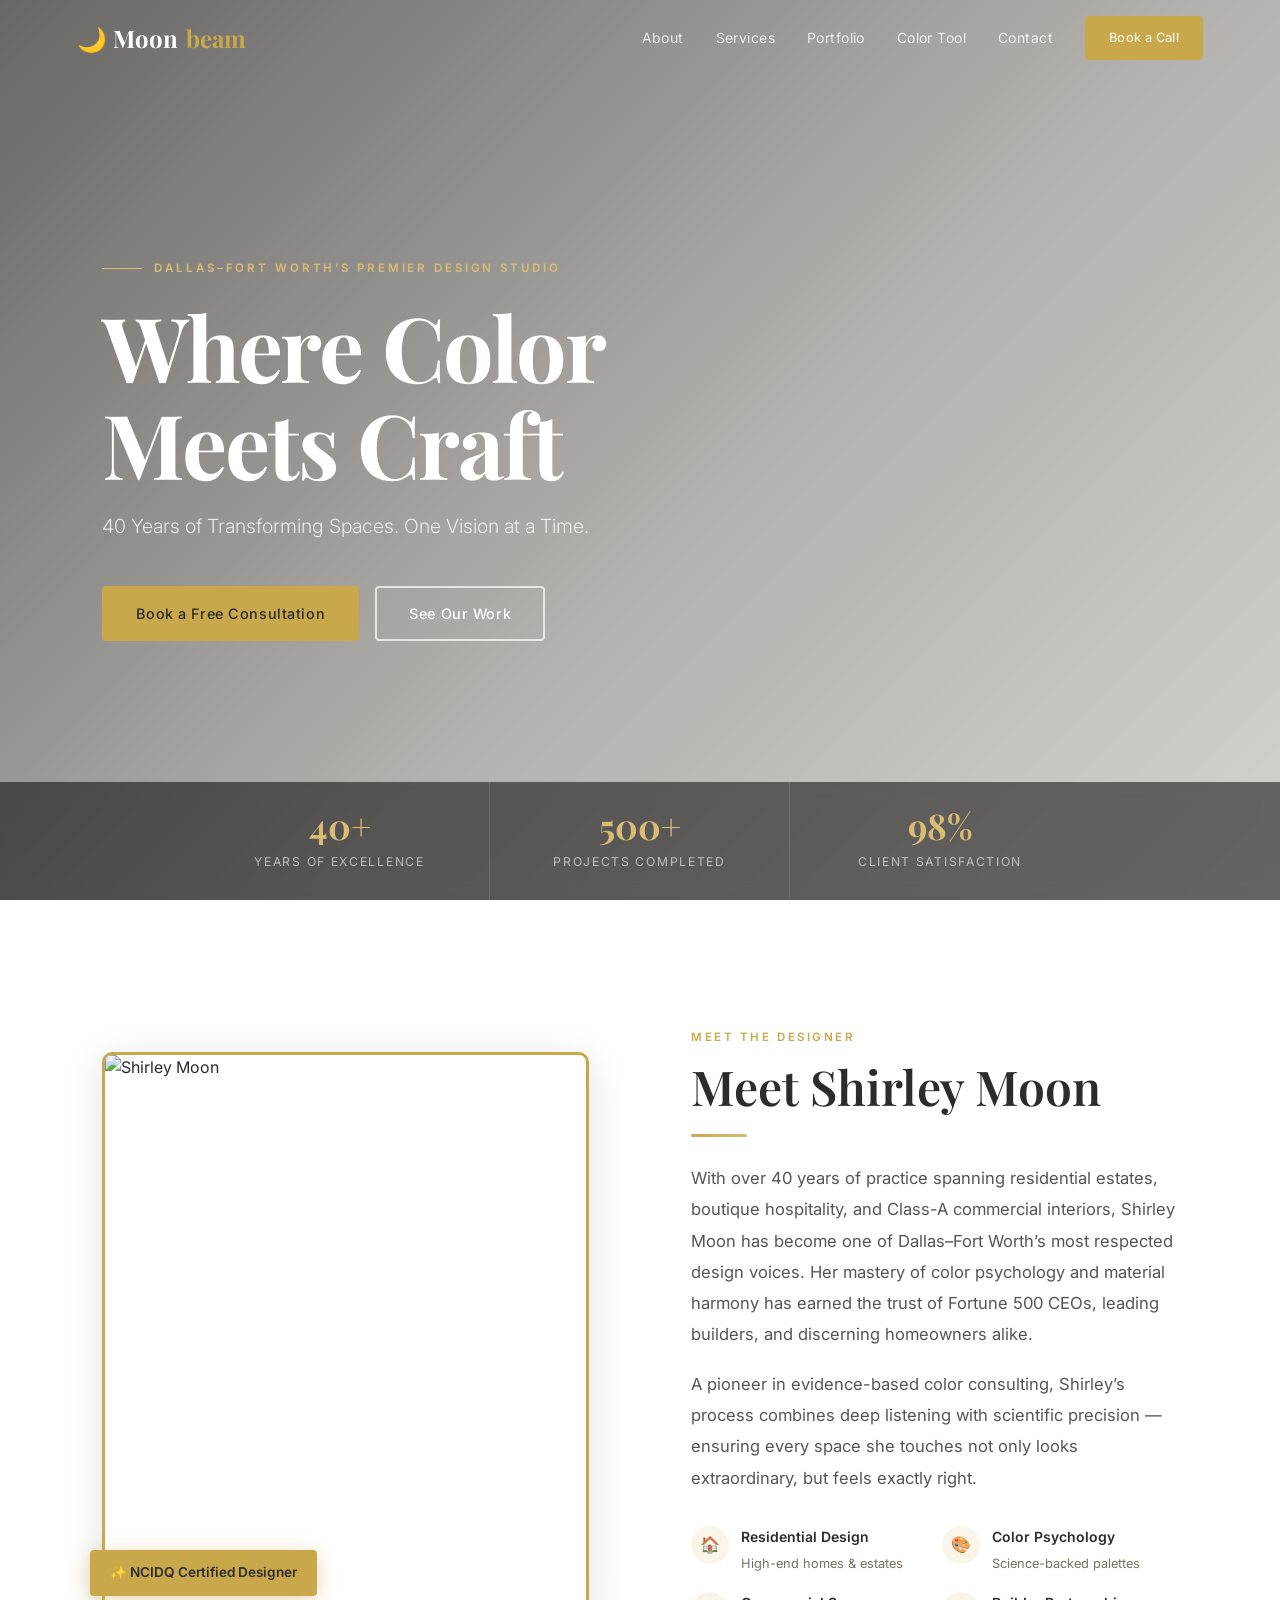
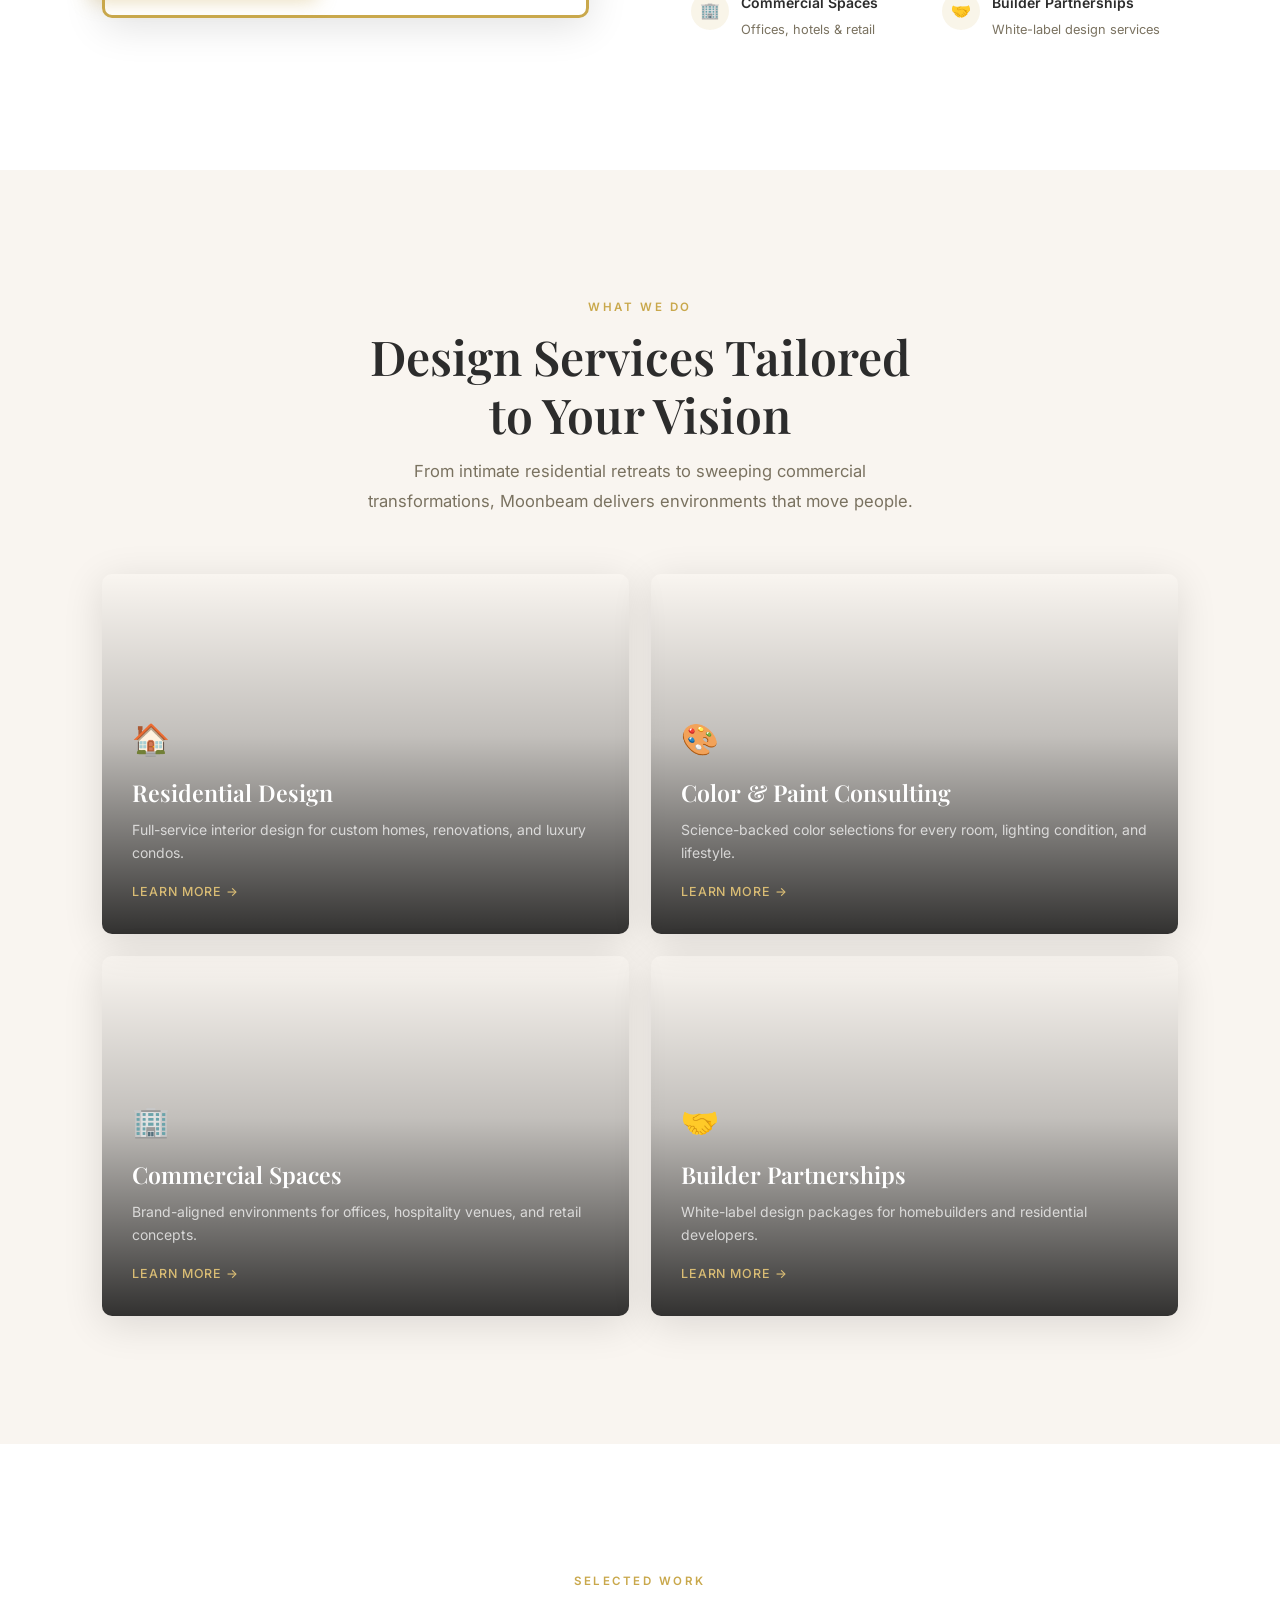
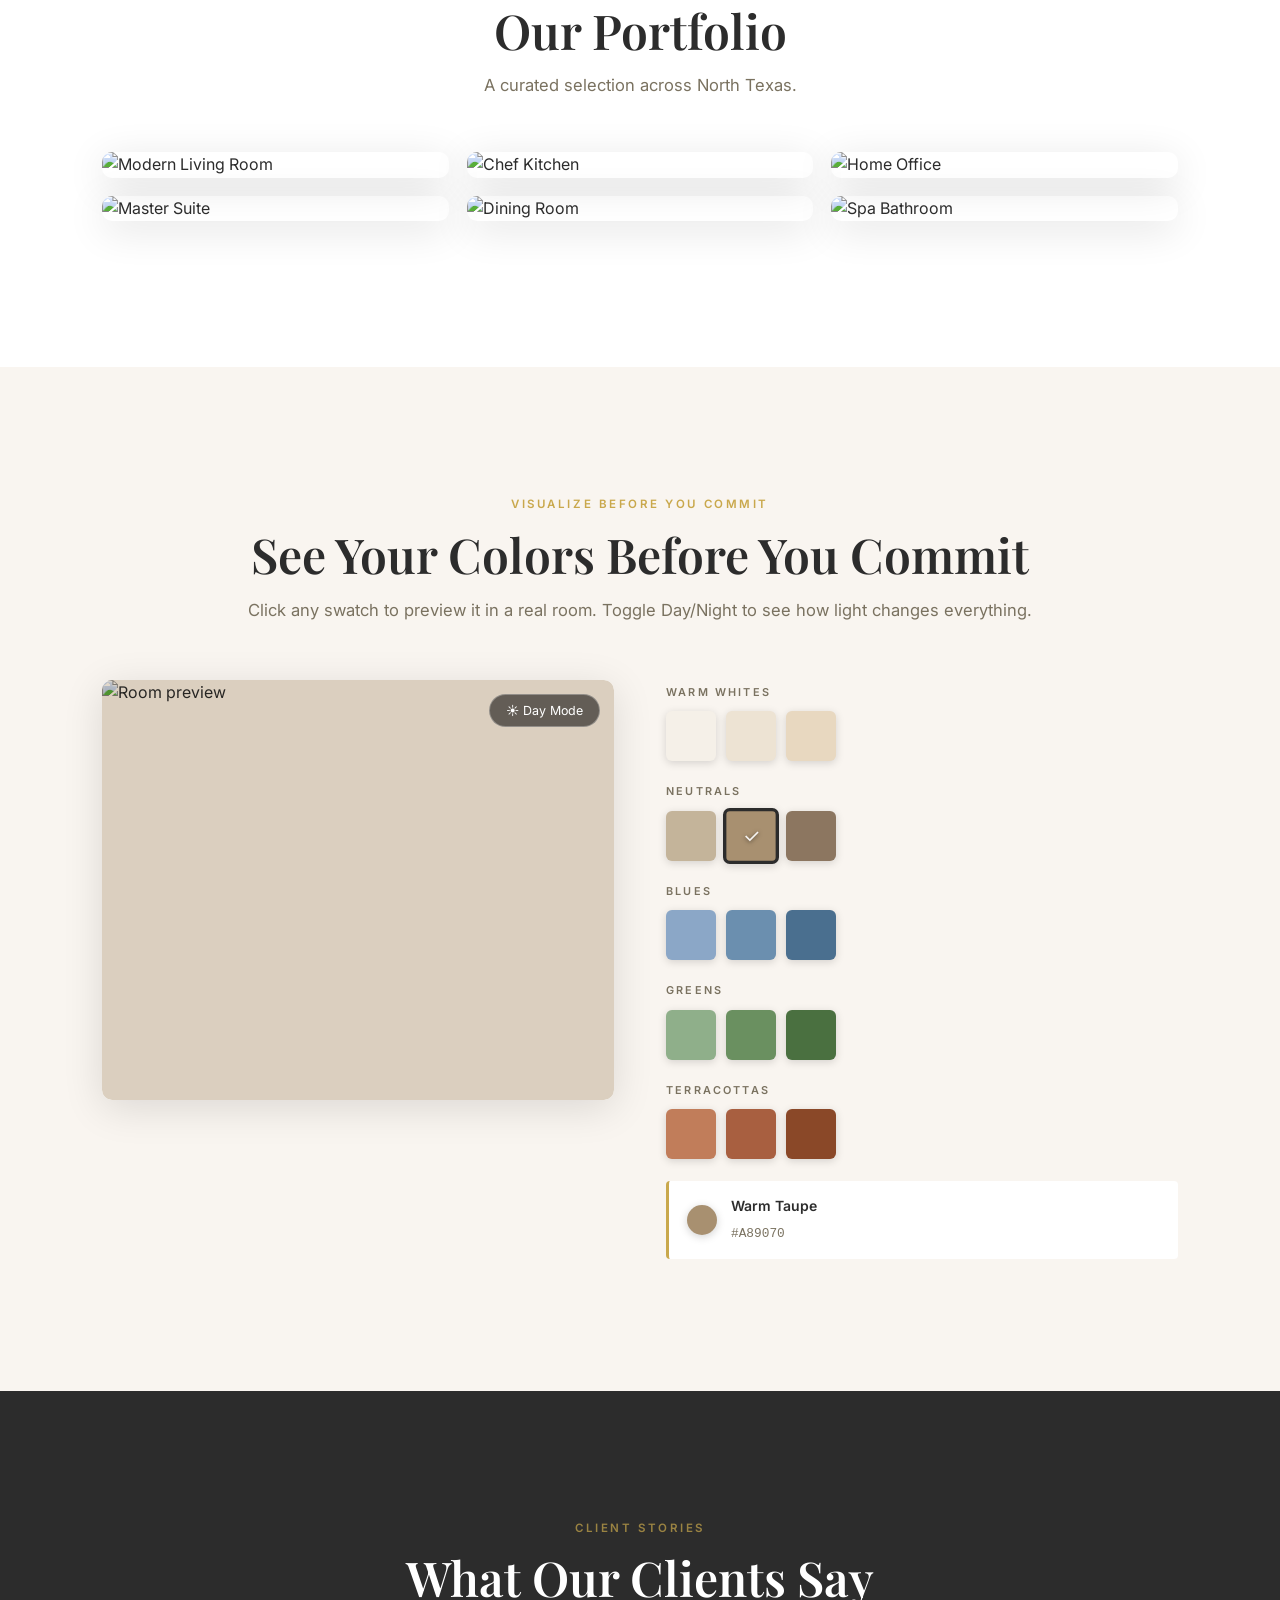
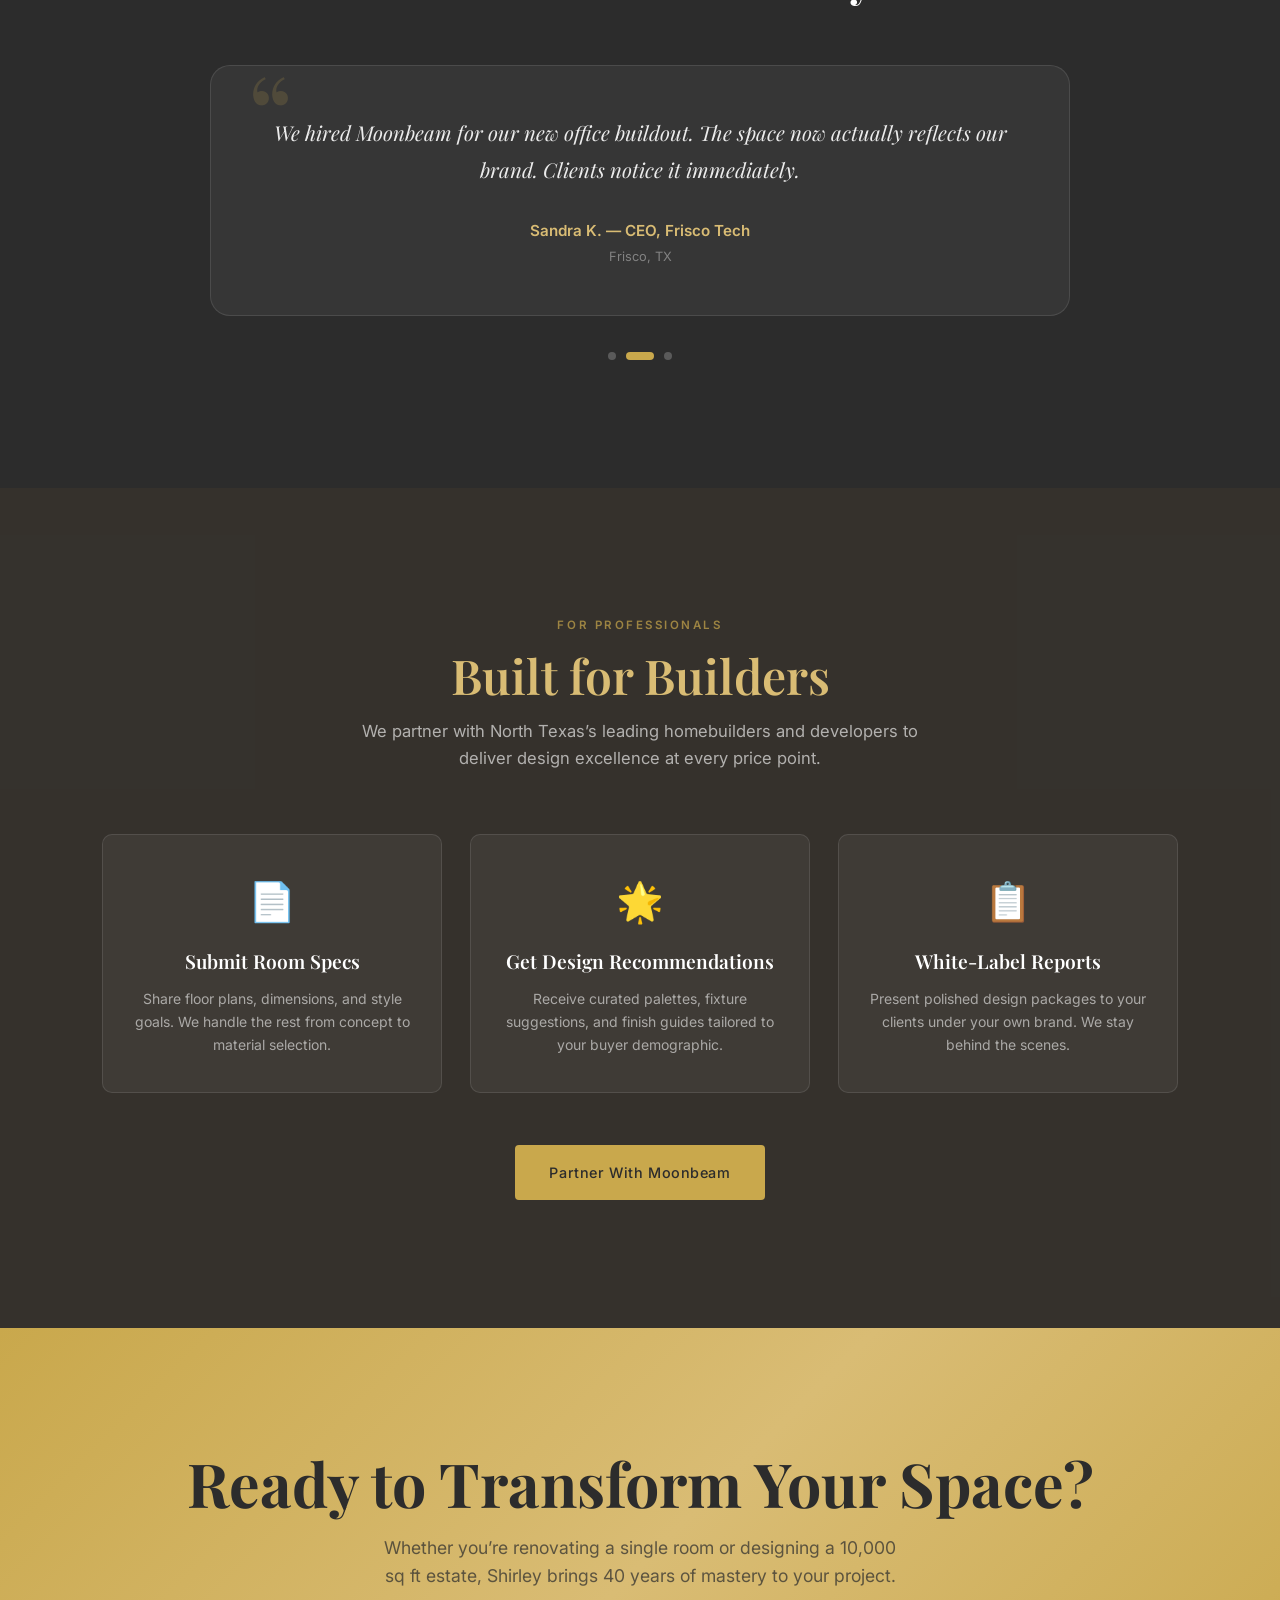
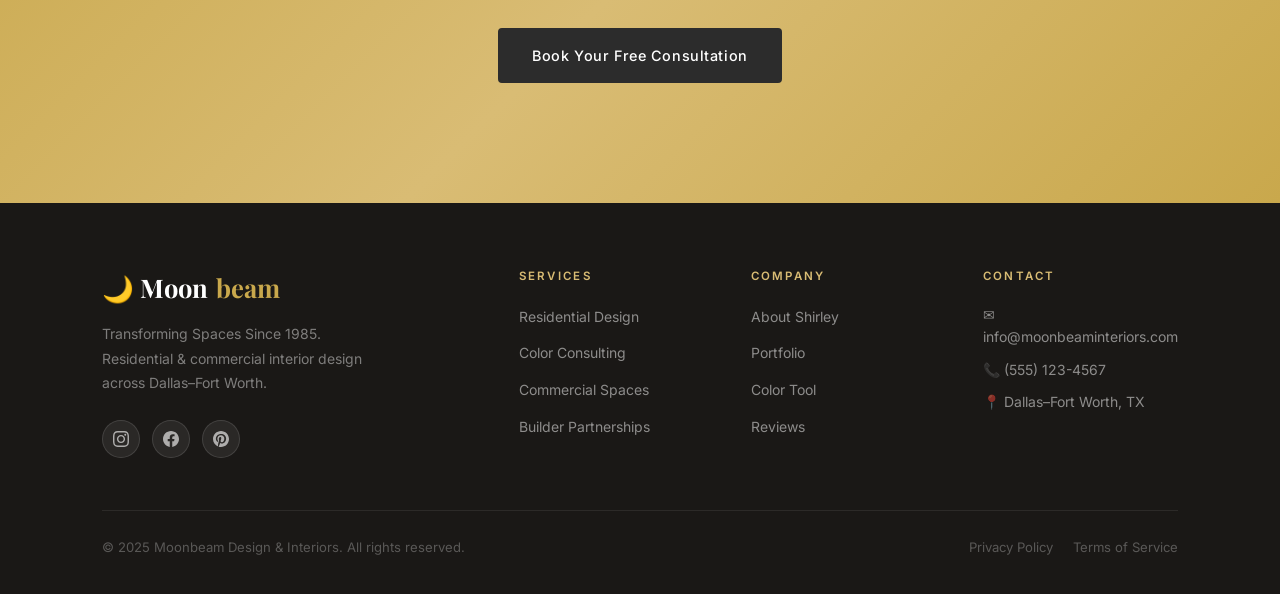
==== index.html @ 042b7991 "Initial commit: Moonbeam Interiors website mockup" ====
<!DOCTYPE html>
<html lang="en">
<head>
<meta charset="UTF-8">
<meta name="viewport" content="width=device-width,initial-scale=1.0">
<title>Moonbeam Design &amp; Interiors | Where Color Meets Craft</title>
<meta name="description" content="40 years transforming spaces. Expert interior design &amp; color consulting across Dallas-Fort Worth.">
<link rel="preconnect" href="https://fonts.googleapis.com">
<link rel="preconnect" href="https://fonts.gstatic.com" crossorigin>
<link href="https://fonts.googleapis.com/css2?family=Playfair+Display:ital,wght@0,400;0,600;0,700;1,400&family=Inter:wght@300;400;500;600&display=swap" rel="stylesheet">
<style>
*,*::before,*::after{box-sizing:border-box;margin:0;padding:0}
:root{
  --cream:#F9F5F0;--gold:#C9A84C;--gl:#D9BC74;--gd:#A8882A;
  --terra:#C17D5A;--ch:#2C2C2C;--w:#FFF;--mu:#7A7260;
  --pad:clamp(80px,10vw,140px);--r:10px;
  --T:.35s cubic-bezier(.25,.46,.45,.94);
  --sh:0 8px 40px rgba(0,0,0,.12);--sh2:0 22px 64px rgba(0,0,0,.22)
}
html{scroll-behavior:smooth}
body{font-family:'Inter',sans-serif;color:var(--ch);background:var(--cream);overflow-x:hidden;line-height:1.6}
img{display:block;max-width:100%}
a{text-decoration:none;color:inherit}
.btn{display:inline-flex;align-items:center;gap:8px;padding:14px 32px;border-radius:4px;font-family:'Inter',sans-serif;font-size:.9rem;font-weight:500;letter-spacing:.04em;cursor:pointer;border:2px solid transparent;transition:all var(--T);white-space:nowrap}
.bg{background:var(--gold);color:var(--ch);border-color:var(--gold)}
.bg:hover{background:var(--gd);border-color:var(--gd);transform:translateY(-2px);box-shadow:0 8px 24px rgba(201,168,76,.4)}
.bw{background:transparent;color:var(--w);border-color:rgba(255,255,255,.7)}
.bw:hover{background:rgba(255,255,255,.1);border-color:var(--w);transform:translateY(-2px)}
.bd{background:var(--ch);color:var(--w);border-color:var(--ch)}
.bd:hover{background:#111;border-color:#111;transform:translateY(-2px);box-shadow:0 8px 28px rgba(0,0,0,.3)}
/* ---- NAV ---- */
#nav{position:fixed;top:0;left:0;right:0;z-index:999;padding:0 6%;height:76px;display:flex;align-items:center;justify-content:space-between;transition:all .4s}
#nav.sc{background:rgba(28,25,20,.93);backdrop-filter:blur(18px);-webkit-backdrop-filter:blur(18px);box-shadow:0 2px 30px rgba(0,0,0,.25)}
.nlo{font-family:'Playfair Display',serif;font-size:1.5rem;font-weight:700;color:var(--w);display:flex;align-items:center;gap:8px}
.nlo .g{color:var(--gold)}
.nml{display:flex;align-items:center;gap:32px;list-style:none}
.nml a{color:rgba(255,255,255,.82);font-size:.875rem;letter-spacing:.03em;transition:color var(--T);position:relative}
.nml a::after{content:'';position:absolute;bottom:-4px;left:0;width:0;height:1px;background:var(--gold);transition:width var(--T)}
.nml a:hover{color:var(--w)}
.nml a:hover::after{width:100%}
.nct{padding:10px 22px!important;font-size:.8rem!important}
.hbg{display:none;flex-direction:column;gap:5px;cursor:pointer;background:none;border:none;padding:4px}
.hbg span{display:block;width:26px;height:2px;background:var(--w);border-radius:2px;transition:all .3s}
.hbg.op span:nth-child(1){transform:translateY(7px) rotate(45deg)}
.hbg.op span:nth-child(2){opacity:0}
.hbg.op span:nth-child(3){transform:translateY(-7px) rotate(-45deg)}
.mob{display:none;position:fixed;top:76px;left:0;right:0;background:rgba(24,21,16,.97);backdrop-filter:blur(20px);padding:28px 6% 48px;z-index:998;flex-direction:column}
.mob.sh{display:flex}
.mob a{color:rgba(255,255,255,.85);font-size:1.1rem;padding:16px 0;border-bottom:1px solid rgba(255,255,255,.08);display:block}
.mbc{border:none!important;margin-top:20px;justify-content:center}
/* ---- LABELS ---- */
.lbl{font-size:.72rem;font-weight:600;letter-spacing:.22em;text-transform:uppercase;color:var(--gold);margin-bottom:12px;display:block}
.sech{font-family:'Playfair Display',serif;font-weight:600;font-size:clamp(2rem,4vw,3rem);line-height:1.2}
.acl{width:56px;height:3px;background:linear-gradient(90deg,var(--gold),var(--gl));margin:18px 0 26px;border-radius:2px}
/* ---- HERO ---- */
#hero{position:relative;height:100vh;min-height:700px;display:flex;flex-direction:column;justify-content:center;align-items:flex-start;overflow:hidden}
.hbk{position:absolute;inset:0;background-image:url('https://images.unsplash.com/photo-1618221195710-dd6b41faaea6?w=1920&q=85');background-size:cover;background-position:center 30%;animation:zm 14s ease-out forwards}
@keyframes zm{from{transform:scale(1.05)}to{transform:scale(1)}}
.hov{position:absolute;inset:0;background:linear-gradient(135deg,rgba(0,0,0,.58) 0%,rgba(0,0,0,.28) 55%,rgba(0,0,0,.14) 100%)}
.hct{position:relative;z-index:2;padding:0 8%;max-width:820px;animation:up .9s ease .3s both}
@keyframes up{from{opacity:0;transform:translateY(28px)}to{opacity:1;transform:translateY(0)}}
.hey{font-size:.72rem;font-weight:600;letter-spacing:.25em;text-transform:uppercase;color:var(--gl);margin-bottom:20px;display:flex;align-items:center;gap:12px}
.hey::before{content:'';display:block;width:40px;height:1px;background:var(--gl)}
.hti{font-family:'Playfair Display',serif;font-size:clamp(3.2rem,7vw,6rem);font-weight:700;color:var(--w);line-height:1.08;letter-spacing:-.02em;margin-bottom:18px}
.hsu{font-size:clamp(1rem,2vw,1.22rem);color:rgba(255,255,255,.80);font-weight:300;margin-bottom:42px;max-width:520px;line-height:1.75}
.hbt{display:flex;gap:16px;flex-wrap:wrap}
.hst{position:absolute;bottom:0;left:0;right:0;z-index:2;background:rgba(0,0,0,.52);backdrop-filter:blur(8px);display:flex;justify-content:center}
.hsi{flex:1;max-width:300px;text-align:center;padding:26px 20px;border-right:1px solid rgba(255,255,255,.12);animation:up .9s ease .7s both}
.hsi:last-child{border-right:none}
.stn{font-family:'Playfair Display',serif;font-size:2.2rem;font-weight:700;color:var(--gl);display:block;line-height:1;margin-bottom:5px}
.stl{font-size:.76rem;color:rgba(255,255,255,.60);letter-spacing:.14em;text-transform:uppercase}
/* ---- ABOUT ---- */
#about{padding:var(--pad) 8%;background:var(--w)}
.agd{display:grid;grid-template-columns:1fr 1fr;gap:clamp(48px,8vw,110px);align-items:center;max-width:1200px;margin:0 auto}
.aiw{position:relative}
.aif{border-radius:var(--r);overflow:hidden;border:3px solid var(--gold);box-shadow:var(--sh)}
.aif img{width:100%;height:560px;object-fit:cover;object-position:top center;transition:transform .6s}
.aif:hover img{transform:scale(1.03)}
.abg{position:absolute;bottom:22px;left:-12px;background:var(--gold);color:var(--ch);padding:12px 20px;border-radius:4px;font-weight:600;font-size:.85rem;box-shadow:0 4px 20px rgba(201,168,76,.42);white-space:nowrap}
.atz{font-size:1.04rem;color:#555;line-height:1.88;margin-bottom:18px}
.ahi{display:grid;grid-template-columns:1fr 1fr;gap:16px;margin-top:32px}
.hit{display:flex;align-items:flex-start;gap:12px}
.hic{width:38px;height:38px;background:rgba(201,168,76,.12);border-radius:50%;display:flex;align-items:center;justify-content:center;font-size:1rem;flex-shrink:0}
.htx strong{display:block;font-size:.875rem;font-weight:600;margin-bottom:2px}
.htx span{font-size:.8rem;color:var(--mu)}
/* ---- SERVICES ---- */
#services{padding:var(--pad) 8%;background:var(--cream)}
.sin{text-align:center;max-width:580px;margin:0 auto 58px}
.sin p{color:var(--mu);font-size:1.04rem;margin-top:14px;line-height:1.75}
.sgd{display:grid;grid-template-columns:1fr 1fr;gap:22px;max-width:1100px;margin:0 auto}
.svc{position:relative;border-radius:var(--r);overflow:hidden;height:360px;cursor:pointer;box-shadow:var(--sh);transition:transform var(--T),box-shadow var(--T)}
.svc:hover{transform:translateY(-8px) scale(1.01);box-shadow:var(--sh2)}
.svb{position:absolute;inset:0;background-size:cover;background-position:center;transition:transform .6s}
.svc:hover .svb{transform:scale(1.07)}
.svo{position:absolute;inset:0;background:linear-gradient(to top,rgba(0,0,0,.80) 0%,rgba(0,0,0,.22) 55%,rgba(0,0,0,0) 100%)}
.svt{position:absolute;bottom:0;left:0;right:0;padding:30px;color:var(--w)}
.svi{font-size:1.9rem;margin-bottom:10px;display:block}
.svh{font-family:'Playfair Display',serif;font-size:1.45rem;font-weight:600;margin-bottom:8px}
.svd{font-size:.875rem;color:rgba(255,255,255,.72);margin-bottom:14px;line-height:1.6}
.svl{font-size:.78rem;color:var(--gl);font-weight:500;letter-spacing:.07em;text-transform:uppercase;display:inline-flex;align-items:center;gap:6px;transition:gap var(--T)}
.svc:hover .svl{gap:10px}
/* ---- PORTFOLIO ---- */
#portfolio{padding:var(--pad) 8%;background:var(--w)}
.pth{text-align:center;margin-bottom:54px}
.ptg{columns:3;column-gap:18px;max-width:1200px;margin:0 auto}
.pti{break-inside:avoid;margin-bottom:18px;position:relative;border-radius:var(--r);overflow:hidden;cursor:pointer;box-shadow:var(--sh)}
.pti img{width:100%;display:block;transition:transform .6s}
.pti:hover img{transform:scale(1.06)}
.pto{position:absolute;inset:0;background:linear-gradient(to top,rgba(20,18,14,.86) 0%,rgba(0,0,0,0) 55%);opacity:0;transition:opacity var(--T);display:flex;align-items:flex-end;padding:24px}
.pti:hover .pto{opacity:1}
.ptl{font-family:'Playfair Display',serif;font-size:.98rem;font-style:italic;color:var(--gl);transform:translateY(8px);transition:transform var(--T)}
.pti:hover .ptl{transform:translateY(0)}
/* ---- COLOR TOOL ---- */
#color-tool{padding:var(--pad) 8%;background:var(--cream)}
.cti{max-width:1100px;margin:0 auto}
.cth{text-align:center;margin-bottom:56px}
.cth p{color:var(--mu);margin-top:14px;font-size:1.04rem}
.ctg{display:grid;grid-template-columns:1fr 1fr;gap:52px;align-items:start}
.ctp{position:relative;border-radius:var(--r);overflow:hidden;box-shadow:var(--sh)}
.ctim{width:100%;height:420px;object-fit:cover;display:block;transition:filter .4s}
.ctim.ni{filter:brightness(.42)}
.cov{position:absolute;inset:0;mix-blend-mode:multiply;opacity:.52;transition:background-color .35s;pointer-events:none;background:#C4B49A}
.ctog{position:absolute;top:14px;right:14px;background:rgba(0,0,0,.55);color:var(--w);border:1px solid rgba(255,255,255,.3);padding:8px 16px;border-radius:30px;font-size:.78rem;cursor:pointer;font-family:'Inter',sans-serif;transition:background .3s;display:flex;align-items:center;gap:6px}
.ctog:hover{background:rgba(0,0,0,.78)}
.pal{padding:4px 0}
.pl{font-size:.68rem;font-weight:600;letter-spacing:.2em;text-transform:uppercase;color:var(--mu);margin-bottom:10px;margin-top:22px;display:block}
.pl:first-child{margin-top:0}
.sr{display:flex;gap:10px;flex-wrap:wrap;margin-bottom:2px}
.sw{width:50px;height:50px;border-radius:6px;cursor:pointer;border:3px solid transparent;transition:all .25s;box-shadow:0 2px 8px rgba(0,0,0,.15);position:relative}
.sw:hover{transform:scale(1.15);box-shadow:0 6px 20px rgba(0,0,0,.28)}
.sw.on{border-color:var(--ch);transform:scale(1.12)}
.sw.on::after{content:"✓";position:absolute;inset:0;display:flex;align-items:center;justify-content:center;color:rgba(255,255,255,.92);font-size:1.1rem;text-shadow:0 1px 4px rgba(0,0,0,.55)}
.csel{margin-top:22px;padding:14px 18px;background:var(--w);border-radius:4px;border-left:3px solid var(--gold);display:flex;align-items:center;gap:14px}
.cdot{width:30px;height:30px;border-radius:50%;flex-shrink:0;box-shadow:0 2px 8px rgba(0,0,0,.18)}
.cnm{font-size:.875rem;font-weight:600;margin-bottom:2px;display:block}
.chx{font-family:monospace;color:var(--mu);font-size:.8rem}
/* ---- TESTIMONIALS ---- */
#testimonials{padding:var(--pad) 8%;background:var(--ch)}
.thr{text-align:center;margin-bottom:58px}
.thr .lbl{opacity:.7}
.thr .sech{color:var(--w)}
.ttw{overflow:hidden;max-width:860px;margin:0 auto}
.ttr{display:flex;transition:transform .6s cubic-bezier(.25,.46,.45,.94)}
.tcd{flex:0 0 100%;padding:48px 52px;background:rgba(255,255,255,.05);border:1px solid rgba(255,255,255,.1);border-radius:20px;text-align:center;position:relative}
.tqm{font-family:'Playfair Display',serif;font-size:7rem;color:var(--gold);opacity:.18;position:absolute;top:-10px;left:36px;line-height:1;pointer-events:none}
.ttx{font-family:'Playfair Display',serif;font-size:clamp(1.05rem,2vw,1.28rem);font-style:italic;color:rgba(255,255,255,.9);line-height:1.82;margin-bottom:30px;position:relative;z-index:1}
.tau{font-weight:600;color:var(--gl);font-size:.95rem}
.tlc{font-size:.8rem;color:rgba(255,255,255,.38);margin-top:4px}
.tds{display:flex;justify-content:center;gap:10px;margin-top:36px}
.tdt{width:8px;height:8px;border-radius:50%;background:rgba(255,255,255,.22);cursor:pointer;transition:all .3s}
.tdt.on{width:28px;border-radius:4px;background:var(--gold)}
/* ---- BUILDERS ---- */
#builders{position:relative;padding:var(--pad) 8%;overflow:hidden}
.bbi{position:absolute;inset:0;background-image:url('https://images.unsplash.com/photo-1503387762-592deb58ef4e?w=1600&q=75');background-size:cover;background-position:center}
.bov{position:absolute;inset:0;background:rgba(16,13,8,.84)}
.bin{position:relative;z-index:2;max-width:1100px;margin:0 auto}
.btp{text-align:center;margin-bottom:62px}
.btp .sech{color:var(--gl)}
.btp p{color:rgba(255,255,255,.62);margin-top:14px;font-size:1.04rem;max-width:560px;margin-left:auto;margin-right:auto}
.bcl{display:grid;grid-template-columns:repeat(3,1fr);gap:28px;margin-bottom:52px}
.bco{text-align:center;padding:36px 22px;background:rgba(255,255,255,.05);border:1px solid rgba(255,255,255,.1);border-radius:var(--r);transition:all var(--T)}
.bco:hover{background:rgba(201,168,76,.08);border-color:rgba(201,168,76,.3);transform:translateY(-4px)}
.bic{font-size:2.4rem;margin-bottom:14px}
.bco h3{font-family:'Playfair Display',serif;font-size:1.2rem;font-weight:600;color:var(--w);margin-bottom:10px}
.bco p{font-size:.875rem;color:rgba(255,255,255,.56);line-height:1.65}
.bca{text-align:center}
/* ---- CTA ---- */
#book-cta{padding:clamp(80px,10vw,120px) 8%;background:linear-gradient(135deg,#C9A84C 0%,#D9BC74 50%,#C9A84C 100%);text-align:center}
.bkh{font-family:'Playfair Display',serif;font-size:clamp(2.2rem,5vw,3.8rem);font-weight:700;color:var(--ch);margin-bottom:16px;line-height:1.15}
.bks{color:rgba(44,44,44,.72);font-size:1.1rem;margin-bottom:38px;max-width:520px;margin-left:auto;margin-right:auto}
/* ---- FOOTER ---- */
footer{background:#1A1816;padding:64px 8% 36px}
.fgd{display:grid;grid-template-columns:2fr 1fr 1fr 1fr;gap:48px;margin-bottom:52px;max-width:1200px;margin-left:auto;margin-right:auto}
.flo{font-family:'Playfair Display',serif;font-size:1.6rem;font-weight:700;color:var(--w);display:flex;align-items:center;gap:8px;margin-bottom:14px}
.flo .g{color:var(--gold)}
.ftg{font-size:.875rem;color:rgba(255,255,255,.44);line-height:1.75;max-width:260px;margin-bottom:24px}
.fsc{display:flex;gap:12px}
.sic{width:38px;height:38px;border-radius:50%;background:rgba(255,255,255,.07);border:1px solid rgba(255,255,255,.12);display:flex;align-items:center;justify-content:center;transition:all .3s}
.sic:hover{background:rgba(201,168,76,.2);border-color:var(--gold)}
.sic svg{width:16px;height:16px;fill:rgba(255,255,255,.62)}
.fcl h4{color:var(--gl);font-size:.72rem;font-weight:600;letter-spacing:.2em;text-transform:uppercase;margin-bottom:18px}
.fcl ul{list-style:none;display:flex;flex-direction:column;gap:11px}
.fcl ul li a{color:rgba(255,255,255,.5);font-size:.875rem;transition:color .3s}
.fcl ul li a:hover{color:var(--w)}
.fct{color:rgba(255,255,255,.5);font-size:.875rem;margin-bottom:10px;display:flex;align-items:center;gap:8px}
.fbo{border-top:1px solid rgba(255,255,255,.08);padding-top:26px;display:flex;justify-content:space-between;align-items:center;max-width:1200px;margin:28px auto 0}
.fcp{font-size:.82rem;color:rgba(255,255,255,.28)}
.flg{display:flex;gap:20px}
.flg a{font-size:.82rem;color:rgba(255,255,255,.28);transition:color .3s}
.flg a:hover{color:rgba(255,255,255,.6)}
@media(max-width:1024px){.ptg{columns:2}.fgd{grid-template-columns:1fr 1fr}}
@media(max-width:768px){
  .nml,.nct{display:none}.hbg{display:flex}
  .agd,.ctg,.sgd{grid-template-columns:1fr}
  .aif img{height:380px}.abg{left:0}
  .bcl{grid-template-columns:1fr}.ptg{columns:1}
  .fgd{grid-template-columns:1fr;gap:32px}
  .fbo{flex-direction:column;gap:14px;text-align:center}
  .tcd{padding:36px 28px}.hst{position:relative;bottom:auto}
}
@media(max-width:480px){.hbt{flex-direction:column;align-items:flex-start}.ahi{grid-template-columns:1fr}}
</style>
</head>
<body>

<!-- NAV -->
<nav id="nav">
  <a href="#" class="nlo">&#x1F319;&nbsp;Moon<span class="g">beam</span></a>
  <ul class="nml">
    <li><a href="#about">About</a></li>
    <li><a href="#services">Services</a></li>
    <li><a href="#portfolio">Portfolio</a></li>
    <li><a href="#color-tool">Color Tool</a></li>
    <li><a href="#book-cta">Contact</a></li>
    <li><a href="https://calendly.com/marvellouschuyuoh-zenphry/zenphry-clarity-call" target="_blank" class="btn bg nct">Book a Call</a></li>
  </ul>
  <button class="hbg" id="burger" aria-label="Toggle menu"><span></span><span></span><span></span></button>
</nav>
<div class="mob" id="mobNav">
  <a href="#about" onclick="cMob()">About</a>
  <a href="#services" onclick="cMob()">Services</a>
  <a href="#portfolio" onclick="cMob()">Portfolio</a>
  <a href="#color-tool" onclick="cMob()">Color Tool</a>
  <a href="#book-cta" onclick="cMob()">Contact</a>
  <a href="https://calendly.com/marvellouschuyuoh-zenphry/zenphry-clarity-call" target="_blank" class="btn bg mbc">Book a Call</a>
</div>

<!-- HERO -->
<section id="hero">
  <div class="hbk"></div>
  <div class="hov"></div>
  <div class="hct">
    <p class="hey">Dallas&#8211;Fort Worth&#8217;s Premier Design Studio</p>
    <h1 class="hti">Where Color<br>Meets Craft</h1>
    <p class="hsu">40 Years of Transforming Spaces. One Vision at a Time.</p>
    <div class="hbt">
      <a href="https://calendly.com/marvellouschuyuoh-zenphry/zenphry-clarity-call" target="_blank" class="btn bg">Book a Free Consultation</a>
      <a href="#portfolio" class="btn bw">See Our Work</a>
    </div>
  </div>
  <div class="hst">
    <div class="hsi"><span class="stn">40+</span><span class="stl">Years of Excellence</span></div>
    <div class="hsi"><span class="stn">500+</span><span class="stl">Projects Completed</span></div>
    <div class="hsi"><span class="stn">98%</span><span class="stl">Client Satisfaction</span></div>
  </div>
</section>

<!-- ABOUT -->
<section id="about">
  <div class="agd">
    <div class="aiw">
      <div class="aif">
        <img src="https://images.unsplash.com/photo-1573496359142-b8d87734a5a2?w=600&q=85" alt="Shirley Moon" loading="lazy">
      </div>
      <div class="abg">&#10024; NCIDQ Certified Designer</div>
    </div>
    <div>
      <span class="lbl">Meet the Designer</span>
      <h2 class="sech">Meet Shirley Moon</h2>
      <div class="acl"></div>
      <p class="atz">With over 40 years of practice spanning residential estates, boutique hospitality, and Class-A commercial interiors, Shirley Moon has become one of Dallas&#8211;Fort Worth&#8217;s most respected design voices. Her mastery of color psychology and material harmony has earned the trust of Fortune 500 CEOs, leading builders, and discerning homeowners alike.</p>
      <p class="atz">A pioneer in evidence-based color consulting, Shirley&#8217;s process combines deep listening with scientific precision &#8212; ensuring every space she touches not only looks extraordinary, but feels exactly right.</p>
      <div class="ahi">
        <div class="hit"><div class="hic">&#127968;</div><div class="htx"><strong>Residential Design</strong><span>High-end homes &amp; estates</span></div></div>
        <div class="hit"><div class="hic">&#127912;</div><div class="htx"><strong>Color Psychology</strong><span>Science-backed palettes</span></div></div>
        <div class="hit"><div class="hic">&#127970;</div><div class="htx"><strong>Commercial Spaces</strong><span>Offices, hotels &amp; retail</span></div></div>
        <div class="hit"><div class="hic">&#129309;</div><div class="htx"><strong>Builder Partnerships</strong><span>White-label design services</span></div></div>
      </div>
    </div>
  </div>
</section>

<!-- SERVICES -->
<section id="services">
  <div class="sin">
    <span class="lbl">What We Do</span>
    <h2 class="sech">Design Services Tailored to Your Vision</h2>
    <p>From intimate residential retreats to sweeping commercial transformations, Moonbeam delivers environments that move people.</p>
  </div>
  <div class="sgd">
    <div class="svc"><div class="svb" style="background-image:url('https://images.unsplash.com/photo-1616486338812-3dadae4b4ace?w=900&q=85')"></div><div class="svo"></div><div class="svt"><span class="svi">&#127968;</span><h3 class="svh">Residential Design</h3><p class="svd">Full-service interior design for custom homes, renovations, and luxury condos.</p><span class="svl">Learn More &#8594;</span></div></div>
    <div class="svc"><div class="svb" style="background-image:url('https://images.unsplash.com/photo-1600210492486-724fe5c67fb0?w=900&q=85')"></div><div class="svo"></div><div class="svt"><span class="svi">&#127912;</span><h3 class="svh">Color &amp; Paint Consulting</h3><p class="svd">Science-backed color selections for every room, lighting condition, and lifestyle.</p><span class="svl">Learn More &#8594;</span></div></div>
    <div class="svc"><div class="svb" style="background-image:url('https://images.unsplash.com/photo-1556909114-f6e7ad7d3136?w=900&q=85')"></div><div class="svo"></div><div class="svt"><span class="svi">&#127970;</span><h3 class="svh">Commercial Spaces</h3><p class="svd">Brand-aligned environments for offices, hospitality venues, and retail concepts.</p><span class="svl">Learn More &#8594;</span></div></div>
    <div class="svc"><div class="svb" style="background-image:url('https://images.unsplash.com/photo-1600585154340-be6161a56a0c?w=900&q=85')"></div><div class="svo"></div><div class="svt"><span class="svi">&#129309;</span><h3 class="svh">Builder Partnerships</h3><p class="svd">White-label design packages for homebuilders and residential developers.</p><span class="svl">Learn More &#8594;</span></div></div>
  </div>
</section>

<!-- PORTFOLIO -->
<section id="portfolio">
  <div class="pth">
    <span class="lbl">Selected Work</span>
    <h2 class="sech">Our Portfolio</h2>
    <p style="color:var(--mu);margin-top:12px;font-size:1.04rem">A curated selection across North Texas.</p>
  </div>
  <div class="ptg">
    <div class="pti"><img src="https://images.unsplash.com/photo-1616486338812-3dadae4b4ace?w=900&q=85" alt="Modern Living Room" loading="lazy"><div class="pto"><span class="ptl">Modern Living Room &middot; Dallas TX</span></div></div>
    <div class="pti"><img src="https://images.unsplash.com/photo-1600210492486-724fe5c67fb0?w=900&q=85" alt="Master Suite" loading="lazy"><div class="pto"><span class="ptl">Master Suite Retreat &middot; Frisco TX</span></div></div>
    <div class="pti"><img src="https://images.unsplash.com/photo-1556909114-f6e7ad7d3136?w=900&q=85" alt="Chef Kitchen" loading="lazy"><div class="pto"><span class="ptl">Chef&#8217;s Kitchen &middot; Plano TX</span></div></div>
    <div class="pti"><img src="https://images.unsplash.com/photo-1600585154340-be6161a56a0c?w=900&q=85" alt="Dining Room" loading="lazy"><div class="pto"><span class="ptl">Dining Room Elegance &middot; McKinney TX</span></div></div>
    <div class="pti"><img src="https://images.unsplash.com/photo-1507089947368-19c1da9775ae?w=900&q=85" alt="Home Office" loading="lazy"><div class="pto"><span class="ptl">Executive Home Office &middot; Allen TX</span></div></div>
    <div class="pti"><img src="https://images.unsplash.com/photo-1560448204-e02f11c3d0e2?w=900&q=85" alt="Spa Bathroom" loading="lazy"><div class="pto"><span class="ptl">Spa Bathroom &middot; Prosper TX</span></div></div>
  </div>
</section>

<!-- COLOR TOOL -->
<section id="color-tool">
  <div class="cti">
    <div class="cth">
      <span class="lbl">Visualize Before You Commit</span>
      <h2 class="sech">See Your Colors Before You Commit</h2>
      <p>Click any swatch to preview it in a real room. Toggle Day/Night to see how light changes everything.</p>
    </div>
    <div class="ctg">
      <div class="ctp">
        <img class="ctim" id="roomImg" src="https://images.unsplash.com/photo-1554995207-c18c203602cb?w=800&q=85" alt="Room preview">
        <div class="cov" id="colorOverlay"></div>
        <button class="ctog" id="dayNightBtn" onclick="toggleDayNight()">&#9728;&#65039; Day Mode</button>
      </div>
      <div class="pal">
        <span class="pl">Warm Whites</span>
        <div class="sr">
          <div class="sw" style="background:#F5F0E8" data-name="Ivory Linen" onclick="pickColor(this)"></div>
          <div class="sw" style="background:#EDE3D3" data-name="Warm Sand" onclick="pickColor(this)"></div>
          <div class="sw" style="background:#E8D8C0" data-name="Antique Cream" onclick="pickColor(this)"></div>
        </div>
        <span class="pl">Neutrals</span>
        <div class="sr">
          <div class="sw" style="background:#C4B49A" data-name="Driftwood" onclick="pickColor(this)"></div>
          <div class="sw on" style="background:#A89070" data-name="Warm Taupe" onclick="pickColor(this)"></div>
          <div class="sw" style="background:#8C7660" data-name="Umber" onclick="pickColor(this)"></div>
        </div>
        <span class="pl">Blues</span>
        <div class="sr">
          <div class="sw" style="background:#8BA7C7" data-name="Sky Mist" onclick="pickColor(this)"></div>
          <div class="sw" style="background:#6B8FAF" data-name="Slate Blue" onclick="pickColor(this)"></div>
          <div class="sw" style="background:#4A6F8F" data-name="Aegean" onclick="pickColor(this)"></div>
        </div>
        <span class="pl">Greens</span>
        <div class="sr">
          <div class="sw" style="background:#8FAF8A" data-name="Sage" onclick="pickColor(this)"></div>
          <div class="sw" style="background:#6A9060" data-name="Fern" onclick="pickColor(this)"></div>
          <div class="sw" style="background:#4A7040" data-name="Forest" onclick="pickColor(this)"></div>
        </div>
        <span class="pl">Terracottas</span>
        <div class="sr">
          <div class="sw" style="background:#C17D5A" data-name="Terra Cotta" onclick="pickColor(this)"></div>
          <div class="sw" style="background:#A85F40" data-name="Canyon" onclick="pickColor(this)"></div>
          <div class="sw" style="background:#8A4828" data-name="Adobe" onclick="pickColor(this)"></div>
        </div>
        <div class="csel">
          <div class="cdot" id="selDot" style="background:#A89070"></div>
          <div><span class="cnm" id="selName">Warm Taupe</span><span class="chx" id="selHex">#A89070</span></div>
        </div>
      </div>
    </div>
  </div>
</section>

<!-- TESTIMONIALS -->
<section id="testimonials">
  <div class="thr">
    <span class="lbl">Client Stories</span>
    <h2 class="sech">What Our Clients Say</h2>
  </div>
  <div class="ttw">
    <div class="ttr" id="tTrack">
      <div class="tcd"><div class="tqm">&#8220;</div><p class="ttx">Shirley completely transformed our home. Her eye for color is unlike anything I&#8217;ve seen in 20 years of renovation work.</p><p class="tau">Michael R.</p><p class="tlc">Dallas, TX</p></div>
      <div class="tcd"><div class="tqm">&#8220;</div><p class="ttx">We hired Moonbeam for our new office buildout. The space now actually reflects our brand. Clients notice it immediately.</p><p class="tau">Sandra K. &mdash; CEO, Frisco Tech</p><p class="tlc">Frisco, TX</p></div>
      <div class="tcd"><div class="tqm">&#8220;</div><p class="ttx">The before and after photos don&#8217;t do it justice. You have to walk in and feel it. That&#8217;s Shirley&#8217;s magic.</p><p class="tau">James &amp; Patricia L.</p><p class="tlc">Plano, TX</p></div>
    </div>
    <div class="tds" id="tDots">
      <div class="tdt on" onclick="goSlide(0)"></div>
      <div class="tdt" onclick="goSlide(1)"></div>
      <div class="tdt" onclick="goSlide(2)"></div>
    </div>
  </div>
</section>

<!-- BUILDERS -->
<section id="builders">
  <div class="bbi"></div>
  <div class="bov"></div>
  <div class="bin">
    <div class="btp">
      <span class="lbl" style="opacity:.7">For Professionals</span>
      <h2 class="sech">Built for Builders</h2>
      <p>We partner with North Texas&#8217;s leading homebuilders and developers to deliver design excellence at every price point.</p>
    </div>
    <div class="bcl">
      <div class="bco"><div class="bic">&#128196;</div><h3>Submit Room Specs</h3><p>Share floor plans, dimensions, and style goals. We handle the rest from concept to material selection.</p></div>
      <div class="bco"><div class="bic">&#127775;</div><h3>Get Design Recommendations</h3><p>Receive curated palettes, fixture suggestions, and finish guides tailored to your buyer demographic.</p></div>
      <div class="bco"><div class="bic">&#128203;</div><h3>White-Label Reports</h3><p>Present polished design packages to your clients under your own brand. We stay behind the scenes.</p></div>
    </div>
    <div class="bca"><a href="https://calendly.com/marvellouschuyuoh-zenphry/zenphry-clarity-call" target="_blank" class="btn bg">Partner With Moonbeam</a></div>
  </div>
</section>

<!-- BOOK CTA -->
<section id="book-cta">
  <h2 class="bkh">Ready to Transform Your Space?</h2>
  <p class="bks">Whether you&#8217;re renovating a single room or designing a 10,000 sq ft estate, Shirley brings 40 years of mastery to your project.</p>
  <a href="https://calendly.com/marvellouschuyuoh-zenphry/zenphry-clarity-call" target="_blank" class="btn bd">Book Your Free Consultation</a>
</section>

<!-- FOOTER -->
<footer>
  <div class="fgd">
    <div>
      <div class="flo">&#x1F319;&nbsp;Moon<span class="g">beam</span></div>
      <p class="ftg">Transforming Spaces Since 1985. Residential &amp; commercial interior design across Dallas&#8211;Fort Worth.</p>
      <div class="fsc">
        <a href="#" class="sic" aria-label="Instagram"><svg viewBox="0 0 24 24"><path d="M12 2.163c3.204 0 3.584.012 4.85.07 3.252.148 4.771 1.691 4.919 4.919.058 1.265.069 1.645.069 4.849 0 3.205-.012 3.584-.069 4.849-.149 3.225-1.664 4.771-4.919 4.919-1.266.058-1.644.07-4.85.07-3.204 0-3.584-.012-4.849-.07-3.26-.149-4.771-1.699-4.919-4.92-.058-1.265-.07-1.644-.07-4.849 0-3.204.013-3.583.07-4.849.149-3.227 1.664-4.771 4.919-4.919 1.266-.057 1.645-.069 4.849-.069zm0-2.163c-3.259 0-3.667.014-4.947.072-4.358.2-6.78 2.618-6.98 6.98-.059 1.281-.073 1.689-.073 4.948 0 3.259.014 3.668.072 4.948.2 4.358 2.618 6.78 6.98 6.98 1.281.058 1.689.072 4.948.072 3.259 0 3.668-.014 4.948-.072 4.354-.2 6.782-2.618 6.979-6.98.059-1.28.073-1.689.073-4.948 0-3.259-.014-3.667-.072-4.947-.196-4.354-2.617-6.78-6.979-6.98-1.281-.059-1.69-.073-4.949-.073zm0 5.838c-3.403 0-6.162 2.759-6.162 6.162s2.759 6.163 6.162 6.163 6.162-2.759 6.162-6.163c0-3.403-2.759-6.162-6.162-6.162zm0 10.162c-2.209 0-4-1.79-4-4 0-2.209 1.791-4 4-4s4 1.791 4 4c0 2.21-1.791 4-4 4zm6.406-11.845c-.796 0-1.441.645-1.441 1.44s.645 1.44 1.441 1.44c.795 0 1.439-.645 1.439-1.44s-.644-1.44-1.439-1.44z"/></svg></a>
        <a href="#" class="sic" aria-label="Facebook"><svg viewBox="0 0 24 24"><path d="M24 12.073c0-6.627-5.373-12-12-12s-12 5.373-12 12c0 5.99 4.388 10.954 10.125 11.854v-8.385H7.078v-3.47h3.047V9.43c0-3.007 1.792-4.669 4.533-4.669 1.312 0 2.686.235 2.686.235v2.953H15.83c-1.491 0-1.956.925-1.956 1.874v2.25h3.328l-.532 3.47h-2.796v8.385C19.612 23.027 24 18.062 24 12.073z"/></svg></a>
        <a href="#" class="sic" aria-label="Pinterest"><svg viewBox="0 0 24 24"><path d="M12 0C5.373 0 0 5.373 0 12c0 5.084 3.163 9.426 7.627 11.174-.105-.949-.2-2.405.042-3.441.218-.937 1.407-5.965 1.407-5.965s-.359-.719-.359-1.782c0-1.668.967-2.914 2.171-2.914 1.023 0 1.518.769 1.518 1.69 0 1.029-.655 2.568-.994 3.995-.283 1.194.599 2.169 1.777 2.169 2.133 0 3.772-2.249 3.772-5.495 0-2.873-2.064-4.882-5.012-4.882-3.414 0-5.418 2.561-5.418 5.207 0 1.031.397 2.138.893 2.738a.36.36 0 0 1 .083.345l-.333 1.36c-.053.22-.174.267-.402.161-1.499-.698-2.436-2.889-2.436-4.649 0-3.785 2.75-7.262 7.929-7.262 4.163 0 7.398 2.967 7.398 6.931 0 4.136-2.607 7.464-6.227 7.464-1.216 0-2.359-.632-2.75-1.378l-.748 2.853c-.271 1.043-1.002 2.35-1.492 3.146C9.57 23.812 10.763 24 12 24c6.627 0 12-5.373 12-12S18.627 0 12 0z"/></svg></a>
      </div>
    </div>
    <div class="fcl">
      <h4>Services</h4>
      <ul>
        <li><a href="#services">Residential Design</a></li>
        <li><a href="#services">Color Consulting</a></li>
        <li><a href="#services">Commercial Spaces</a></li>
        <li><a href="#builders">Builder Partnerships</a></li>
      </ul>
    </div>
    <div class="fcl">
      <h4>Company</h4>
      <ul>
        <li><a href="#about">About Shirley</a></li>
        <li><a href="#portfolio">Portfolio</a></li>
        <li><a href="#color-tool">Color Tool</a></li>
        <li><a href="#testimonials">Reviews</a></li>
      </ul>
    </div>
    <div class="fcl">
      <h4>Contact</h4>
      <p class="fct">&#9993; info@moonbeaminteriors.com</p>
      <p class="fct">&#128222; (555) 123-4567</p>
      <p class="fct">&#128205; Dallas&#8211;Fort Worth, TX</p>
    </div>
  </div>
  <div class="fbo">
    <p class="fcp">&copy; 2025 Moonbeam Design &amp; Interiors. All rights reserved.</p>
    <div class="flg">
      <a href="#">Privacy Policy</a>
      <a href="#">Terms of Service</a>
    </div>
  </div>
</footer>

<script>
// NAV SCROLL
var nav=document.getElementById('nav');
window.addEventListener('scroll',function(){nav.classList.toggle('sc',window.scrollY>60)});
// HAMBURGER
var burger=document.getElementById('burger'),mob=document.getElementById('mobNav');
burger.addEventListener('click',function(){burger.classList.toggle('op');mob.classList.toggle('sh')});
function cMob(){burger.classList.remove('op');mob.classList.remove('sh')}
// COLOR TOOL
var isNight=false;
function pickColor(el){
  document.querySelectorAll('.sw').forEach(s=>s.classList.remove('on'));
  el.classList.add('on');
  var c=el.style.background;
  document.getElementById('colorOverlay').style.backgroundColor=c;
  document.getElementById('selDot').style.background=c;
  document.getElementById('selName').textContent=el.dataset.name||c;
  document.getElementById('selHex').textContent=c;
}
function toggleDayNight(){
  isNight=!isNight;
  var img=document.getElementById('roomImg'),btn=document.getElementById('dayNightBtn');
  img.classList.toggle('ni',isNight);
  btn.textContent=isNight?'\u263D Night Mode':'\u2600\uFE0F Day Mode';
}
// TESTIMONIALS SLIDER
var cur=0,total=3;
function goSlide(n){
  cur=n;
  document.getElementById('tTrack').style.transform='translateX(-'+(n*100)+'%)';
  document.querySelectorAll('.tdt').forEach(function(d,i){d.classList.toggle('on',i===n)});
}
setInterval(function(){goSlide((cur+1)%total)},4000);
</script>
</body>
</html>
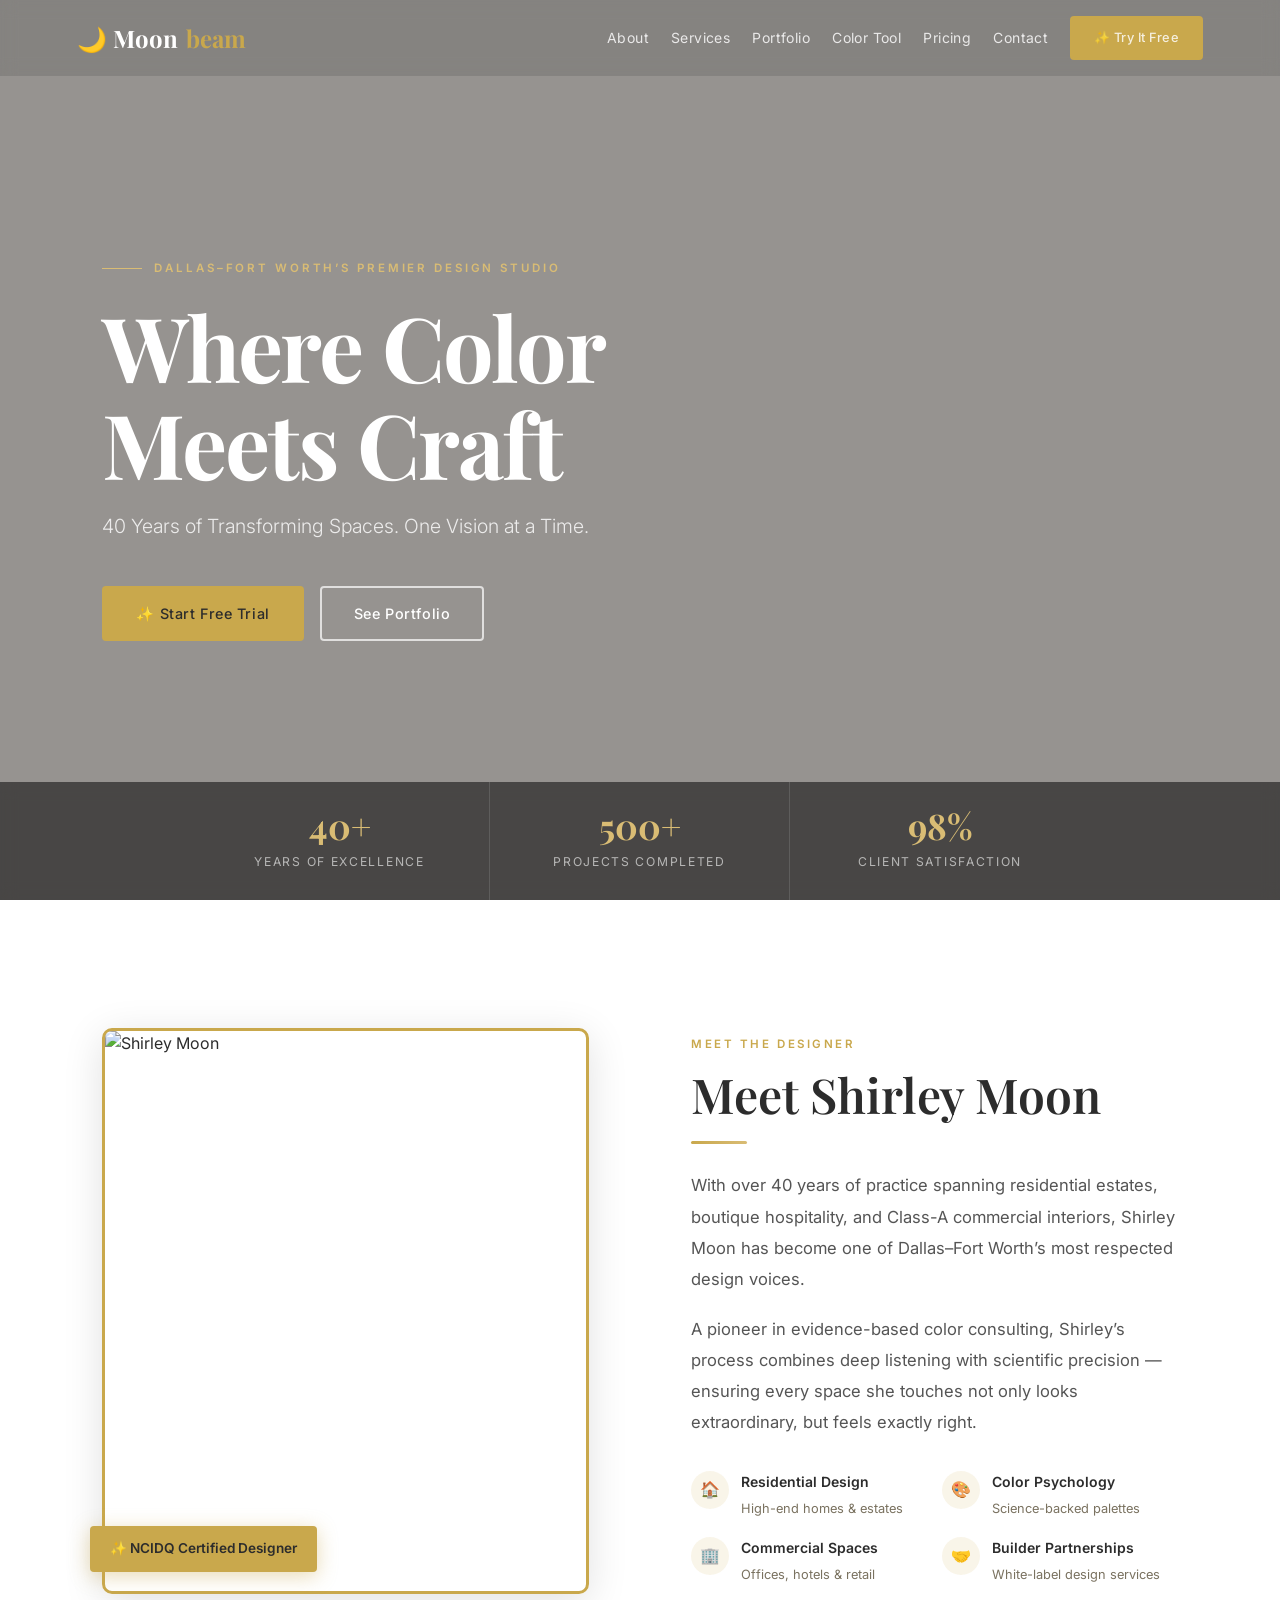
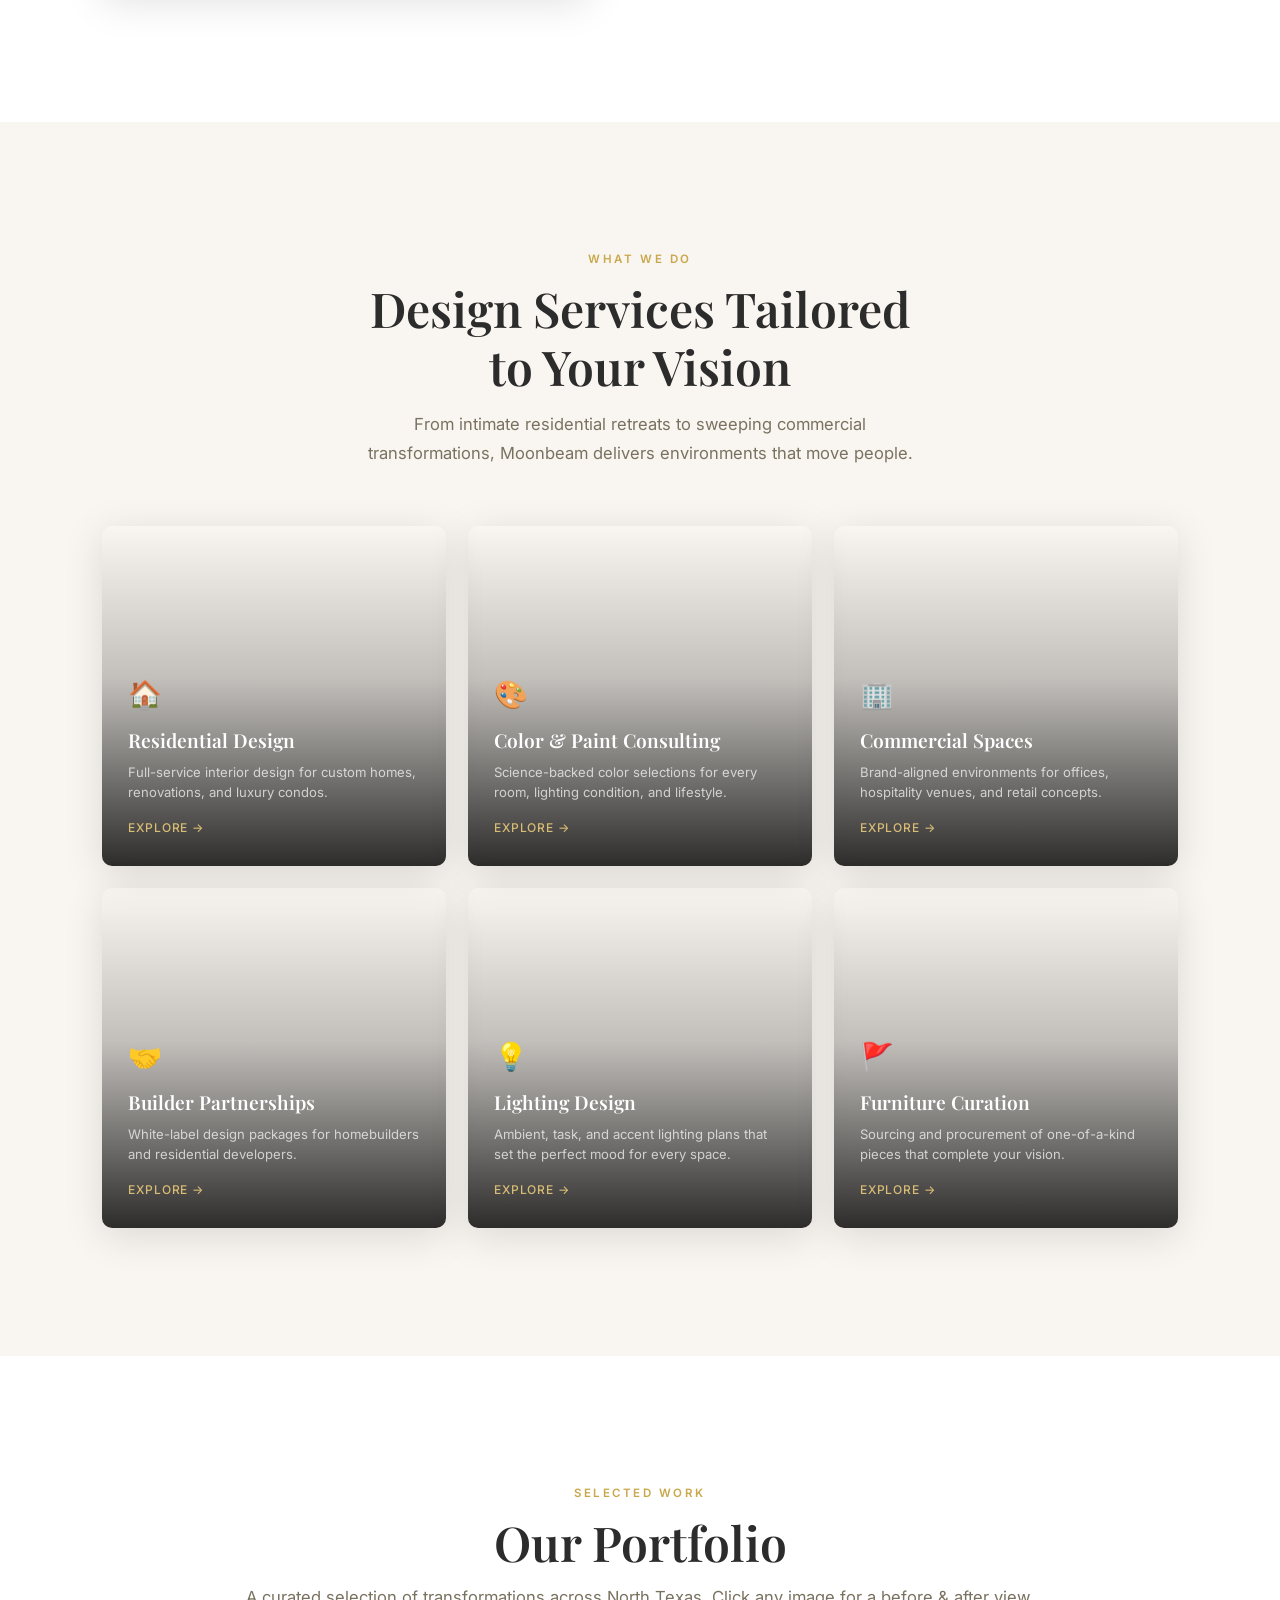
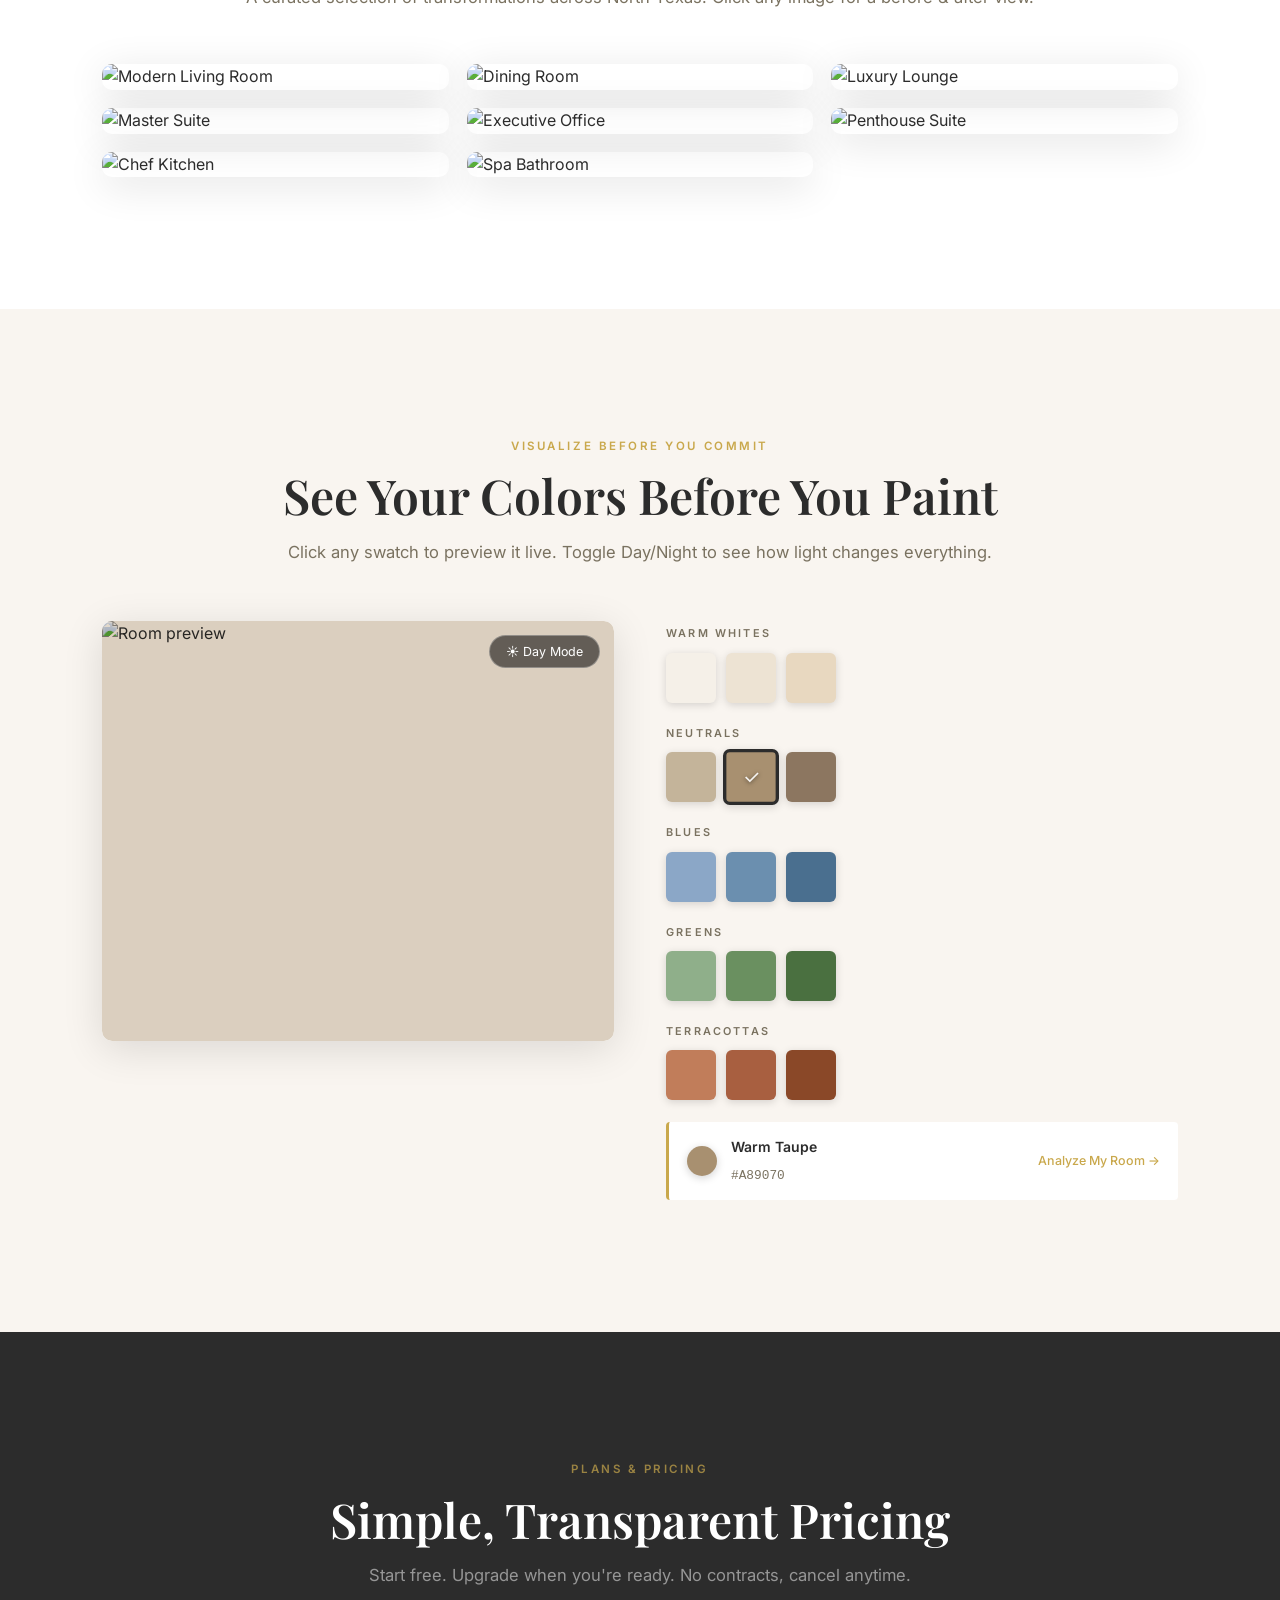
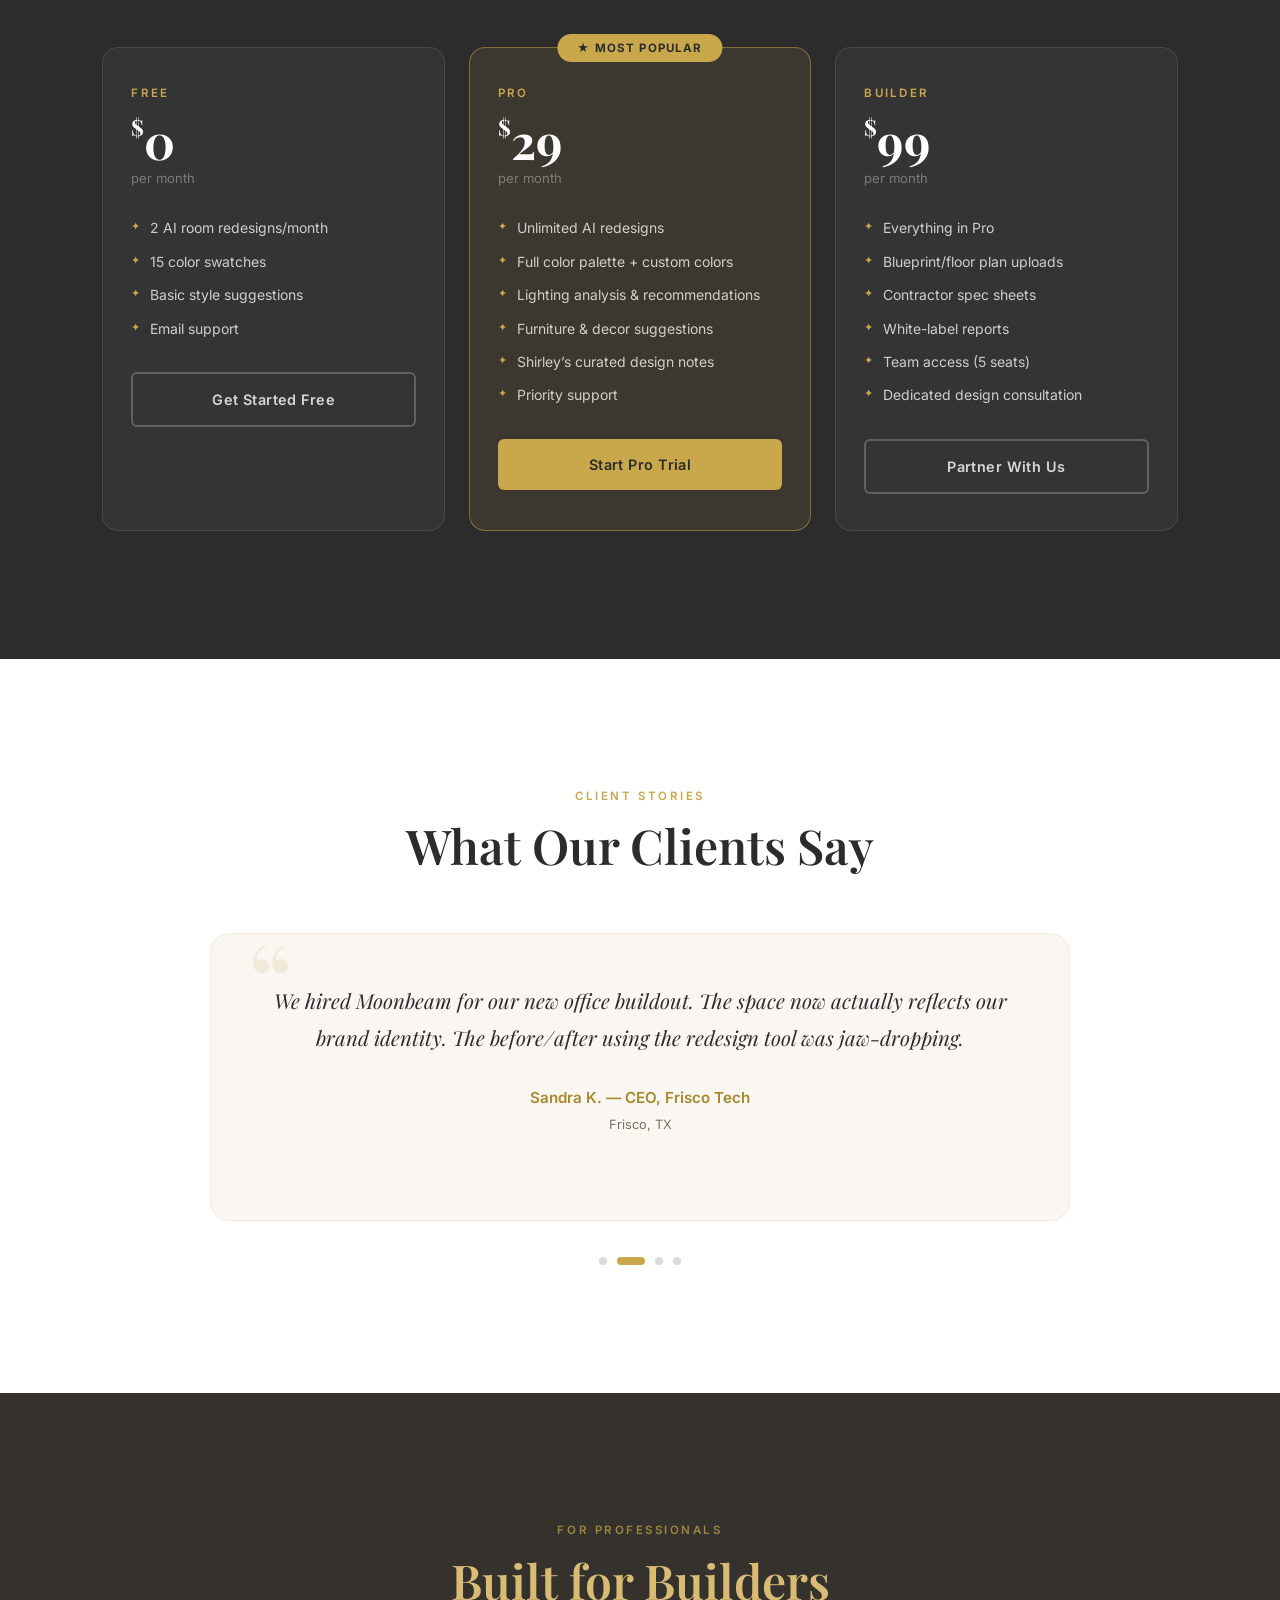
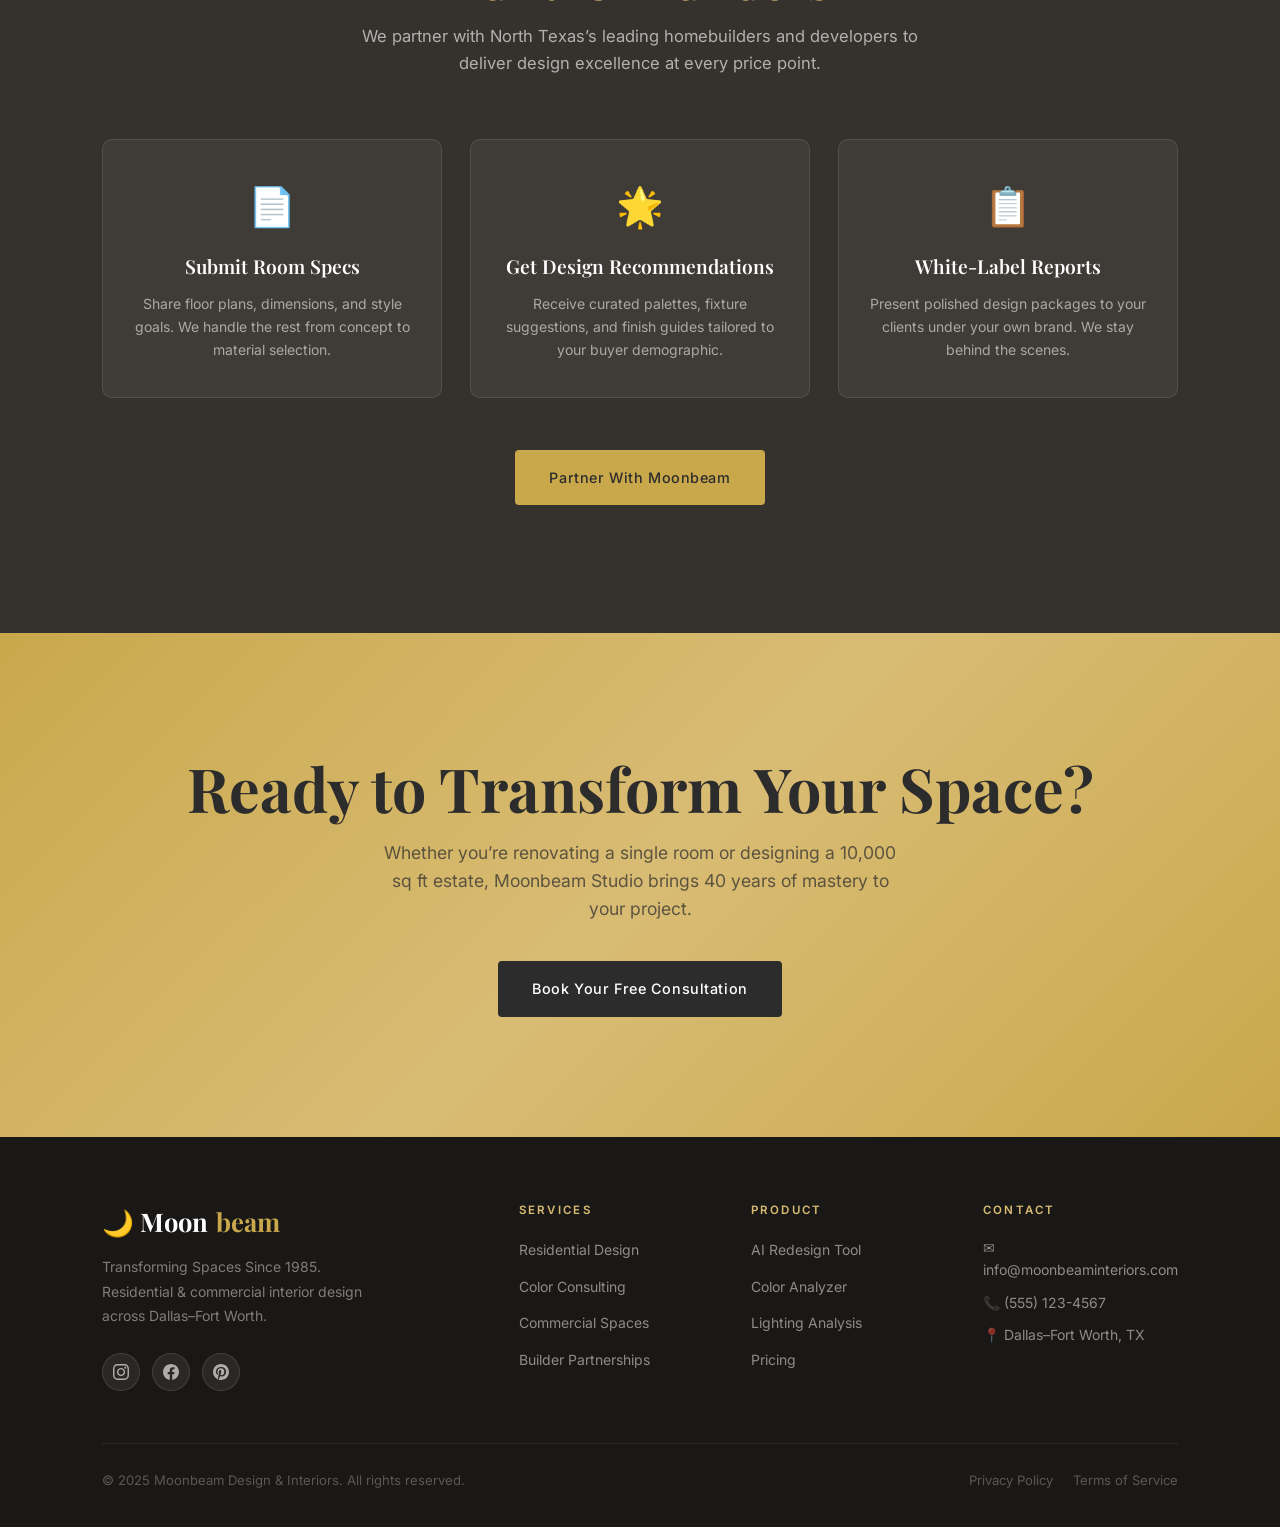
==== commit 6af08b7e: "feat: full SaaS redesign — app UI, tier system, Fal AI integration - index.html: Enhanced marketing " ====
--- a/index.html
+++ b/index.html
@@ -4,76 +4,57 @@
 <meta charset="UTF-8">
 <meta name="viewport" content="width=device-width,initial-scale=1.0">
 <title>Moonbeam Design &amp; Interiors | Where Color Meets Craft</title>
-<meta name="description" content="40 years transforming spaces. Expert interior design &amp; color consulting across Dallas-Fort Worth.">
+<meta name="description" content="40 years transforming spaces. Expert interior design, AI color consulting, and room redesign tools across Dallas-Fort Worth.">
 <link rel="preconnect" href="https://fonts.googleapis.com">
 <link rel="preconnect" href="https://fonts.gstatic.com" crossorigin>
 <link href="https://fonts.googleapis.com/css2?family=Playfair+Display:ital,wght@0,400;0,600;0,700;1,400&family=Inter:wght@300;400;500;600&display=swap" rel="stylesheet">
 <style>
 *,*::before,*::after{box-sizing:border-box;margin:0;padding:0}
-:root{
-  --cream:#F9F5F0;--gold:#C9A84C;--gl:#D9BC74;--gd:#A8882A;
-  --terra:#C17D5A;--ch:#2C2C2C;--w:#FFF;--mu:#7A7260;
-  --pad:clamp(80px,10vw,140px);--r:10px;
-  --T:.35s cubic-bezier(.25,.46,.45,.94);
-  --sh:0 8px 40px rgba(0,0,0,.12);--sh2:0 22px 64px rgba(0,0,0,.22)
-}
+:root{--cream:#F9F5F0;--gold:#C9A84C;--gl:#D9BC74;--gd:#A8882A;--terra:#C17D5A;--ch:#2C2C2C;--w:#FFF;--mu:#7A7260;--pad:clamp(80px,10vw,140px);--r:10px;--T:.35s cubic-bezier(.25,.46,.45,.94);--sh:0 8px 40px rgba(0,0,0,.12);--sh2:0 22px 64px rgba(0,0,0,.22)}
 html{scroll-behavior:smooth}
 body{font-family:'Inter',sans-serif;color:var(--ch);background:var(--cream);overflow-x:hidden;line-height:1.6}
-img{display:block;max-width:100%}
-a{text-decoration:none;color:inherit}
+img{display:block;max-width:100%}a{text-decoration:none;color:inherit}
 .btn{display:inline-flex;align-items:center;gap:8px;padding:14px 32px;border-radius:4px;font-family:'Inter',sans-serif;font-size:.9rem;font-weight:500;letter-spacing:.04em;cursor:pointer;border:2px solid transparent;transition:all var(--T);white-space:nowrap}
-.bg{background:var(--gold);color:var(--ch);border-color:var(--gold)}
-.bg:hover{background:var(--gd);border-color:var(--gd);transform:translateY(-2px);box-shadow:0 8px 24px rgba(201,168,76,.4)}
-.bw{background:transparent;color:var(--w);border-color:rgba(255,255,255,.7)}
-.bw:hover{background:rgba(255,255,255,.1);border-color:var(--w);transform:translateY(-2px)}
-.bd{background:var(--ch);color:var(--w);border-color:var(--ch)}
-.bd:hover{background:#111;border-color:#111;transform:translateY(-2px);box-shadow:0 8px 28px rgba(0,0,0,.3)}
-/* ---- NAV ---- */
-#nav{position:fixed;top:0;left:0;right:0;z-index:999;padding:0 6%;height:76px;display:flex;align-items:center;justify-content:space-between;transition:all .4s}
-#nav.sc{background:rgba(28,25,20,.93);backdrop-filter:blur(18px);-webkit-backdrop-filter:blur(18px);box-shadow:0 2px 30px rgba(0,0,0,.25)}
+.bg{background:var(--gold);color:var(--ch);border-color:var(--gold)}.bg:hover{background:var(--gd);border-color:var(--gd);transform:translateY(-2px);box-shadow:0 8px 24px rgba(201,168,76,.4)}
+.bw{background:transparent;color:var(--w);border-color:rgba(255,255,255,.7)}.bw:hover{background:rgba(255,255,255,.1);border-color:var(--w);transform:translateY(-2px)}
+.bd{background:var(--ch);color:var(--w);border-color:var(--ch)}.bd:hover{background:#111;border-color:#111;transform:translateY(-2px);box-shadow:0 8px 28px rgba(0,0,0,.3)}
+#nav{position:fixed;top:0;left:0;right:0;z-index:999;padding:0 6%;height:76px;display:flex;align-items:center;justify-content:space-between;transition:all .4s;background:rgba(44,44,44,.15);backdrop-filter:blur(8px);-webkit-backdrop-filter:blur(8px)}
+#nav.sc{background:rgba(28,25,20,.95);backdrop-filter:blur(20px);-webkit-backdrop-filter:blur(20px);box-shadow:0 2px 30px rgba(0,0,0,.3)}
 .nlo{font-family:'Playfair Display',serif;font-size:1.5rem;font-weight:700;color:var(--w);display:flex;align-items:center;gap:8px}
 .nlo .g{color:var(--gold)}
-.nml{display:flex;align-items:center;gap:32px;list-style:none}
+.nml{display:flex;align-items:center;gap:22px;list-style:none}
 .nml a{color:rgba(255,255,255,.82);font-size:.875rem;letter-spacing:.03em;transition:color var(--T);position:relative}
 .nml a::after{content:'';position:absolute;bottom:-4px;left:0;width:0;height:1px;background:var(--gold);transition:width var(--T)}
-.nml a:hover{color:var(--w)}
-.nml a:hover::after{width:100%}
+.nml a:hover{color:var(--w)}.nml a:hover::after{width:100%}
 .nct{padding:10px 22px!important;font-size:.8rem!important}
 .hbg{display:none;flex-direction:column;gap:5px;cursor:pointer;background:none;border:none;padding:4px}
 .hbg span{display:block;width:26px;height:2px;background:var(--w);border-radius:2px;transition:all .3s}
-.hbg.op span:nth-child(1){transform:translateY(7px) rotate(45deg)}
-.hbg.op span:nth-child(2){opacity:0}
-.hbg.op span:nth-child(3){transform:translateY(-7px) rotate(-45deg)}
+.hbg.op span:nth-child(1){transform:translateY(7px) rotate(45deg)}.hbg.op span:nth-child(2){opacity:0}.hbg.op span:nth-child(3){transform:translateY(-7px) rotate(-45deg)}
 .mob{display:none;position:fixed;top:76px;left:0;right:0;background:rgba(24,21,16,.97);backdrop-filter:blur(20px);padding:28px 6% 48px;z-index:998;flex-direction:column}
-.mob.sh{display:flex}
-.mob a{color:rgba(255,255,255,.85);font-size:1.1rem;padding:16px 0;border-bottom:1px solid rgba(255,255,255,.08);display:block}
+.mob.sh{display:flex}.mob a{color:rgba(255,255,255,.85);font-size:1.1rem;padding:16px 0;border-bottom:1px solid rgba(255,255,255,.08);display:block}
 .mbc{border:none!important;margin-top:20px;justify-content:center}
-/* ---- LABELS ---- */
 .lbl{font-size:.72rem;font-weight:600;letter-spacing:.22em;text-transform:uppercase;color:var(--gold);margin-bottom:12px;display:block}
 .sech{font-family:'Playfair Display',serif;font-weight:600;font-size:clamp(2rem,4vw,3rem);line-height:1.2}
 .acl{width:56px;height:3px;background:linear-gradient(90deg,var(--gold),var(--gl));margin:18px 0 26px;border-radius:2px}
-/* ---- HERO ---- */
 #hero{position:relative;height:100vh;min-height:700px;display:flex;flex-direction:column;justify-content:center;align-items:flex-start;overflow:hidden}
 .hbk{position:absolute;inset:0;background-image:url('https://images.unsplash.com/photo-1618221195710-dd6b41faaea6?w=1920&q=85');background-size:cover;background-position:center 30%;animation:zm 14s ease-out forwards}
-@keyframes zm{from{transform:scale(1.05)}to{transform:scale(1)}}
-.hov{position:absolute;inset:0;background:linear-gradient(135deg,rgba(0,0,0,.58) 0%,rgba(0,0,0,.28) 55%,rgba(0,0,0,.14) 100%)}
+@keyframes zm{from{transform:scale(1.06)}to{transform:scale(1)}}
+.hov{position:absolute;inset:0;background:rgba(0,0,0,.4)}
 .hct{position:relative;z-index:2;padding:0 8%;max-width:820px;animation:up .9s ease .3s both}
 @keyframes up{from{opacity:0;transform:translateY(28px)}to{opacity:1;transform:translateY(0)}}
 .hey{font-size:.72rem;font-weight:600;letter-spacing:.25em;text-transform:uppercase;color:var(--gl);margin-bottom:20px;display:flex;align-items:center;gap:12px}
 .hey::before{content:'';display:block;width:40px;height:1px;background:var(--gl)}
 .hti{font-family:'Playfair Display',serif;font-size:clamp(3.2rem,7vw,6rem);font-weight:700;color:var(--w);line-height:1.08;letter-spacing:-.02em;margin-bottom:18px}
-.hsu{font-size:clamp(1rem,2vw,1.22rem);color:rgba(255,255,255,.80);font-weight:300;margin-bottom:42px;max-width:520px;line-height:1.75}
+.hsu{font-size:clamp(1rem,2vw,1.22rem);color:rgba(255,255,255,.82);font-weight:300;margin-bottom:42px;max-width:520px;line-height:1.75}
 .hbt{display:flex;gap:16px;flex-wrap:wrap}
 .hst{position:absolute;bottom:0;left:0;right:0;z-index:2;background:rgba(0,0,0,.52);backdrop-filter:blur(8px);display:flex;justify-content:center}
 .hsi{flex:1;max-width:300px;text-align:center;padding:26px 20px;border-right:1px solid rgba(255,255,255,.12);animation:up .9s ease .7s both}
 .hsi:last-child{border-right:none}
 .stn{font-family:'Playfair Display',serif;font-size:2.2rem;font-weight:700;color:var(--gl);display:block;line-height:1;margin-bottom:5px}
 .stl{font-size:.76rem;color:rgba(255,255,255,.60);letter-spacing:.14em;text-transform:uppercase}
-/* ---- ABOUT ---- */
 #about{padding:var(--pad) 8%;background:var(--w)}
 .agd{display:grid;grid-template-columns:1fr 1fr;gap:clamp(48px,8vw,110px);align-items:center;max-width:1200px;margin:0 auto}
-.aiw{position:relative}
-.aif{border-radius:var(--r);overflow:hidden;border:3px solid var(--gold);box-shadow:var(--sh)}
+.aiw{position:relative}.aif{border-radius:var(--r);overflow:hidden;border:3px solid var(--gold);box-shadow:var(--sh)}
 .aif img{width:100%;height:560px;object-fit:cover;object-position:top center;transition:transform .6s}
 .aif:hover img{transform:scale(1.03)}
 .abg{position:absolute;bottom:22px;left:-12px;background:var(--gold);color:var(--ch);padding:12px 20px;border-radius:4px;font-weight:600;font-size:.85rem;box-shadow:0 4px 20px rgba(201,168,76,.42);white-space:nowrap}
@@ -81,40 +62,34 @@
 .ahi{display:grid;grid-template-columns:1fr 1fr;gap:16px;margin-top:32px}
 .hit{display:flex;align-items:flex-start;gap:12px}
 .hic{width:38px;height:38px;background:rgba(201,168,76,.12);border-radius:50%;display:flex;align-items:center;justify-content:center;font-size:1rem;flex-shrink:0}
-.htx strong{display:block;font-size:.875rem;font-weight:600;margin-bottom:2px}
-.htx span{font-size:.8rem;color:var(--mu)}
-/* ---- SERVICES ---- */
+.htx strong{display:block;font-size:.875rem;font-weight:600;margin-bottom:2px}.htx span{font-size:.8rem;color:var(--mu)}
 #services{padding:var(--pad) 8%;background:var(--cream)}
 .sin{text-align:center;max-width:580px;margin:0 auto 58px}
 .sin p{color:var(--mu);font-size:1.04rem;margin-top:14px;line-height:1.75}
-.sgd{display:grid;grid-template-columns:1fr 1fr;gap:22px;max-width:1100px;margin:0 auto}
-.svc{position:relative;border-radius:var(--r);overflow:hidden;height:360px;cursor:pointer;box-shadow:var(--sh);transition:transform var(--T),box-shadow var(--T)}
+.sgd{display:grid;grid-template-columns:repeat(3,1fr);gap:22px;max-width:1200px;margin:0 auto}
+.svc{position:relative;border-radius:var(--r);overflow:hidden;height:340px;cursor:pointer;box-shadow:var(--sh);transition:transform var(--T),box-shadow var(--T);display:block}
 .svc:hover{transform:translateY(-8px) scale(1.01);box-shadow:var(--sh2)}
 .svb{position:absolute;inset:0;background-size:cover;background-position:center;transition:transform .6s}
 .svc:hover .svb{transform:scale(1.07)}
-.svo{position:absolute;inset:0;background:linear-gradient(to top,rgba(0,0,0,.80) 0%,rgba(0,0,0,.22) 55%,rgba(0,0,0,0) 100%)}
-.svt{position:absolute;bottom:0;left:0;right:0;padding:30px;color:var(--w)}
-.svi{font-size:1.9rem;margin-bottom:10px;display:block}
-.svh{font-family:'Playfair Display',serif;font-size:1.45rem;font-weight:600;margin-bottom:8px}
-.svd{font-size:.875rem;color:rgba(255,255,255,.72);margin-bottom:14px;line-height:1.6}
-.svl{font-size:.78rem;color:var(--gl);font-weight:500;letter-spacing:.07em;text-transform:uppercase;display:inline-flex;align-items:center;gap:6px;transition:gap var(--T)}
+.svo{position:absolute;inset:0;background:linear-gradient(to top,rgba(0,0,0,.82) 0%,rgba(0,0,0,.22) 55%,rgba(0,0,0,0) 100%)}
+.svt{position:absolute;bottom:0;left:0;right:0;padding:26px}
+.svi{font-size:1.7rem;margin-bottom:8px;display:block}
+.svh{font-family:'Playfair Display',serif;font-size:1.2rem;font-weight:600;color:var(--w);margin-bottom:6px}
+.svd{font-size:.82rem;color:rgba(255,255,255,.70);margin-bottom:12px;line-height:1.55}
+.svl{font-size:.75rem;color:var(--gl);font-weight:500;letter-spacing:.07em;text-transform:uppercase;display:inline-flex;align-items:center;gap:6px;transition:gap var(--T)}
 .svc:hover .svl{gap:10px}
-/* ---- PORTFOLIO ---- */
 #portfolio{padding:var(--pad) 8%;background:var(--w)}
-.pth{text-align:center;margin-bottom:54px}
+.pth{text-align:center;margin-bottom:54px}.pth p{color:var(--mu);margin-top:12px;font-size:1.04rem}
 .ptg{columns:3;column-gap:18px;max-width:1200px;margin:0 auto}
 .pti{break-inside:avoid;margin-bottom:18px;position:relative;border-radius:var(--r);overflow:hidden;cursor:pointer;box-shadow:var(--sh)}
 .pti img{width:100%;display:block;transition:transform .6s}
 .pti:hover img{transform:scale(1.06)}
-.pto{position:absolute;inset:0;background:linear-gradient(to top,rgba(20,18,14,.86) 0%,rgba(0,0,0,0) 55%);opacity:0;transition:opacity var(--T);display:flex;align-items:flex-end;padding:24px}
+.pto{position:absolute;inset:0;background:linear-gradient(to top,rgba(20,18,14,.88) 0%,rgba(0,0,0,0) 55%);opacity:0;transition:opacity var(--T);display:flex;align-items:flex-end;padding:24px}
 .pti:hover .pto{opacity:1}
 .ptl{font-family:'Playfair Display',serif;font-size:.98rem;font-style:italic;color:var(--gl);transform:translateY(8px);transition:transform var(--T)}
 .pti:hover .ptl{transform:translateY(0)}
-/* ---- COLOR TOOL ---- */
 #color-tool{padding:var(--pad) 8%;background:var(--cream)}
-.cti{max-width:1100px;margin:0 auto}
-.cth{text-align:center;margin-bottom:56px}
-.cth p{color:var(--mu);margin-top:14px;font-size:1.04rem}
+.cti{max-width:1100px;margin:0 auto}.cth{text-align:center;margin-bottom:56px}.cth p{color:var(--mu);margin-top:14px;font-size:1.04rem}
 .ctg{display:grid;grid-template-columns:1fr 1fr;gap:52px;align-items:start}
 .ctp{position:relative;border-radius:var(--r);overflow:hidden;box-shadow:var(--sh)}
 .ctim{width:100%;height:420px;object-fit:cover;display:block;transition:filter .4s}
@@ -124,85 +99,87 @@
 .ctog:hover{background:rgba(0,0,0,.78)}
 .pal{padding:4px 0}
 .pl{font-size:.68rem;font-weight:600;letter-spacing:.2em;text-transform:uppercase;color:var(--mu);margin-bottom:10px;margin-top:22px;display:block}
-.pl:first-child{margin-top:0}
-.sr{display:flex;gap:10px;flex-wrap:wrap;margin-bottom:2px}
+.pl:first-child{margin-top:0}.sr{display:flex;gap:10px;flex-wrap:wrap;margin-bottom:2px}
 .sw{width:50px;height:50px;border-radius:6px;cursor:pointer;border:3px solid transparent;transition:all .25s;box-shadow:0 2px 8px rgba(0,0,0,.15);position:relative}
 .sw:hover{transform:scale(1.15);box-shadow:0 6px 20px rgba(0,0,0,.28)}
 .sw.on{border-color:var(--ch);transform:scale(1.12)}
 .sw.on::after{content:"✓";position:absolute;inset:0;display:flex;align-items:center;justify-content:center;color:rgba(255,255,255,.92);font-size:1.1rem;text-shadow:0 1px 4px rgba(0,0,0,.55)}
 .csel{margin-top:22px;padding:14px 18px;background:var(--w);border-radius:4px;border-left:3px solid var(--gold);display:flex;align-items:center;gap:14px}
 .cdot{width:30px;height:30px;border-radius:50%;flex-shrink:0;box-shadow:0 2px 8px rgba(0,0,0,.18)}
-.cnm{font-size:.875rem;font-weight:600;margin-bottom:2px;display:block}
-.chx{font-family:monospace;color:var(--mu);font-size:.8rem}
-/* ---- TESTIMONIALS ---- */
-#testimonials{padding:var(--pad) 8%;background:var(--ch)}
+.cnm{font-size:.875rem;font-weight:600;margin-bottom:2px;display:block}.chx{font-family:monospace;color:var(--mu);font-size:.8rem}
+#pricing{padding:var(--pad) 8%;background:var(--ch)}
+.pricing-head{text-align:center;margin-bottom:58px}.pricing-head .sech{color:var(--w)}.pricing-head p{color:rgba(255,255,255,.5);margin-top:14px;font-size:1.04rem}
+.pricing-grid{display:grid;grid-template-columns:repeat(3,1fr);gap:24px;max-width:1100px;margin:0 auto}
+.pricing-card{background:rgba(255,255,255,.04);border:1px solid rgba(255,255,255,.1);border-radius:16px;padding:36px 28px;transition:all var(--T);position:relative}
+.pricing-card:hover{transform:translateY(-6px);border-color:rgba(201,168,76,.4);background:rgba(255,255,255,.07)}
+.pricing-card.popular{background:rgba(201,168,76,.1);border-color:rgba(201,168,76,.5)}
+.popular-badge{position:absolute;top:-14px;left:50%;transform:translateX(-50%);background:var(--gold);color:var(--ch);padding:5px 20px;border-radius:20px;font-size:.72rem;font-weight:700;letter-spacing:.1em;text-transform:uppercase;white-space:nowrap}
+.price-tier{font-size:.72rem;font-weight:600;letter-spacing:.2em;text-transform:uppercase;color:var(--gold);margin-bottom:14px}
+.price-amount{font-family:'Playfair Display',serif;font-size:3rem;font-weight:700;color:var(--w);line-height:1;margin-bottom:4px}
+.price-amount sup{font-size:1.4rem;vertical-align:top;margin-top:.4rem}
+.price-period{font-size:.82rem;color:rgba(255,255,255,.35);margin-bottom:28px}
+.price-features{list-style:none;display:flex;flex-direction:column;gap:11px;margin-bottom:32px}
+.price-features li{display:flex;gap:10px;align-items:flex-start;font-size:.875rem;color:rgba(255,255,255,.76)}
+.price-features li::before{content:'✦';color:var(--gold);flex-shrink:0;margin-top:1px;font-size:.7rem}
+.pricing-cta{display:block;width:100%;padding:14px;border-radius:6px;text-align:center;font-weight:600;font-size:.9rem;letter-spacing:.03em;transition:all .3s;cursor:pointer;border:none;font-family:'Inter',sans-serif;text-decoration:none;display:block}
+.pricing-cta.outline{background:transparent;border:2px solid rgba(255,255,255,.22);color:rgba(255,255,255,.8)}
+.pricing-cta.outline:hover{border-color:var(--gold);color:var(--gold)}
+.pricing-cta.gold{background:var(--gold);color:var(--ch)}
+.pricing-cta.gold:hover{background:var(--gl);transform:translateY(-2px);box-shadow:0 8px 24px rgba(201,168,76,.4)}
+#testimonials{padding:var(--pad) 8%;background:var(--w)}
 .thr{text-align:center;margin-bottom:58px}
-.thr .lbl{opacity:.7}
-.thr .sech{color:var(--w)}
 .ttw{overflow:hidden;max-width:860px;margin:0 auto}
 .ttr{display:flex;transition:transform .6s cubic-bezier(.25,.46,.45,.94)}
-.tcd{flex:0 0 100%;padding:48px 52px;background:rgba(255,255,255,.05);border:1px solid rgba(255,255,255,.1);border-radius:20px;text-align:center;position:relative}
-.tqm{font-family:'Playfair Display',serif;font-size:7rem;color:var(--gold);opacity:.18;position:absolute;top:-10px;left:36px;line-height:1;pointer-events:none}
-.ttx{font-family:'Playfair Display',serif;font-size:clamp(1.05rem,2vw,1.28rem);font-style:italic;color:rgba(255,255,255,.9);line-height:1.82;margin-bottom:30px;position:relative;z-index:1}
-.tau{font-weight:600;color:var(--gl);font-size:.95rem}
-.tlc{font-size:.8rem;color:rgba(255,255,255,.38);margin-top:4px}
+.tcd{flex:0 0 100%;padding:48px 52px;background:rgba(249,245,240,.8);border:1px solid rgba(201,168,76,.15);border-radius:20px;text-align:center;position:relative}
+.tqm{font-family:'Playfair Display',serif;font-size:7rem;color:var(--gold);opacity:.15;position:absolute;top:-10px;left:36px;line-height:1;pointer-events:none}
+.ttx{font-family:'Playfair Display',serif;font-size:clamp(1.05rem,2vw,1.28rem);font-style:italic;color:var(--ch);line-height:1.82;margin-bottom:30px;position:relative;z-index:1}
+.tau{font-weight:600;color:var(--gd);font-size:.95rem}.tlc{font-size:.8rem;color:var(--mu);margin-top:4px}
 .tds{display:flex;justify-content:center;gap:10px;margin-top:36px}
-.tdt{width:8px;height:8px;border-radius:50%;background:rgba(255,255,255,.22);cursor:pointer;transition:all .3s}
+.tdt{width:8px;height:8px;border-radius:50%;background:rgba(44,44,44,.18);cursor:pointer;transition:all .3s}
 .tdt.on{width:28px;border-radius:4px;background:var(--gold)}
-/* ---- BUILDERS ---- */
 #builders{position:relative;padding:var(--pad) 8%;overflow:hidden}
 .bbi{position:absolute;inset:0;background-image:url('https://images.unsplash.com/photo-1503387762-592deb58ef4e?w=1600&q=75');background-size:cover;background-position:center}
 .bov{position:absolute;inset:0;background:rgba(16,13,8,.84)}
 .bin{position:relative;z-index:2;max-width:1100px;margin:0 auto}
-.btp{text-align:center;margin-bottom:62px}
-.btp .sech{color:var(--gl)}
-.btp p{color:rgba(255,255,255,.62);margin-top:14px;font-size:1.04rem;max-width:560px;margin-left:auto;margin-right:auto}
+.btp{text-align:center;margin-bottom:62px}.btp .sech{color:var(--gl)}.btp p{color:rgba(255,255,255,.62);margin-top:14px;font-size:1.04rem;max-width:560px;margin-left:auto;margin-right:auto}
 .bcl{display:grid;grid-template-columns:repeat(3,1fr);gap:28px;margin-bottom:52px}
 .bco{text-align:center;padding:36px 22px;background:rgba(255,255,255,.05);border:1px solid rgba(255,255,255,.1);border-radius:var(--r);transition:all var(--T)}
 .bco:hover{background:rgba(201,168,76,.08);border-color:rgba(201,168,76,.3);transform:translateY(-4px)}
 .bic{font-size:2.4rem;margin-bottom:14px}
 .bco h3{font-family:'Playfair Display',serif;font-size:1.2rem;font-weight:600;color:var(--w);margin-bottom:10px}
-.bco p{font-size:.875rem;color:rgba(255,255,255,.56);line-height:1.65}
-.bca{text-align:center}
-/* ---- CTA ---- */
+.bco p{font-size:.875rem;color:rgba(255,255,255,.56);line-height:1.65}.bca{text-align:center}
 #book-cta{padding:clamp(80px,10vw,120px) 8%;background:linear-gradient(135deg,#C9A84C 0%,#D9BC74 50%,#C9A84C 100%);text-align:center}
 .bkh{font-family:'Playfair Display',serif;font-size:clamp(2.2rem,5vw,3.8rem);font-weight:700;color:var(--ch);margin-bottom:16px;line-height:1.15}
 .bks{color:rgba(44,44,44,.72);font-size:1.1rem;margin-bottom:38px;max-width:520px;margin-left:auto;margin-right:auto}
-/* ---- FOOTER ---- */
 footer{background:#1A1816;padding:64px 8% 36px}
 .fgd{display:grid;grid-template-columns:2fr 1fr 1fr 1fr;gap:48px;margin-bottom:52px;max-width:1200px;margin-left:auto;margin-right:auto}
 .flo{font-family:'Playfair Display',serif;font-size:1.6rem;font-weight:700;color:var(--w);display:flex;align-items:center;gap:8px;margin-bottom:14px}
-.flo .g{color:var(--gold)}
-.ftg{font-size:.875rem;color:rgba(255,255,255,.44);line-height:1.75;max-width:260px;margin-bottom:24px}
+.flo .g{color:var(--gold)}.ftg{font-size:.875rem;color:rgba(255,255,255,.44);line-height:1.75;max-width:260px;margin-bottom:24px}
 .fsc{display:flex;gap:12px}
 .sic{width:38px;height:38px;border-radius:50%;background:rgba(255,255,255,.07);border:1px solid rgba(255,255,255,.12);display:flex;align-items:center;justify-content:center;transition:all .3s}
-.sic:hover{background:rgba(201,168,76,.2);border-color:var(--gold)}
-.sic svg{width:16px;height:16px;fill:rgba(255,255,255,.62)}
+.sic:hover{background:rgba(201,168,76,.2);border-color:var(--gold)}.sic svg{width:16px;height:16px;fill:rgba(255,255,255,.62)}
 .fcl h4{color:var(--gl);font-size:.72rem;font-weight:600;letter-spacing:.2em;text-transform:uppercase;margin-bottom:18px}
 .fcl ul{list-style:none;display:flex;flex-direction:column;gap:11px}
-.fcl ul li a{color:rgba(255,255,255,.5);font-size:.875rem;transition:color .3s}
-.fcl ul li a:hover{color:var(--w)}
+.fcl ul li a{color:rgba(255,255,255,.5);font-size:.875rem;transition:color .3s}.fcl ul li a:hover{color:var(--w)}
 .fct{color:rgba(255,255,255,.5);font-size:.875rem;margin-bottom:10px;display:flex;align-items:center;gap:8px}
 .fbo{border-top:1px solid rgba(255,255,255,.08);padding-top:26px;display:flex;justify-content:space-between;align-items:center;max-width:1200px;margin:28px auto 0}
-.fcp{font-size:.82rem;color:rgba(255,255,255,.28)}
-.flg{display:flex;gap:20px}
-.flg a{font-size:.82rem;color:rgba(255,255,255,.28);transition:color .3s}
-.flg a:hover{color:rgba(255,255,255,.6)}
-@media(max-width:1024px){.ptg{columns:2}.fgd{grid-template-columns:1fr 1fr}}
-@media(max-width:768px){
-  .nml,.nct{display:none}.hbg{display:flex}
-  .agd,.ctg,.sgd{grid-template-columns:1fr}
-  .aif img{height:380px}.abg{left:0}
-  .bcl{grid-template-columns:1fr}.ptg{columns:1}
-  .fgd{grid-template-columns:1fr;gap:32px}
-  .fbo{flex-direction:column;gap:14px;text-align:center}
-  .tcd{padding:36px 28px}.hst{position:relative;bottom:auto}
-}
+.fcp{font-size:.82rem;color:rgba(255,255,255,.28)}.flg{display:flex;gap:20px}
+.flg a{font-size:.82rem;color:rgba(255,255,255,.28);transition:color .3s}.flg a:hover{color:rgba(255,255,255,.6)}
+.lightbox{display:none;position:fixed;inset:0;background:rgba(0,0,0,.92);z-index:9000;align-items:center;justify-content:center;flex-direction:column;gap:20px}
+.lightbox.open{display:flex}
+.lightbox-wrap{display:grid;grid-template-columns:1fr 1fr;gap:16px;max-width:900px;width:90vw}
+.lightbox-img{border-radius:8px;overflow:hidden;position:relative}
+.lightbox-img img{width:100%;max-height:55vh;object-fit:cover}
+.lightbox-label{position:absolute;bottom:10px;left:50%;transform:translateX(-50%);background:rgba(0,0,0,.65);color:var(--w);padding:4px 14px;border-radius:20px;font-size:.78rem;white-space:nowrap}
+.lightbox-close{position:fixed;top:24px;right:32px;background:none;border:none;color:var(--w);font-size:2rem;cursor:pointer;z-index:9001;line-height:1;opacity:.7;transition:opacity .2s}
+.lightbox-close:hover{opacity:1}
+.lightbox-title{font-family:'Playfair Display',serif;font-size:1.1rem;color:var(--gl);font-style:italic;text-align:center}
+@media(max-width:1024px){.ptg{columns:2}.fgd{grid-template-columns:1fr 1fr}.sgd{grid-template-columns:repeat(2,1fr)}.pricing-grid{grid-template-columns:1fr;max-width:460px}}
+@media(max-width:768px){.nml,.nct{display:none}.hbg{display:flex}.agd,.ctg{grid-template-columns:1fr}.aif img{height:380px}.abg{left:0}.bcl{grid-template-columns:1fr}.ptg{columns:1}.fgd{grid-template-columns:1fr;gap:32px}.fbo{flex-direction:column;gap:14px;text-align:center}.tcd{padding:36px 28px}.sgd{grid-template-columns:1fr}.lightbox-wrap{grid-template-columns:1fr}}
 @media(max-width:480px){.hbt{flex-direction:column;align-items:flex-start}.ahi{grid-template-columns:1fr}}
 </style>
 </head>
 <body>
-
 <!-- NAV -->
 <nav id="nav">
   <a href="#" class="nlo">&#x1F319;&nbsp;Moon<span class="g">beam</span></a>
@@ -211,8 +188,9 @@
     <li><a href="#services">Services</a></li>
     <li><a href="#portfolio">Portfolio</a></li>
     <li><a href="#color-tool">Color Tool</a></li>
+    <li><a href="#pricing">Pricing</a></li>
     <li><a href="#book-cta">Contact</a></li>
-    <li><a href="https://calendly.com/marvellouschuyuoh-zenphry/zenphry-clarity-call" target="_blank" class="btn bg nct">Book a Call</a></li>
+    <li><a href="app.html" class="btn bg nct">&#10024; Try It Free</a></li>
   </ul>
   <button class="hbg" id="burger" aria-label="Toggle menu"><span></span><span></span><span></span></button>
 </nav>
@@ -221,8 +199,9 @@
   <a href="#services" onclick="cMob()">Services</a>
   <a href="#portfolio" onclick="cMob()">Portfolio</a>
   <a href="#color-tool" onclick="cMob()">Color Tool</a>
+  <a href="#pricing" onclick="cMob()">Pricing</a>
   <a href="#book-cta" onclick="cMob()">Contact</a>
-  <a href="https://calendly.com/marvellouschuyuoh-zenphry/zenphry-clarity-call" target="_blank" class="btn bg mbc">Book a Call</a>
+  <a href="app.html" class="btn bg mbc">&#10024; Try It Free</a>
 </div>
 
 <!-- HERO -->
@@ -234,8 +213,8 @@
     <h1 class="hti">Where Color<br>Meets Craft</h1>
     <p class="hsu">40 Years of Transforming Spaces. One Vision at a Time.</p>
     <div class="hbt">
-      <a href="https://calendly.com/marvellouschuyuoh-zenphry/zenphry-clarity-call" target="_blank" class="btn bg">Book a Free Consultation</a>
-      <a href="#portfolio" class="btn bw">See Our Work</a>
+      <a href="app.html" class="btn bg">&#10024; Start Free Trial</a>
+      <a href="#portfolio" class="btn bw">See Portfolio</a>
     </div>
   </div>
   <div class="hst">
@@ -258,7 +237,7 @@
       <span class="lbl">Meet the Designer</span>
       <h2 class="sech">Meet Shirley Moon</h2>
       <div class="acl"></div>
-      <p class="atz">With over 40 years of practice spanning residential estates, boutique hospitality, and Class-A commercial interiors, Shirley Moon has become one of Dallas&#8211;Fort Worth&#8217;s most respected design voices. Her mastery of color psychology and material harmony has earned the trust of Fortune 500 CEOs, leading builders, and discerning homeowners alike.</p>
+      <p class="atz">With over 40 years of practice spanning residential estates, boutique hospitality, and Class-A commercial interiors, Shirley Moon has become one of Dallas&#8211;Fort Worth&#8217;s most respected design voices.</p>
       <p class="atz">A pioneer in evidence-based color consulting, Shirley&#8217;s process combines deep listening with scientific precision &#8212; ensuring every space she touches not only looks extraordinary, but feels exactly right.</p>
       <div class="ahi">
         <div class="hit"><div class="hic">&#127968;</div><div class="htx"><strong>Residential Design</strong><span>High-end homes &amp; estates</span></div></div>
@@ -278,10 +257,12 @@
     <p>From intimate residential retreats to sweeping commercial transformations, Moonbeam delivers environments that move people.</p>
   </div>
   <div class="sgd">
-    <div class="svc"><div class="svb" style="background-image:url('https://images.unsplash.com/photo-1616486338812-3dadae4b4ace?w=900&q=85')"></div><div class="svo"></div><div class="svt"><span class="svi">&#127968;</span><h3 class="svh">Residential Design</h3><p class="svd">Full-service interior design for custom homes, renovations, and luxury condos.</p><span class="svl">Learn More &#8594;</span></div></div>
-    <div class="svc"><div class="svb" style="background-image:url('https://images.unsplash.com/photo-1600210492486-724fe5c67fb0?w=900&q=85')"></div><div class="svo"></div><div class="svt"><span class="svi">&#127912;</span><h3 class="svh">Color &amp; Paint Consulting</h3><p class="svd">Science-backed color selections for every room, lighting condition, and lifestyle.</p><span class="svl">Learn More &#8594;</span></div></div>
-    <div class="svc"><div class="svb" style="background-image:url('https://images.unsplash.com/photo-1556909114-f6e7ad7d3136?w=900&q=85')"></div><div class="svo"></div><div class="svt"><span class="svi">&#127970;</span><h3 class="svh">Commercial Spaces</h3><p class="svd">Brand-aligned environments for offices, hospitality venues, and retail concepts.</p><span class="svl">Learn More &#8594;</span></div></div>
-    <div class="svc"><div class="svb" style="background-image:url('https://images.unsplash.com/photo-1600585154340-be6161a56a0c?w=900&q=85')"></div><div class="svo"></div><div class="svt"><span class="svi">&#129309;</span><h3 class="svh">Builder Partnerships</h3><p class="svd">White-label design packages for homebuilders and residential developers.</p><span class="svl">Learn More &#8594;</span></div></div>
+    <a href="app.html?service=residential" class="svc"><div class="svb" style="background-image:url('https://images.unsplash.com/photo-1616486338812-3dadae4b4ace?w=600&q=80')"></div><div class="svo"></div><div class="svt"><span class="svi">&#127968;</span><h3 class="svh">Residential Design</h3><p class="svd">Full-service interior design for custom homes, renovations, and luxury condos.</p><span class="svl">Explore &#8594;</span></div></a>
+    <a href="app.html?service=color" class="svc"><div class="svb" style="background-image:url('https://images.unsplash.com/photo-1600210492486-724fe5c67fb0?w=600&q=80')"></div><div class="svo"></div><div class="svt"><span class="svi">&#127912;</span><h3 class="svh">Color &amp; Paint Consulting</h3><p class="svd">Science-backed color selections for every room, lighting condition, and lifestyle.</p><span class="svl">Explore &#8594;</span></div></a>
+    <a href="app.html?service=commercial" class="svc"><div class="svb" style="background-image:url('https://images.unsplash.com/photo-1556909114-f6e7ad7d3136?w=600&q=80')"></div><div class="svo"></div><div class="svt"><span class="svi">&#127970;</span><h3 class="svh">Commercial Spaces</h3><p class="svd">Brand-aligned environments for offices, hospitality venues, and retail concepts.</p><span class="svl">Explore &#8594;</span></div></a>
+    <a href="app.html?service=builder" class="svc"><div class="svb" style="background-image:url('https://images.unsplash.com/photo-1503387762-592deb58ef4e?w=600&q=80')"></div><div class="svo"></div><div class="svt"><span class="svi">&#129309;</span><h3 class="svh">Builder Partnerships</h3><p class="svd">White-label design packages for homebuilders and residential developers.</p><span class="svl">Explore &#8594;</span></div></a>
+    <a href="app.html?service=lighting" class="svc"><div class="svb" style="background-image:url('https://images.unsplash.com/photo-1507089947368-19c1da9775ae?w=600&q=80')"></div><div class="svo"></div><div class="svt"><span class="svi">&#128161;</span><h3 class="svh">Lighting Design</h3><p class="svd">Ambient, task, and accent lighting plans that set the perfect mood for every space.</p><span class="svl">Explore &#8594;</span></div></a>
+    <a href="app.html?service=furniture" class="svc"><div class="svb" style="background-image:url('https://images.unsplash.com/photo-1555041469-a586c61ea9bc?w=600&q=80')"></div><div class="svo"></div><div class="svt"><span class="svi">&#128681;</span><h3 class="svh">Furniture Curation</h3><p class="svd">Sourcing and procurement of one-of-a-kind pieces that complete your vision.</p><span class="svl">Explore &#8594;</span></div></a>
   </div>
 </section>
 
@@ -290,15 +271,17 @@
   <div class="pth">
     <span class="lbl">Selected Work</span>
     <h2 class="sech">Our Portfolio</h2>
-    <p style="color:var(--mu);margin-top:12px;font-size:1.04rem">A curated selection across North Texas.</p>
+    <p>A curated selection of transformations across North Texas. Click any image for a before &amp; after view.</p>
   </div>
   <div class="ptg">
-    <div class="pti"><img src="https://images.unsplash.com/photo-1616486338812-3dadae4b4ace?w=900&q=85" alt="Modern Living Room" loading="lazy"><div class="pto"><span class="ptl">Modern Living Room &middot; Dallas TX</span></div></div>
-    <div class="pti"><img src="https://images.unsplash.com/photo-1600210492486-724fe5c67fb0?w=900&q=85" alt="Master Suite" loading="lazy"><div class="pto"><span class="ptl">Master Suite Retreat &middot; Frisco TX</span></div></div>
-    <div class="pti"><img src="https://images.unsplash.com/photo-1556909114-f6e7ad7d3136?w=900&q=85" alt="Chef Kitchen" loading="lazy"><div class="pto"><span class="ptl">Chef&#8217;s Kitchen &middot; Plano TX</span></div></div>
-    <div class="pti"><img src="https://images.unsplash.com/photo-1600585154340-be6161a56a0c?w=900&q=85" alt="Dining Room" loading="lazy"><div class="pto"><span class="ptl">Dining Room Elegance &middot; McKinney TX</span></div></div>
-    <div class="pti"><img src="https://images.unsplash.com/photo-1507089947368-19c1da9775ae?w=900&q=85" alt="Home Office" loading="lazy"><div class="pto"><span class="ptl">Executive Home Office &middot; Allen TX</span></div></div>
-    <div class="pti"><img src="https://images.unsplash.com/photo-1560448204-e02f11c3d0e2?w=900&q=85" alt="Spa Bathroom" loading="lazy"><div class="pto"><span class="ptl">Spa Bathroom &middot; Prosper TX</span></div></div>
+    <div class="pti" onclick="openLightbox('https://images.unsplash.com/photo-1616486338812-3dadae4b4ace?w=800&q=80','Modern Living Room','Dallas TX')"><img src="https://images.unsplash.com/photo-1616486338812-3dadae4b4ace?w=800&q=80" alt="Modern Living Room" loading="lazy"><div class="pto"><span class="ptl">Modern Living Room &middot; Dallas TX</span></div></div>
+    <div class="pti" onclick="openLightbox('https://images.unsplash.com/photo-1600210492486-724fe5c67fb0?w=800&q=80','Master Suite','Frisco TX')"><img src="https://images.unsplash.com/photo-1600210492486-724fe5c67fb0?w=800&q=80" alt="Master Suite" loading="lazy"><div class="pto"><span class="ptl">Master Suite &middot; Frisco TX</span></div></div>
+    <div class="pti" onclick="openLightbox('https://images.unsplash.com/photo-1556909114-f6e7ad7d3136?w=800&q=80','Chef Kitchen','Plano TX')"><img src="https://images.unsplash.com/photo-1556909114-f6e7ad7d3136?w=800&q=80" alt="Chef Kitchen" loading="lazy"><div class="pto"><span class="ptl">Chef&#8217;s Kitchen &middot; Plano TX</span></div></div>
+    <div class="pti" onclick="openLightbox('https://images.unsplash.com/photo-1600585154340-be6161a56a0c?w=800&q=80','Dining Room','McKinney TX')"><img src="https://images.unsplash.com/photo-1600585154340-be6161a56a0c?w=800&q=80" alt="Dining Room" loading="lazy"><div class="pto"><span class="ptl">Dining Room &middot; McKinney TX</span></div></div>
+    <div class="pti" onclick="openLightbox('https://images.unsplash.com/photo-1507089947368-19c1da9775ae?w=800&q=80','Executive Office','Allen TX')"><img src="https://images.unsplash.com/photo-1507089947368-19c1da9775ae?w=800&q=80" alt="Executive Office" loading="lazy"><div class="pto"><span class="ptl">Executive Office &middot; Allen TX</span></div></div>
+    <div class="pti" onclick="openLightbox('https://images.unsplash.com/photo-1560448204-e02f11c3d0e2?w=800&q=80','Spa Bathroom','Prosper TX')"><img src="https://images.unsplash.com/photo-1560448204-e02f11c3d0e2?w=800&q=80" alt="Spa Bathroom" loading="lazy"><div class="pto"><span class="ptl">Spa Bathroom &middot; Prosper TX</span></div></div>
+    <div class="pti" onclick="openLightbox('https://images.unsplash.com/photo-1555041469-a586c61ea9bc?w=800&q=80','Luxury Lounge','Southlake TX')"><img src="https://images.unsplash.com/photo-1555041469-a586c61ea9bc?w=800&q=80" alt="Luxury Lounge" loading="lazy"><div class="pto"><span class="ptl">Luxury Lounge &middot; Southlake TX</span></div></div>
+    <div class="pti" onclick="openLightbox('https://images.unsplash.com/photo-1484101403633-562f891dc89a?w=800&q=80','Penthouse Suite','Fort Worth TX')"><img src="https://images.unsplash.com/photo-1484101403633-562f891dc89a?w=800&q=80" alt="Penthouse Suite" loading="lazy"><div class="pto"><span class="ptl">Penthouse Suite &middot; Fort Worth TX</span></div></div>
   </div>
 </section>
 
@@ -307,8 +290,8 @@
   <div class="cti">
     <div class="cth">
       <span class="lbl">Visualize Before You Commit</span>
-      <h2 class="sech">See Your Colors Before You Commit</h2>
-      <p>Click any swatch to preview it in a real room. Toggle Day/Night to see how light changes everything.</p>
+      <h2 class="sech">See Your Colors Before You Paint</h2>
+      <p>Click any swatch to preview it live. Toggle Day/Night to see how light changes everything.</p>
     </div>
     <div class="ctg">
       <div class="ctp">
@@ -350,8 +333,61 @@
         <div class="csel">
           <div class="cdot" id="selDot" style="background:#A89070"></div>
           <div><span class="cnm" id="selName">Warm Taupe</span><span class="chx" id="selHex">#A89070</span></div>
+          <a href="app.html?tool=color" style="margin-left:auto;font-size:.78rem;color:var(--gold);font-weight:500">Analyze My Room &#8594;</a>
         </div>
       </div>
+    </div>
+  </div>
+</section>
+
+<!-- PRICING -->
+<section id="pricing">
+  <div class="pricing-head">
+    <span class="lbl" style="opacity:.7">Plans &amp; Pricing</span>
+    <h2 class="sech">Simple, Transparent Pricing</h2>
+    <p>Start free. Upgrade when you're ready. No contracts, cancel anytime.</p>
+  </div>
+  <div class="pricing-grid">
+    <div class="pricing-card">
+      <p class="price-tier">Free</p>
+      <div class="price-amount"><sup>$</sup>0</div>
+      <p class="price-period">per month</p>
+      <ul class="price-features">
+        <li>2 AI room redesigns/month</li>
+        <li>15 color swatches</li>
+        <li>Basic style suggestions</li>
+        <li>Email support</li>
+      </ul>
+      <a href="app.html" class="pricing-cta outline">Get Started Free</a>
+    </div>
+    <div class="pricing-card popular">
+      <div class="popular-badge">&#9733; Most Popular</div>
+      <p class="price-tier">Pro</p>
+      <div class="price-amount"><sup>$</sup>29</div>
+      <p class="price-period">per month</p>
+      <ul class="price-features">
+        <li>Unlimited AI redesigns</li>
+        <li>Full color palette + custom colors</li>
+        <li>Lighting analysis &amp; recommendations</li>
+        <li>Furniture &amp; decor suggestions</li>
+        <li>Shirley&#8217;s curated design notes</li>
+        <li>Priority support</li>
+      </ul>
+      <a href="app.html" class="pricing-cta gold">Start Pro Trial</a>
+    </div>
+    <div class="pricing-card">
+      <p class="price-tier">Builder</p>
+      <div class="price-amount"><sup>$</sup>99</div>
+      <p class="price-period">per month</p>
+      <ul class="price-features">
+        <li>Everything in Pro</li>
+        <li>Blueprint/floor plan uploads</li>
+        <li>Contractor spec sheets</li>
+        <li>White-label reports</li>
+        <li>Team access (5 seats)</li>
+        <li>Dedicated design consultation</li>
+      </ul>
+      <a href="https://calendly.com/marvellouschuyuoh-zenphry/zenphry-clarity-call" target="_blank" class="pricing-cta outline">Partner With Us</a>
     </div>
   </div>
 </section>
@@ -364,14 +400,16 @@
   </div>
   <div class="ttw">
     <div class="ttr" id="tTrack">
-      <div class="tcd"><div class="tqm">&#8220;</div><p class="ttx">Shirley completely transformed our home. Her eye for color is unlike anything I&#8217;ve seen in 20 years of renovation work.</p><p class="tau">Michael R.</p><p class="tlc">Dallas, TX</p></div>
-      <div class="tcd"><div class="tqm">&#8220;</div><p class="ttx">We hired Moonbeam for our new office buildout. The space now actually reflects our brand. Clients notice it immediately.</p><p class="tau">Sandra K. &mdash; CEO, Frisco Tech</p><p class="tlc">Frisco, TX</p></div>
-      <div class="tcd"><div class="tqm">&#8220;</div><p class="ttx">The before and after photos don&#8217;t do it justice. You have to walk in and feel it. That&#8217;s Shirley&#8217;s magic.</p><p class="tau">James &amp; Patricia L.</p><p class="tlc">Plano, TX</p></div>
+      <div class="tcd"><div class="tqm">&#8220;</div><p class="ttx">Shirley completely transformed our home. Her eye for color is unlike anything I&#8217;ve seen in 20 years of renovation work. The AI tool helped us visualize before we even picked up a brush.</p><p class="tau">Michael R.</p><p class="tlc">Dallas, TX</p></div>
+      <div class="tcd"><div class="tqm">&#8220;</div><p class="ttx">We hired Moonbeam for our new office buildout. The space now actually reflects our brand identity. The before/after using the redesign tool was jaw-dropping.</p><p class="tau">Sandra K. &mdash; CEO, Frisco Tech</p><p class="tlc">Frisco, TX</p></div>
+      <div class="tcd"><div class="tqm">&#8220;</div><p class="ttx">The before and after photos don&#8217;t do it justice. You have to walk in and feel it. That&#8217;s Shirley&#8217;s magic. The color palette tool helped us pick the perfect shade first try.</p><p class="tau">James &amp; Patricia L.</p><p class="tlc">Plano, TX</p></div>
+      <div class="tcd"><div class="tqm">&#8220;</div><p class="ttx">As a builder, Moonbeam&#8217;s white-label reports save us weeks of work. Our buyers love the professional design packages. Best partnership we&#8217;ve made this decade.</p><p class="tau">Derek W. &mdash; VP, NTX Homes</p><p class="tlc">McKinney, TX</p></div>
     </div>
     <div class="tds" id="tDots">
       <div class="tdt on" onclick="goSlide(0)"></div>
       <div class="tdt" onclick="goSlide(1)"></div>
       <div class="tdt" onclick="goSlide(2)"></div>
+      <div class="tdt" onclick="goSlide(3)"></div>
     </div>
   </div>
 </section>
@@ -398,7 +436,7 @@
 <!-- BOOK CTA -->
 <section id="book-cta">
   <h2 class="bkh">Ready to Transform Your Space?</h2>
-  <p class="bks">Whether you&#8217;re renovating a single room or designing a 10,000 sq ft estate, Shirley brings 40 years of mastery to your project.</p>
+  <p class="bks">Whether you&#8217;re renovating a single room or designing a 10,000 sq ft estate, Moonbeam Studio brings 40 years of mastery to your project.</p>
   <a href="https://calendly.com/marvellouschuyuoh-zenphry/zenphry-clarity-call" target="_blank" class="btn bd">Book Your Free Consultation</a>
 </section>
 
@@ -417,19 +455,19 @@
     <div class="fcl">
       <h4>Services</h4>
       <ul>
-        <li><a href="#services">Residential Design</a></li>
-        <li><a href="#services">Color Consulting</a></li>
-        <li><a href="#services">Commercial Spaces</a></li>
-        <li><a href="#builders">Builder Partnerships</a></li>
+        <li><a href="app.html?service=residential">Residential Design</a></li>
+        <li><a href="app.html?service=color">Color Consulting</a></li>
+        <li><a href="app.html?service=commercial">Commercial Spaces</a></li>
+        <li><a href="app.html?service=builder">Builder Partnerships</a></li>
       </ul>
     </div>
     <div class="fcl">
-      <h4>Company</h4>
+      <h4>Product</h4>
       <ul>
-        <li><a href="#about">About Shirley</a></li>
-        <li><a href="#portfolio">Portfolio</a></li>
-        <li><a href="#color-tool">Color Tool</a></li>
-        <li><a href="#testimonials">Reviews</a></li>
+        <li><a href="app.html">AI Redesign Tool</a></li>
+        <li><a href="app.html?tool=color">Color Analyzer</a></li>
+        <li><a href="app.html?tool=lighting">Lighting Analysis</a></li>
+        <li><a href="#pricing">Pricing</a></li>
       </ul>
     </div>
     <div class="fcl">
@@ -448,15 +486,30 @@
   </div>
 </footer>
 
+<!-- LIGHTBOX -->
+<div class="lightbox" id="lightbox" onclick="closeLightbox(event)">
+  <button class="lightbox-close" onclick="closeLightbox()">&times;</button>
+  <div class="lightbox-title" id="lbTitle"></div>
+  <div class="lightbox-wrap">
+    <div class="lightbox-img">
+      <img id="lbAfter" src="" alt="After">
+      <div class="lightbox-label">After &#10024;</div>
+    </div>
+    <div class="lightbox-img">
+      <img id="lbBefore" src="" alt="Before" style="filter:saturate(.25) brightness(.75) sepia(.4)">
+      <div class="lightbox-label">Before</div>
+    </div>
+  </div>
+</div>
+
 <script>
-// NAV SCROLL
 var nav=document.getElementById('nav');
 window.addEventListener('scroll',function(){nav.classList.toggle('sc',window.scrollY>60)});
-// HAMBURGER
 var burger=document.getElementById('burger'),mob=document.getElementById('mobNav');
 burger.addEventListener('click',function(){burger.classList.toggle('op');mob.classList.toggle('sh')});
 function cMob(){burger.classList.remove('op');mob.classList.remove('sh')}
-// COLOR TOOL
+
+// Color tool
 var isNight=false;
 function pickColor(el){
   document.querySelectorAll('.sw').forEach(s=>s.classList.remove('on'));
@@ -473,14 +526,31 @@
   img.classList.toggle('ni',isNight);
   btn.textContent=isNight?'\u263D Night Mode':'\u2600\uFE0F Day Mode';
 }
-// TESTIMONIALS SLIDER
-var cur=0,total=3;
+
+// Testimonial slider
+var cur=0,total=4;
 function goSlide(n){
   cur=n;
   document.getElementById('tTrack').style.transform='translateX(-'+(n*100)+'%)';
   document.querySelectorAll('.tdt').forEach(function(d,i){d.classList.toggle('on',i===n)});
 }
-setInterval(function(){goSlide((cur+1)%total)},4000);
+setInterval(function(){goSlide((cur+1)%total)},4500);
+
+// Lightbox
+function openLightbox(src,title,loc){
+  document.getElementById('lbAfter').src=src;
+  document.getElementById('lbBefore').src=src;
+  document.getElementById('lbTitle').textContent=title+' \u00B7 '+loc;
+  document.getElementById('lightbox').classList.add('open');
+  document.body.style.overflow='hidden';
+}
+function closeLightbox(e){
+  if(!e||e.target===document.getElementById('lightbox')||e.target.classList.contains('lightbox-close')){
+    document.getElementById('lightbox').classList.remove('open');
+    document.body.style.overflow='';
+  }
+}
+document.addEventListener('keydown',function(e){if(e.key==='Escape')closeLightbox()});
 </script>
 </body>
 </html>
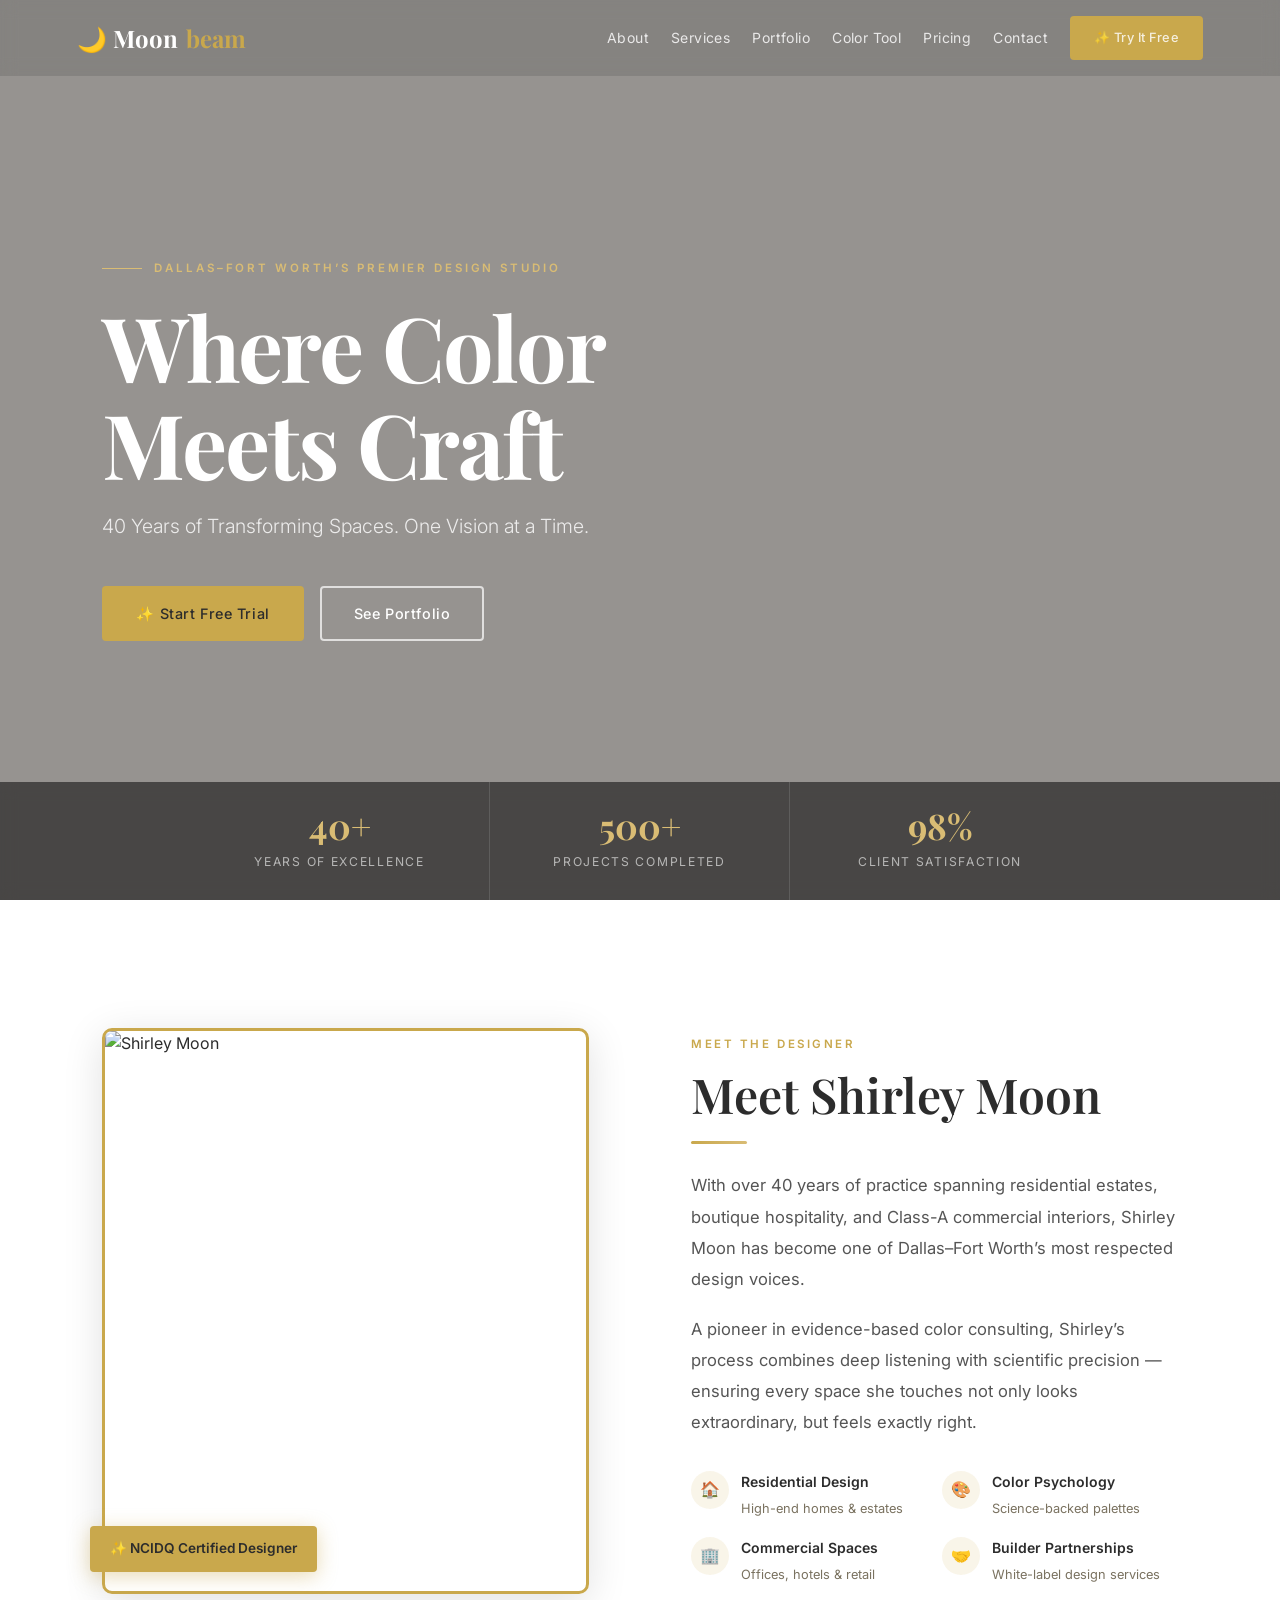
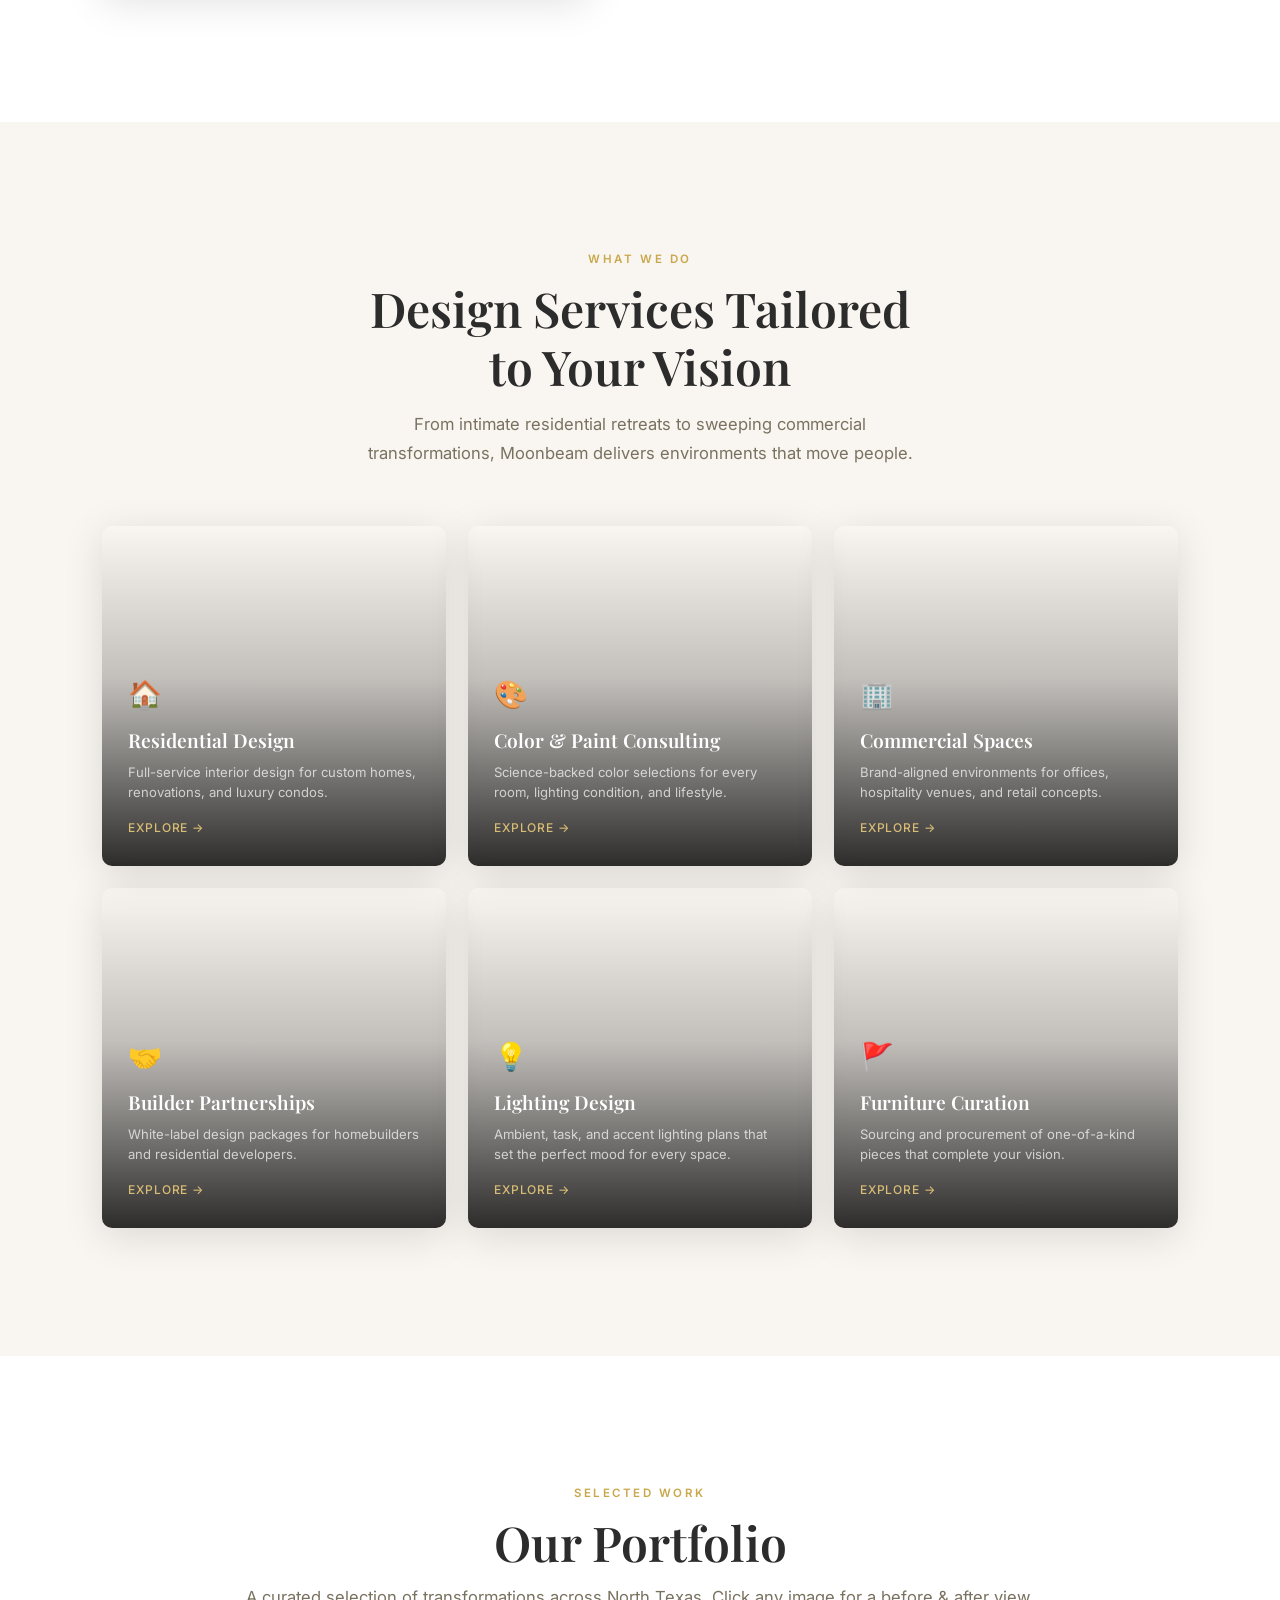
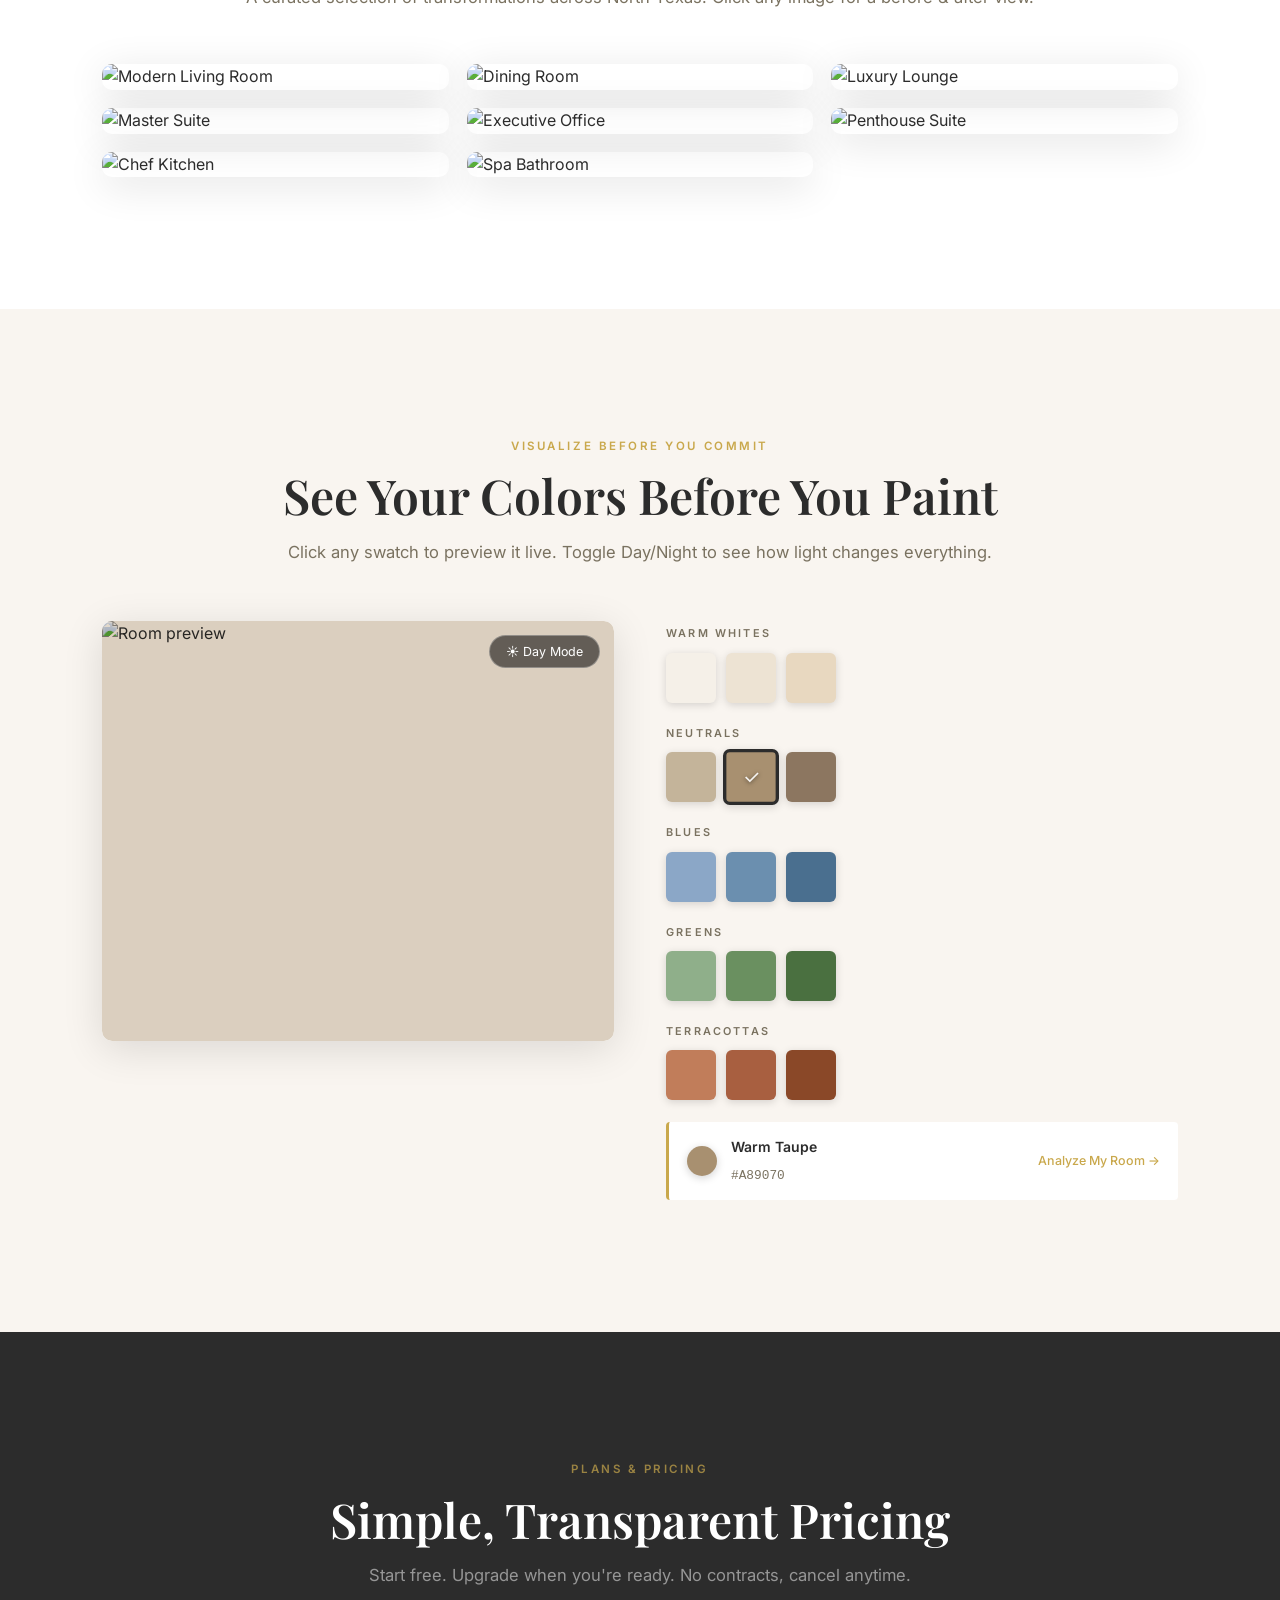
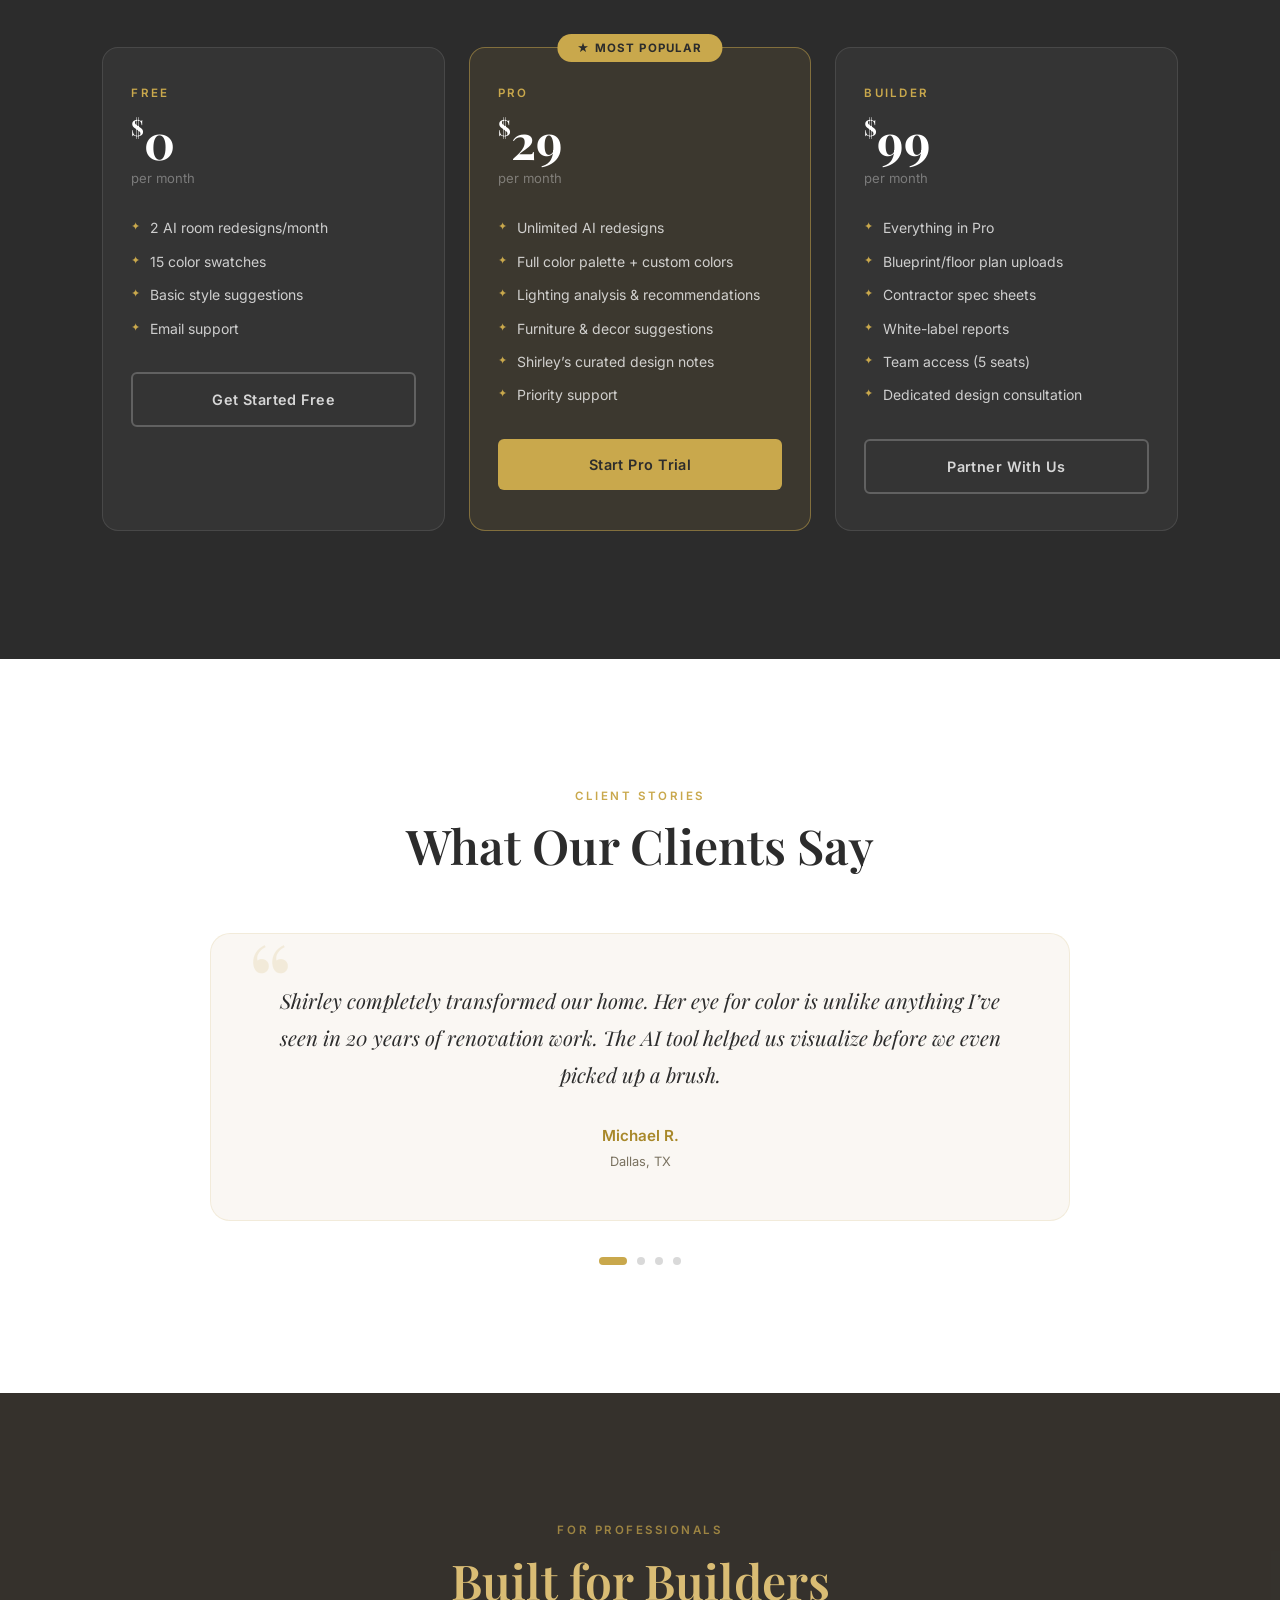
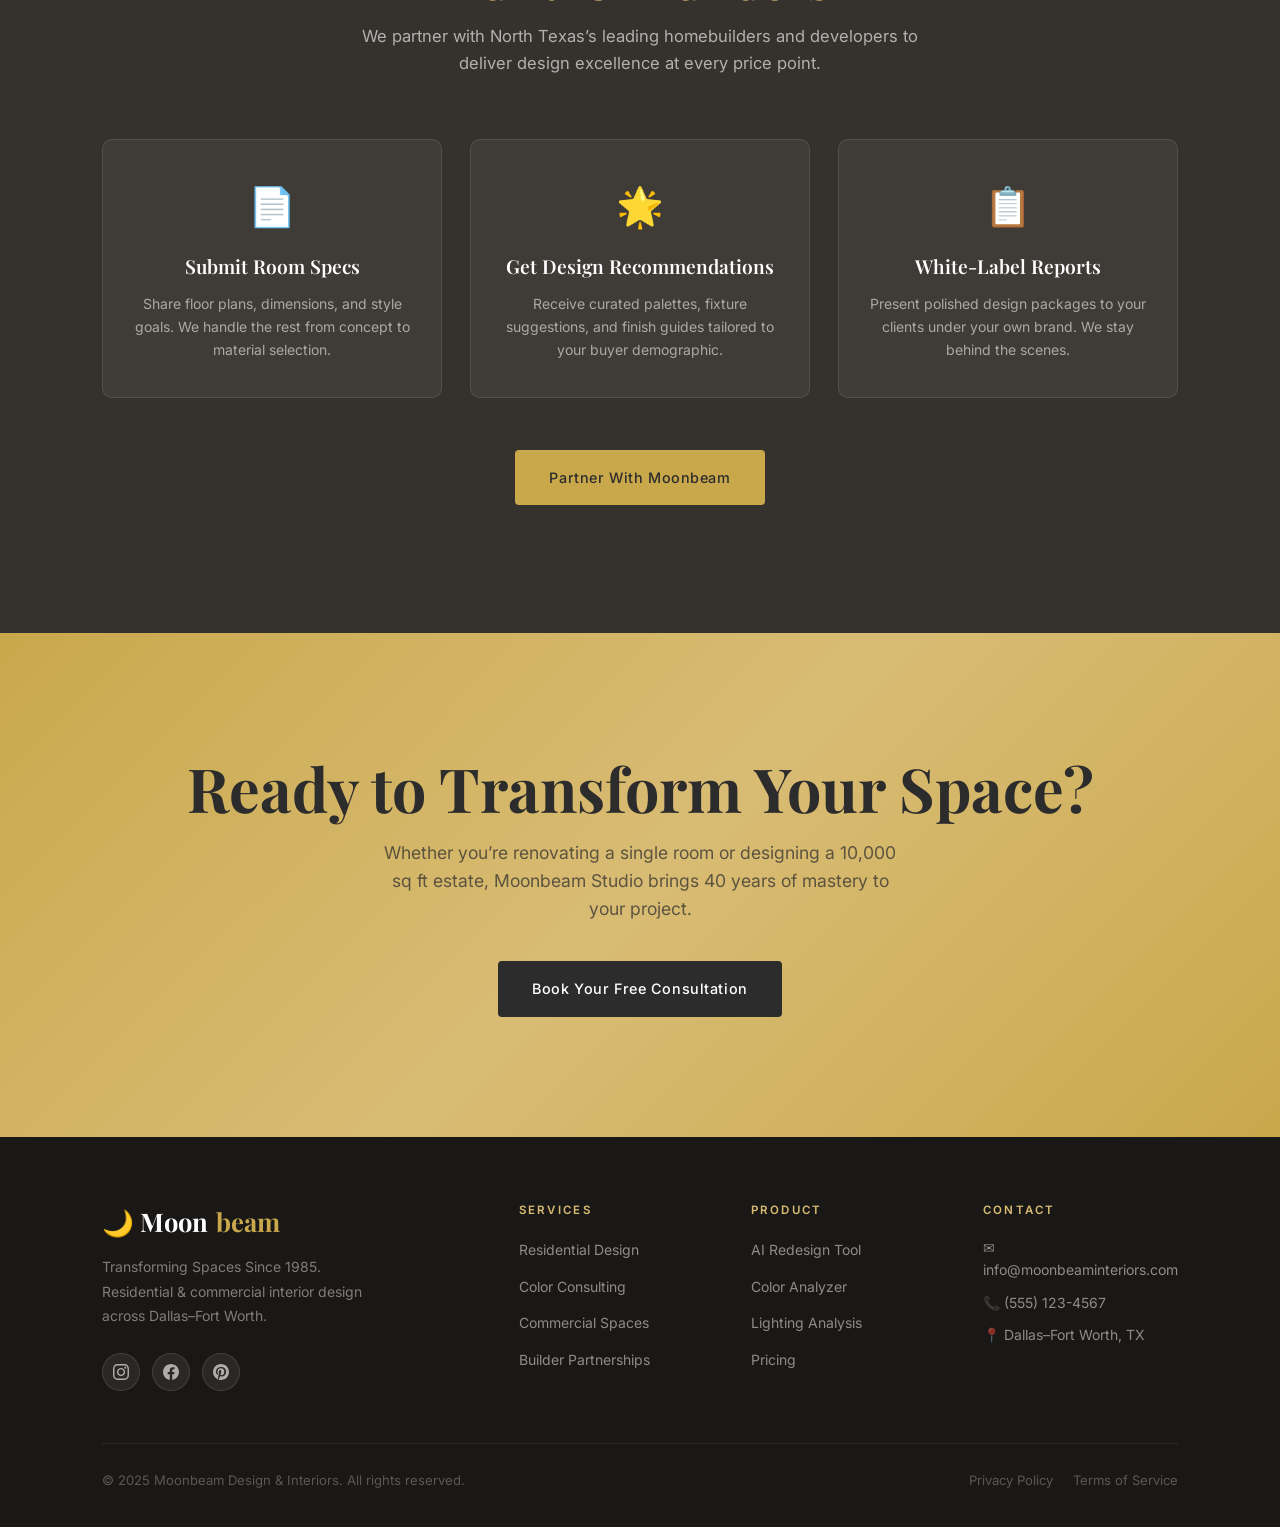
==== commit 793ceaf3: "fix: remove personal Calendly link, replace with #contact placeholder" ====
--- a/index.html
+++ b/index.html
@@ -165,15 +165,23 @@
 .fbo{border-top:1px solid rgba(255,255,255,.08);padding-top:26px;display:flex;justify-content:space-between;align-items:center;max-width:1200px;margin:28px auto 0}
 .fcp{font-size:.82rem;color:rgba(255,255,255,.28)}.flg{display:flex;gap:20px}
 .flg a{font-size:.82rem;color:rgba(255,255,255,.28);transition:color .3s}.flg a:hover{color:rgba(255,255,255,.6)}
-.lightbox{display:none;position:fixed;inset:0;background:rgba(0,0,0,.92);z-index:9000;align-items:center;justify-content:center;flex-direction:column;gap:20px}
+.lightbox{display:none;position:fixed;inset:0;background:rgba(0,0,0,.95);z-index:9000;align-items:center;justify-content:center;flex-direction:column;gap:18px;padding:20px}
 .lightbox.open{display:flex}
-.lightbox-wrap{display:grid;grid-template-columns:1fr 1fr;gap:16px;max-width:900px;width:90vw}
-.lightbox-img{border-radius:8px;overflow:hidden;position:relative}
-.lightbox-img img{width:100%;max-height:55vh;object-fit:cover}
-.lightbox-label{position:absolute;bottom:10px;left:50%;transform:translateX(-50%);background:rgba(0,0,0,.65);color:var(--w);padding:4px 14px;border-radius:20px;font-size:.78rem;white-space:nowrap}
-.lightbox-close{position:fixed;top:24px;right:32px;background:none;border:none;color:var(--w);font-size:2rem;cursor:pointer;z-index:9001;line-height:1;opacity:.7;transition:opacity .2s}
-.lightbox-close:hover{opacity:1}
-.lightbox-title{font-family:'Playfair Display',serif;font-size:1.1rem;color:var(--gl);font-style:italic;text-align:center}
+.lightbox-title{font-family:'Playfair Display',serif;font-size:1.15rem;color:var(--gl);font-style:italic;text-align:center;letter-spacing:.02em}
+.lightbox-close{position:fixed;top:20px;right:28px;background:rgba(255,255,255,.1);border:1px solid rgba(255,255,255,.2);color:var(--w);font-size:1.5rem;cursor:pointer;z-index:9001;line-height:1;width:44px;height:44px;border-radius:50%;display:flex;align-items:center;justify-content:center;transition:all .2s}
+.lightbox-close:hover{background:rgba(255,255,255,.22);border-color:rgba(255,255,255,.5)}
+/* Image Comparison Slider */
+.img-compare{position:relative;width:min(90vw,1000px);height:min(62vh,580px);border-radius:12px;overflow:hidden;user-select:none;touch-action:none;cursor:ew-resize;box-shadow:0 24px 80px rgba(0,0,0,.6)}
+.img-compare img{position:absolute;inset:0;width:100%;height:100%;object-fit:cover;pointer-events:none}
+.img-compare .cmp-after{z-index:1}
+.img-compare .cmp-before{z-index:2;clip-path:inset(0 50% 0 0)}
+.cmp-divider{position:absolute;top:0;bottom:0;left:50%;z-index:3;width:3px;background:var(--w);transform:translateX(-50%);box-shadow:0 0 12px rgba(0,0,0,.5)}
+.cmp-handle{position:absolute;top:50%;left:50%;transform:translate(-50%,-50%);width:48px;height:48px;background:var(--w);border-radius:50%;display:flex;align-items:center;justify-content:center;font-size:1.1rem;box-shadow:0 4px 20px rgba(0,0,0,.45);cursor:ew-resize;color:var(--ch);font-weight:700;letter-spacing:-1px}
+.cmp-label{position:absolute;top:16px;padding:5px 16px;background:rgba(0,0,0,.62);color:var(--w);border-radius:20px;font-size:.78rem;font-weight:500;letter-spacing:.05em;pointer-events:none;z-index:4}
+.cmp-label.lbl-before{left:16px}
+.cmp-label.lbl-after{right:16px}
+.lightbox-hint{font-size:.76rem;color:rgba(255,255,255,.4);text-align:center;letter-spacing:.06em;text-transform:uppercase}
+@media(max-width:768px){.img-compare{height:min(55vw,340px)}}
 @media(max-width:1024px){.ptg{columns:2}.fgd{grid-template-columns:1fr 1fr}.sgd{grid-template-columns:repeat(2,1fr)}.pricing-grid{grid-template-columns:1fr;max-width:460px}}
 @media(max-width:768px){.nml,.nct{display:none}.hbg{display:flex}.agd,.ctg{grid-template-columns:1fr}.aif img{height:380px}.abg{left:0}.bcl{grid-template-columns:1fr}.ptg{columns:1}.fgd{grid-template-columns:1fr;gap:32px}.fbo{flex-direction:column;gap:14px;text-align:center}.tcd{padding:36px 28px}.sgd{grid-template-columns:1fr}.lightbox-wrap{grid-template-columns:1fr}}
 @media(max-width:480px){.hbt{flex-direction:column;align-items:flex-start}.ahi{grid-template-columns:1fr}}
@@ -274,14 +282,14 @@
     <p>A curated selection of transformations across North Texas. Click any image for a before &amp; after view.</p>
   </div>
   <div class="ptg">
-    <div class="pti" onclick="openLightbox('https://images.unsplash.com/photo-1616486338812-3dadae4b4ace?w=800&q=80','Modern Living Room','Dallas TX')"><img src="https://images.unsplash.com/photo-1616486338812-3dadae4b4ace?w=800&q=80" alt="Modern Living Room" loading="lazy"><div class="pto"><span class="ptl">Modern Living Room &middot; Dallas TX</span></div></div>
-    <div class="pti" onclick="openLightbox('https://images.unsplash.com/photo-1600210492486-724fe5c67fb0?w=800&q=80','Master Suite','Frisco TX')"><img src="https://images.unsplash.com/photo-1600210492486-724fe5c67fb0?w=800&q=80" alt="Master Suite" loading="lazy"><div class="pto"><span class="ptl">Master Suite &middot; Frisco TX</span></div></div>
-    <div class="pti" onclick="openLightbox('https://images.unsplash.com/photo-1556909114-f6e7ad7d3136?w=800&q=80','Chef Kitchen','Plano TX')"><img src="https://images.unsplash.com/photo-1556909114-f6e7ad7d3136?w=800&q=80" alt="Chef Kitchen" loading="lazy"><div class="pto"><span class="ptl">Chef&#8217;s Kitchen &middot; Plano TX</span></div></div>
-    <div class="pti" onclick="openLightbox('https://images.unsplash.com/photo-1600585154340-be6161a56a0c?w=800&q=80','Dining Room','McKinney TX')"><img src="https://images.unsplash.com/photo-1600585154340-be6161a56a0c?w=800&q=80" alt="Dining Room" loading="lazy"><div class="pto"><span class="ptl">Dining Room &middot; McKinney TX</span></div></div>
-    <div class="pti" onclick="openLightbox('https://images.unsplash.com/photo-1507089947368-19c1da9775ae?w=800&q=80','Executive Office','Allen TX')"><img src="https://images.unsplash.com/photo-1507089947368-19c1da9775ae?w=800&q=80" alt="Executive Office" loading="lazy"><div class="pto"><span class="ptl">Executive Office &middot; Allen TX</span></div></div>
-    <div class="pti" onclick="openLightbox('https://images.unsplash.com/photo-1560448204-e02f11c3d0e2?w=800&q=80','Spa Bathroom','Prosper TX')"><img src="https://images.unsplash.com/photo-1560448204-e02f11c3d0e2?w=800&q=80" alt="Spa Bathroom" loading="lazy"><div class="pto"><span class="ptl">Spa Bathroom &middot; Prosper TX</span></div></div>
-    <div class="pti" onclick="openLightbox('https://images.unsplash.com/photo-1555041469-a586c61ea9bc?w=800&q=80','Luxury Lounge','Southlake TX')"><img src="https://images.unsplash.com/photo-1555041469-a586c61ea9bc?w=800&q=80" alt="Luxury Lounge" loading="lazy"><div class="pto"><span class="ptl">Luxury Lounge &middot; Southlake TX</span></div></div>
-    <div class="pti" onclick="openLightbox('https://images.unsplash.com/photo-1484101403633-562f891dc89a?w=800&q=80','Penthouse Suite','Fort Worth TX')"><img src="https://images.unsplash.com/photo-1484101403633-562f891dc89a?w=800&q=80" alt="Penthouse Suite" loading="lazy"><div class="pto"><span class="ptl">Penthouse Suite &middot; Fort Worth TX</span></div></div>
+    <div class="pti" onclick="openLightbox('https://images.unsplash.com/photo-1484154218962-a197022b5858?w=900&q=80','https://images.unsplash.com/photo-1616486338812-3dadae4b4ace?w=900&q=80','Modern Living Room','Dallas TX')"><img src="https://images.unsplash.com/photo-1616486338812-3dadae4b4ace?w=800&q=80" alt="Modern Living Room" loading="lazy"><div class="pto"><span class="ptl">Modern Living Room &middot; Dallas TX</span></div></div>
+    <div class="pti" onclick="openLightbox('https://images.unsplash.com/photo-1556909172-54557c7e4fb7?w=900&q=80','https://images.unsplash.com/photo-1600210492486-724fe5c67fb0?w=900&q=80','Master Suite','Frisco TX')"><img src="https://images.unsplash.com/photo-1600210492486-724fe5c67fb0?w=800&q=80" alt="Master Suite" loading="lazy"><div class="pto"><span class="ptl">Master Suite &middot; Frisco TX</span></div></div>
+    <div class="pti" onclick="openLightbox('https://images.unsplash.com/photo-1556911220-bff31c812dba?w=900&q=80','https://images.unsplash.com/photo-1556909114-f6e7ad7d3136?w=900&q=80','Chef\'s Kitchen','Plano TX')"><img src="https://images.unsplash.com/photo-1556909114-f6e7ad7d3136?w=800&q=80" alt="Chef Kitchen" loading="lazy"><div class="pto"><span class="ptl">Chef&#8217;s Kitchen &middot; Plano TX</span></div></div>
+    <div class="pti" onclick="openLightbox('https://images.unsplash.com/photo-1449247709967-d4461a6a6103?w=900&q=80','https://images.unsplash.com/photo-1600585154340-be6161a56a0c?w=900&q=80','Dining Room','McKinney TX')"><img src="https://images.unsplash.com/photo-1600585154340-be6161a56a0c?w=800&q=80" alt="Dining Room" loading="lazy"><div class="pto"><span class="ptl">Dining Room &middot; McKinney TX</span></div></div>
+    <div class="pti" onclick="openLightbox('https://images.unsplash.com/photo-1497366216548-37526070297c?w=900&q=80','https://images.unsplash.com/photo-1507089947368-19c1da9775ae?w=900&q=80','Executive Office','Allen TX')"><img src="https://images.unsplash.com/photo-1507089947368-19c1da9775ae?w=800&q=80" alt="Executive Office" loading="lazy"><div class="pto"><span class="ptl">Executive Office &middot; Allen TX</span></div></div>
+    <div class="pti" onclick="openLightbox('https://images.unsplash.com/photo-1552321554-5fefe8c9ef14?w=900&q=80','https://images.unsplash.com/photo-1560448204-e02f11c3d0e2?w=900&q=80','Spa Bathroom','Prosper TX')"><img src="https://images.unsplash.com/photo-1560448204-e02f11c3d0e2?w=800&q=80" alt="Spa Bathroom" loading="lazy"><div class="pto"><span class="ptl">Spa Bathroom &middot; Prosper TX</span></div></div>
+    <div class="pti" onclick="openLightbox('https://images.unsplash.com/photo-1560184897-ae75f418493e?w=900&q=80','https://images.unsplash.com/photo-1555041469-a586c61ea9bc?w=900&q=80','Luxury Lounge','Southlake TX')"><img src="https://images.unsplash.com/photo-1555041469-a586c61ea9bc?w=800&q=80" alt="Luxury Lounge" loading="lazy"><div class="pto"><span class="ptl">Luxury Lounge &middot; Southlake TX</span></div></div>
+    <div class="pti" onclick="openLightbox('https://images.unsplash.com/photo-1502672260266-1c1ef2d93688?w=900&q=80','https://images.unsplash.com/photo-1484101403633-562f891dc89a?w=900&q=80','Penthouse Suite','Fort Worth TX')"><img src="https://images.unsplash.com/photo-1484101403633-562f891dc89a?w=800&q=80" alt="Penthouse Suite" loading="lazy"><div class="pto"><span class="ptl">Penthouse Suite &middot; Fort Worth TX</span></div></div>
   </div>
 </section>
 
@@ -387,7 +395,7 @@
         <li>Team access (5 seats)</li>
         <li>Dedicated design consultation</li>
       </ul>
-      <a href="https://calendly.com/marvellouschuyuoh-zenphry/zenphry-clarity-call" target="_blank" class="pricing-cta outline">Partner With Us</a>
+      <a href="#contact" target="_blank" class="pricing-cta outline">Partner With Us</a>
     </div>
   </div>
 </section>
@@ -429,7 +437,7 @@
       <div class="bco"><div class="bic">&#127775;</div><h3>Get Design Recommendations</h3><p>Receive curated palettes, fixture suggestions, and finish guides tailored to your buyer demographic.</p></div>
       <div class="bco"><div class="bic">&#128203;</div><h3>White-Label Reports</h3><p>Present polished design packages to your clients under your own brand. We stay behind the scenes.</p></div>
     </div>
-    <div class="bca"><a href="https://calendly.com/marvellouschuyuoh-zenphry/zenphry-clarity-call" target="_blank" class="btn bg">Partner With Moonbeam</a></div>
+    <div class="bca"><a href="#contact" target="_blank" class="btn bg">Partner With Moonbeam</a></div>
   </div>
 </section>
 
@@ -437,7 +445,7 @@
 <section id="book-cta">
   <h2 class="bkh">Ready to Transform Your Space?</h2>
   <p class="bks">Whether you&#8217;re renovating a single room or designing a 10,000 sq ft estate, Moonbeam Studio brings 40 years of mastery to your project.</p>
-  <a href="https://calendly.com/marvellouschuyuoh-zenphry/zenphry-clarity-call" target="_blank" class="btn bd">Book Your Free Consultation</a>
+  <a href="#contact" target="_blank" class="btn bd">Book Your Free Consultation</a>
 </section>
 
 <!-- FOOTER -->
@@ -487,19 +495,19 @@
 </footer>
 
 <!-- LIGHTBOX -->
-<div class="lightbox" id="lightbox" onclick="closeLightbox(event)">
-  <button class="lightbox-close" onclick="closeLightbox()">&times;</button>
+<div class="lightbox" id="lightbox">
+  <button class="lightbox-close" id="lbClose">&times;</button>
   <div class="lightbox-title" id="lbTitle"></div>
-  <div class="lightbox-wrap">
-    <div class="lightbox-img">
-      <img id="lbAfter" src="" alt="After">
-      <div class="lightbox-label">After &#10024;</div>
-    </div>
-    <div class="lightbox-img">
-      <img id="lbBefore" src="" alt="Before" style="filter:saturate(.25) brightness(.75) sepia(.4)">
-      <div class="lightbox-label">Before</div>
-    </div>
-  </div>
+  <div class="img-compare" id="imgCompare">
+    <img class="cmp-after" id="lbAfter" src="" alt="After">
+    <img class="cmp-before" id="lbBefore" src="" alt="Before">
+    <div class="cmp-divider" id="cmpDivider">
+      <div class="cmp-handle">&#8592;&#8594;</div>
+    </div>
+    <div class="cmp-label lbl-before">Before</div>
+    <div class="cmp-label lbl-after">After &#10024;</div>
+  </div>
+  <div class="lightbox-hint">Drag to compare &nbsp;&larr;&rarr;</div>
 </div>
 
 <script>
@@ -536,20 +544,52 @@
 }
 setInterval(function(){goSlide((cur+1)%total)},4500);
 
-// Lightbox
-function openLightbox(src,title,loc){
-  document.getElementById('lbAfter').src=src;
-  document.getElementById('lbBefore').src=src;
-  document.getElementById('lbTitle').textContent=title+' \u00B7 '+loc;
-  document.getElementById('lightbox').classList.add('open');
+// Lightbox / Image Comparison Slider
+var lb=document.getElementById('lightbox');
+var cmpEl=document.getElementById('imgCompare');
+var dividerEl=document.getElementById('cmpDivider');
+var beforeImg=document.getElementById('lbBefore');
+var afterImg=document.getElementById('lbAfter');
+var isDragging=false;
+
+function setSliderPos(pct){
+  pct=Math.max(5,Math.min(95,pct));
+  beforeImg.style.clipPath='inset(0 '+(100-pct)+'% 0 0)';
+  dividerEl.style.left=pct+'%';
+}
+
+function getPosPct(e){
+  var rect=cmpEl.getBoundingClientRect();
+  var x=(e.touches?e.touches[0].clientX:e.clientX)-rect.left;
+  return (x/rect.width)*100;
+}
+
+dividerEl.addEventListener('mousedown',function(e){isDragging=true;e.preventDefault()});
+dividerEl.addEventListener('touchstart',function(e){isDragging=true;e.preventDefault()},{passive:false});
+cmpEl.addEventListener('mousedown',function(e){isDragging=true;setSliderPos(getPosPct(e));e.preventDefault()});
+cmpEl.addEventListener('touchstart',function(e){isDragging=true;setSliderPos(getPosPct(e));},{passive:true});
+window.addEventListener('mousemove',function(e){if(isDragging&&lb.classList.contains('open'))setSliderPos(getPosPct(e))});
+window.addEventListener('touchmove',function(e){if(isDragging&&lb.classList.contains('open'))setSliderPos(getPosPct(e));},{passive:true});
+window.addEventListener('mouseup',function(){isDragging=false});
+window.addEventListener('touchend',function(){isDragging=false});
+
+function openLightbox(beforeSrc,afterSrc,title,loc){
+  beforeImg.src=beforeSrc;
+  afterImg.src=afterSrc;
+  document.getElementById('lbTitle').textContent=title+' \u00B7 '+loc+' \u2014 Before & After';
+  setSliderPos(50);
+  lb.classList.add('open');
   document.body.style.overflow='hidden';
 }
-function closeLightbox(e){
-  if(!e||e.target===document.getElementById('lightbox')||e.target.classList.contains('lightbox-close')){
-    document.getElementById('lightbox').classList.remove('open');
-    document.body.style.overflow='';
-  }
-}
+function closeLightbox(){
+  lb.classList.remove('open');
+  document.body.style.overflow='';
+  isDragging=false;
+}
+lb.addEventListener('click',function(e){
+  if(e.target===lb)closeLightbox();
+});
+document.getElementById('lbClose').addEventListener('click',closeLightbox);
 document.addEventListener('keydown',function(e){if(e.key==='Escape')closeLightbox()});
 </script>
 </body>
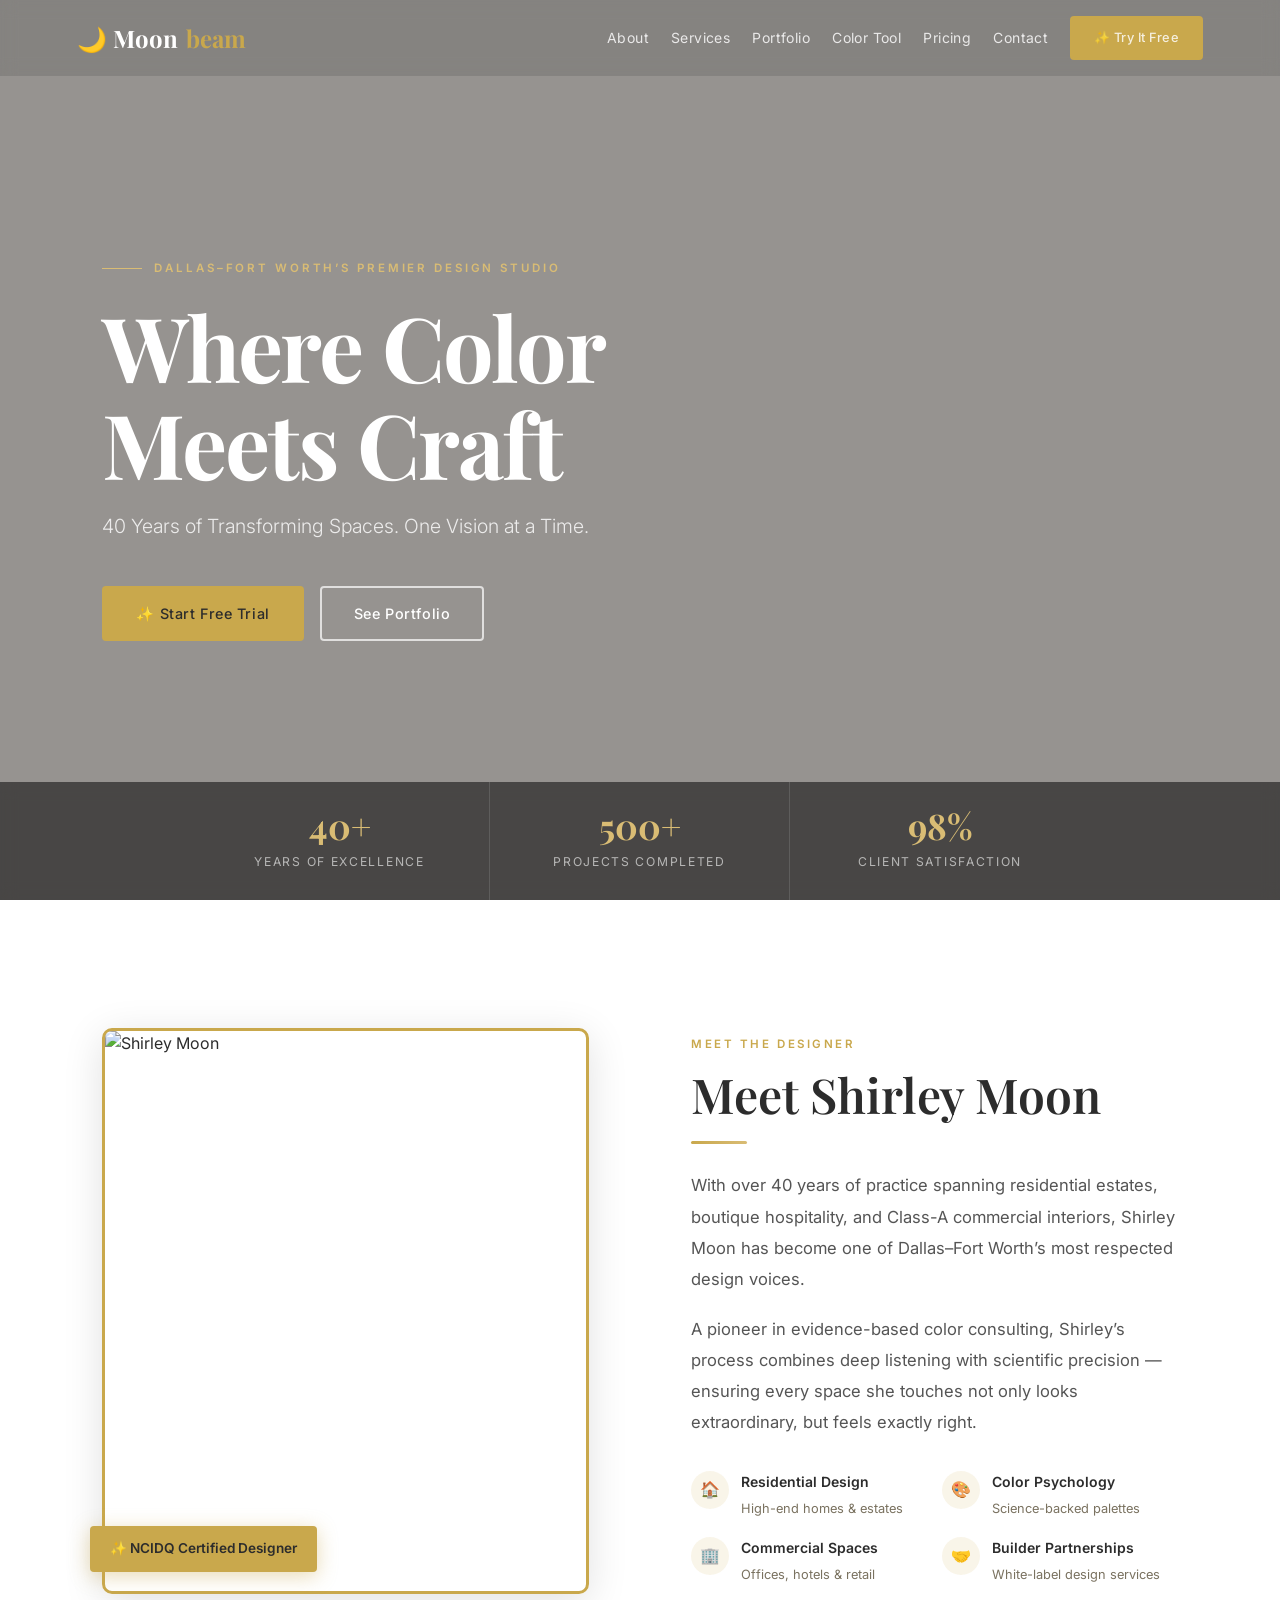
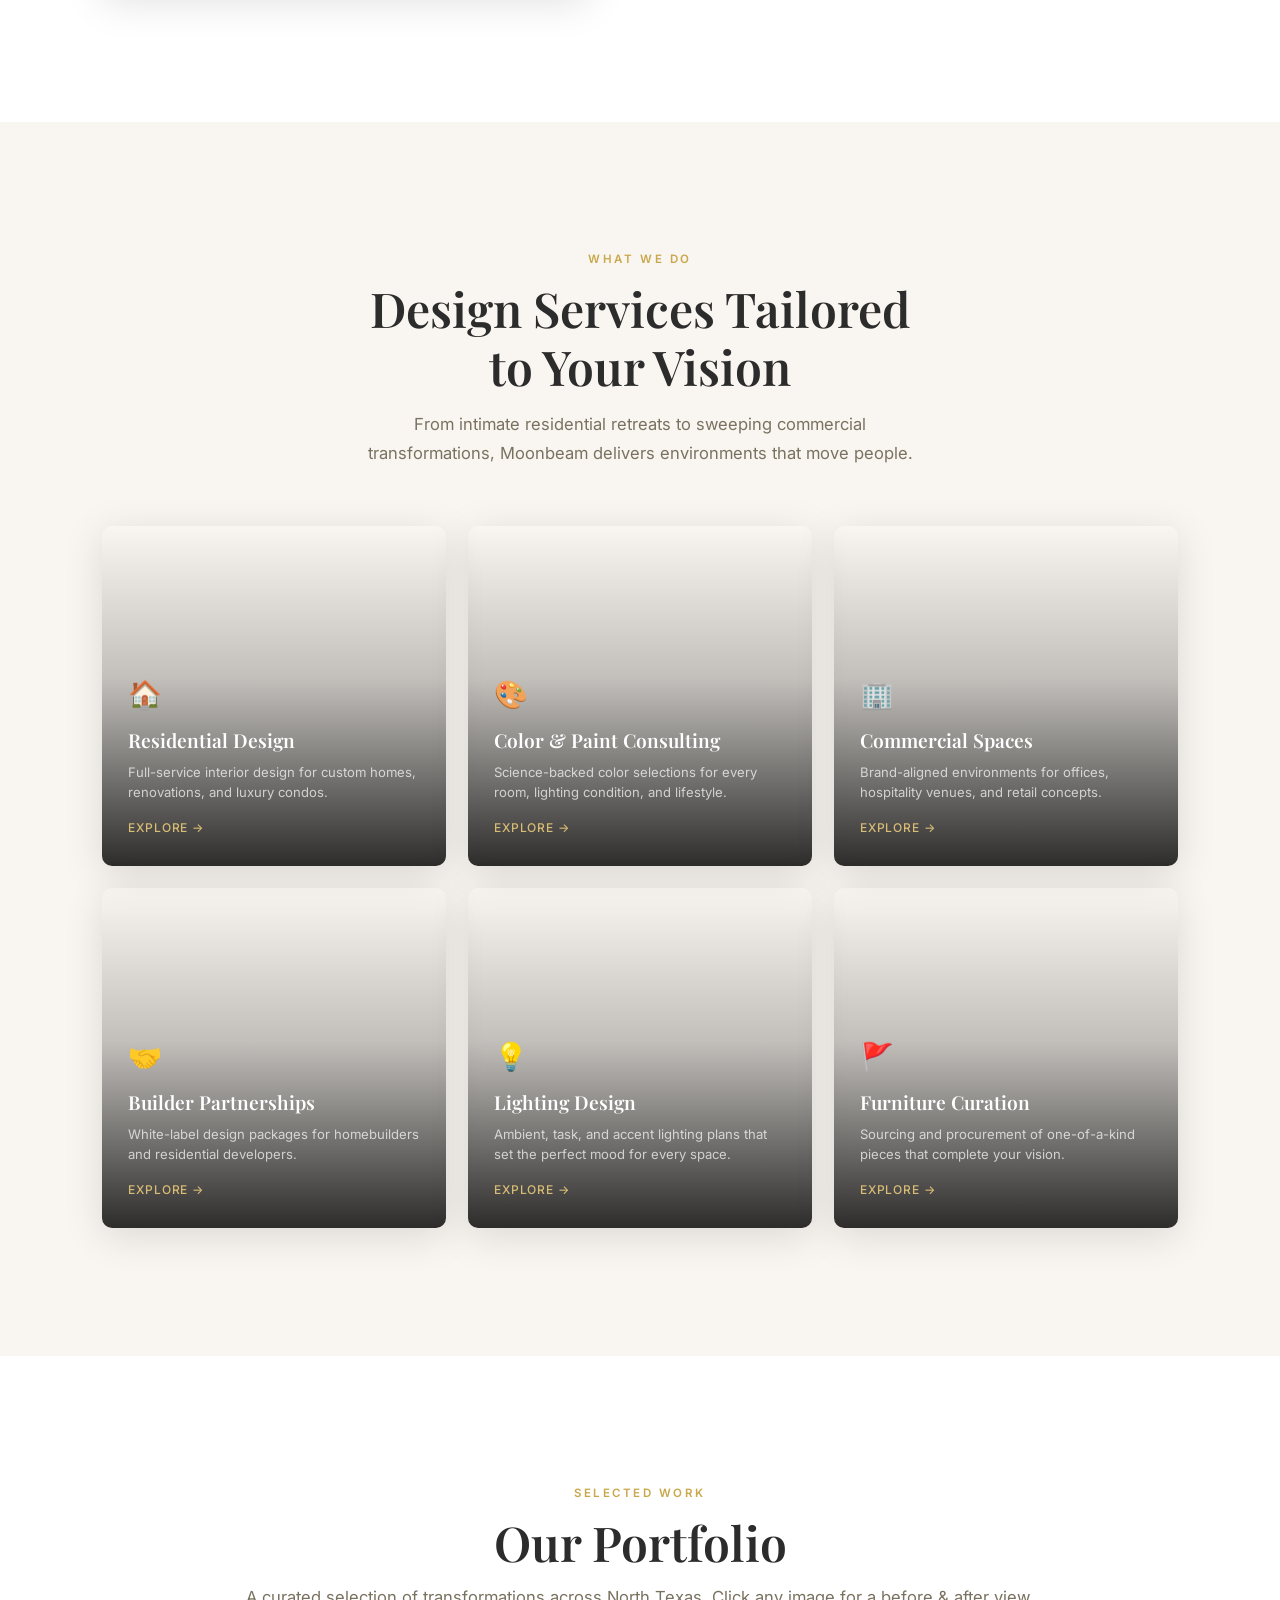
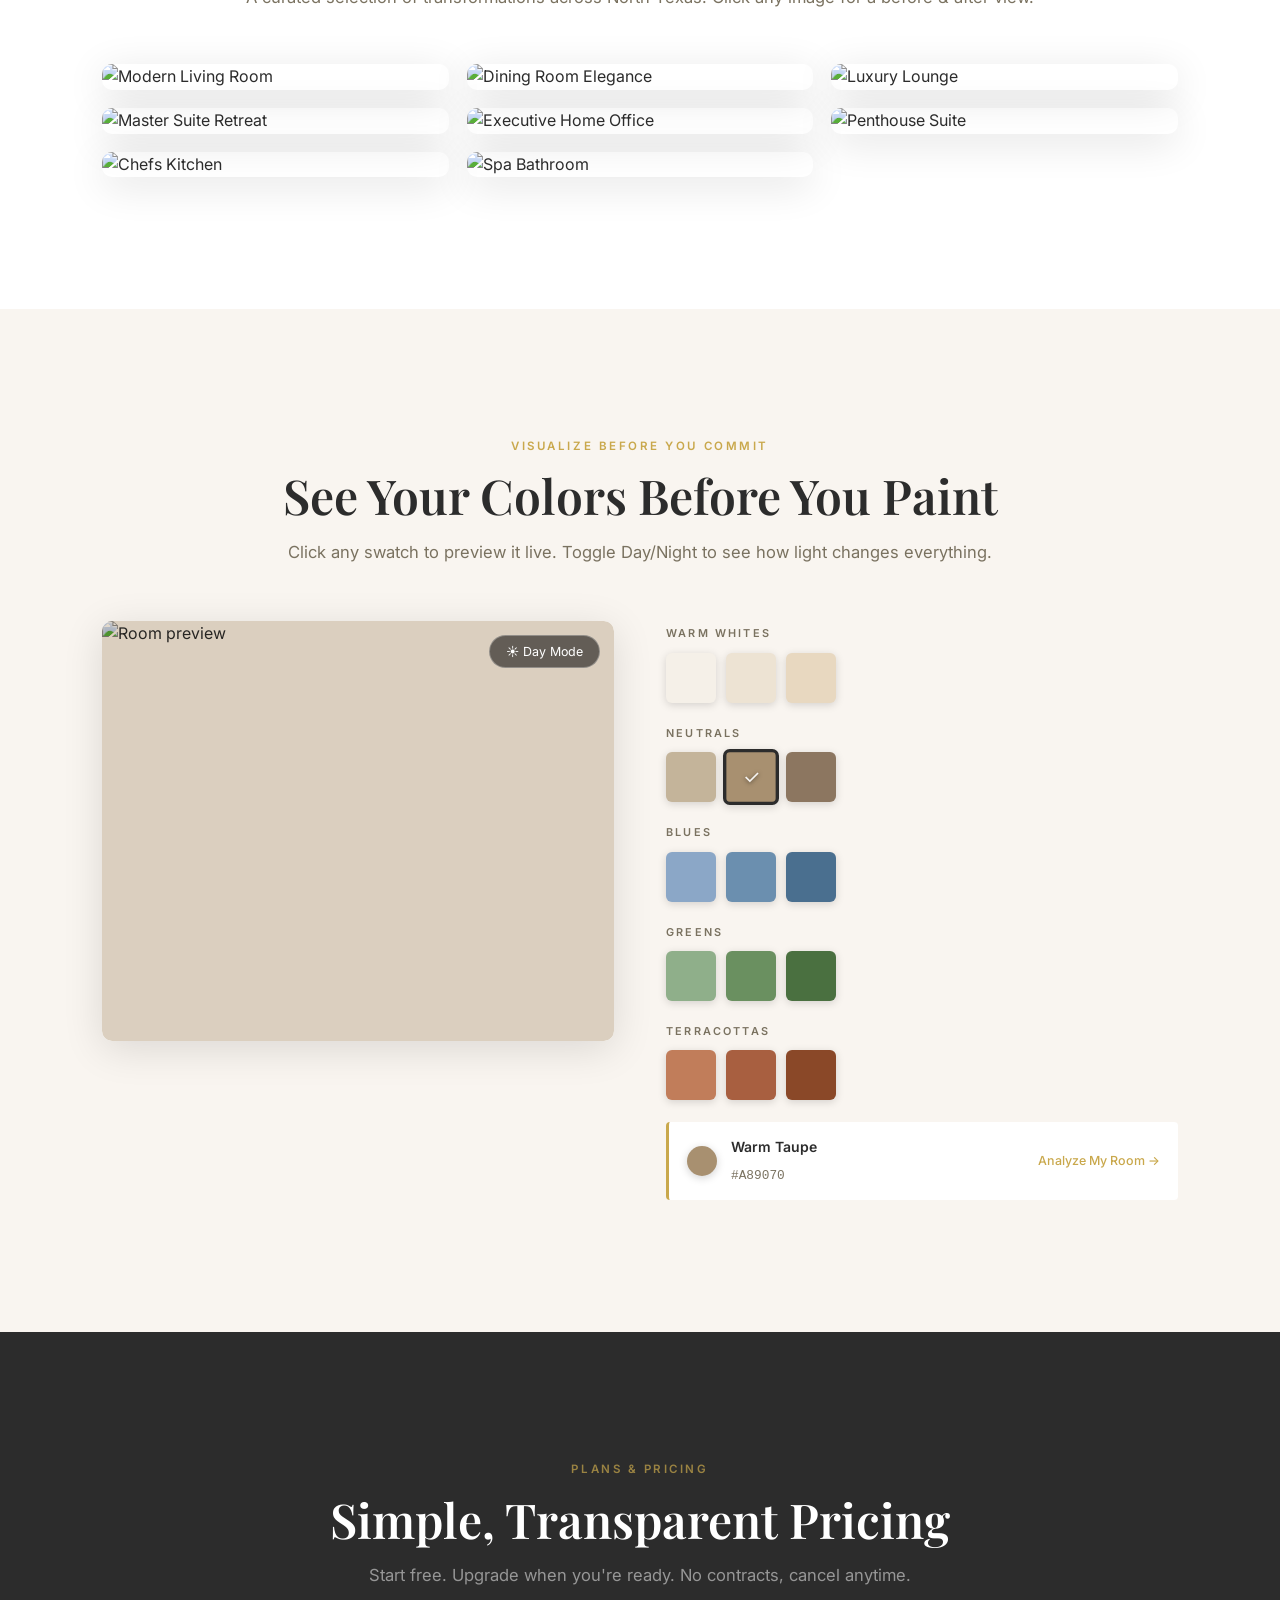
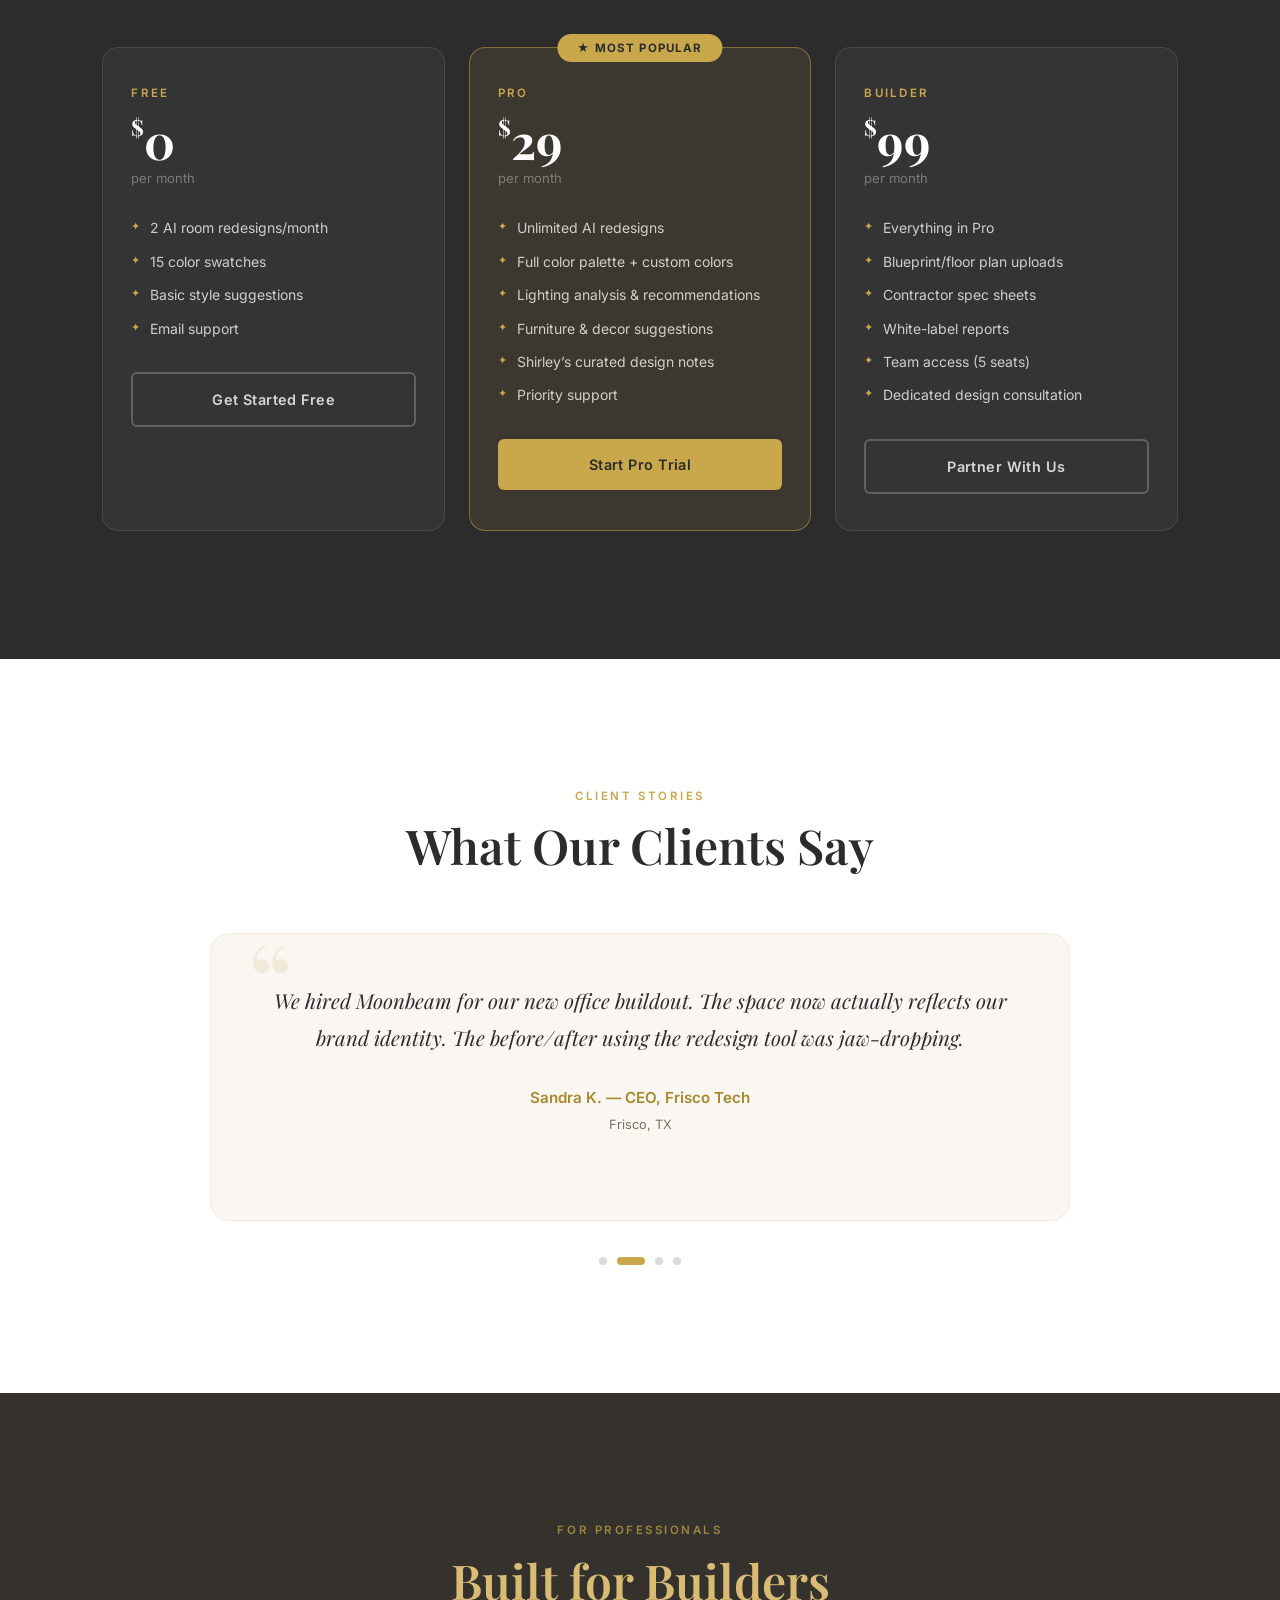
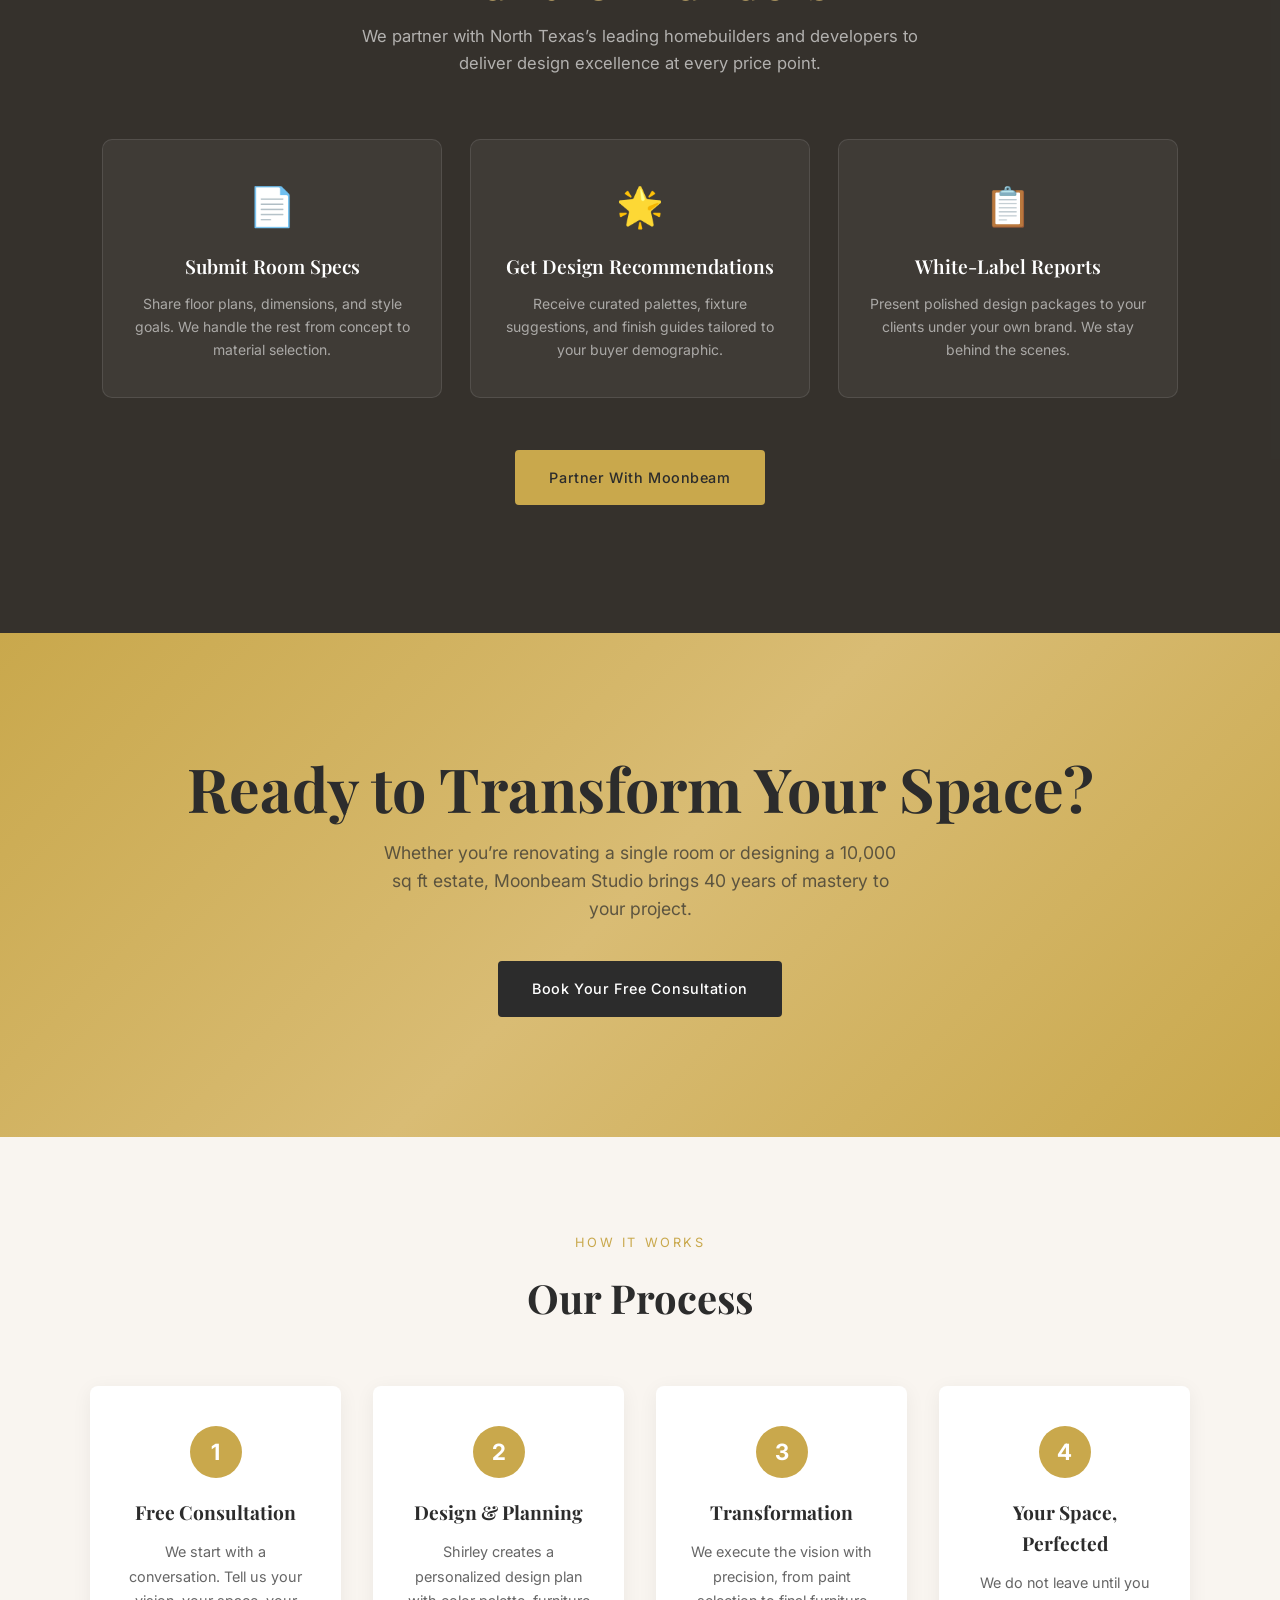
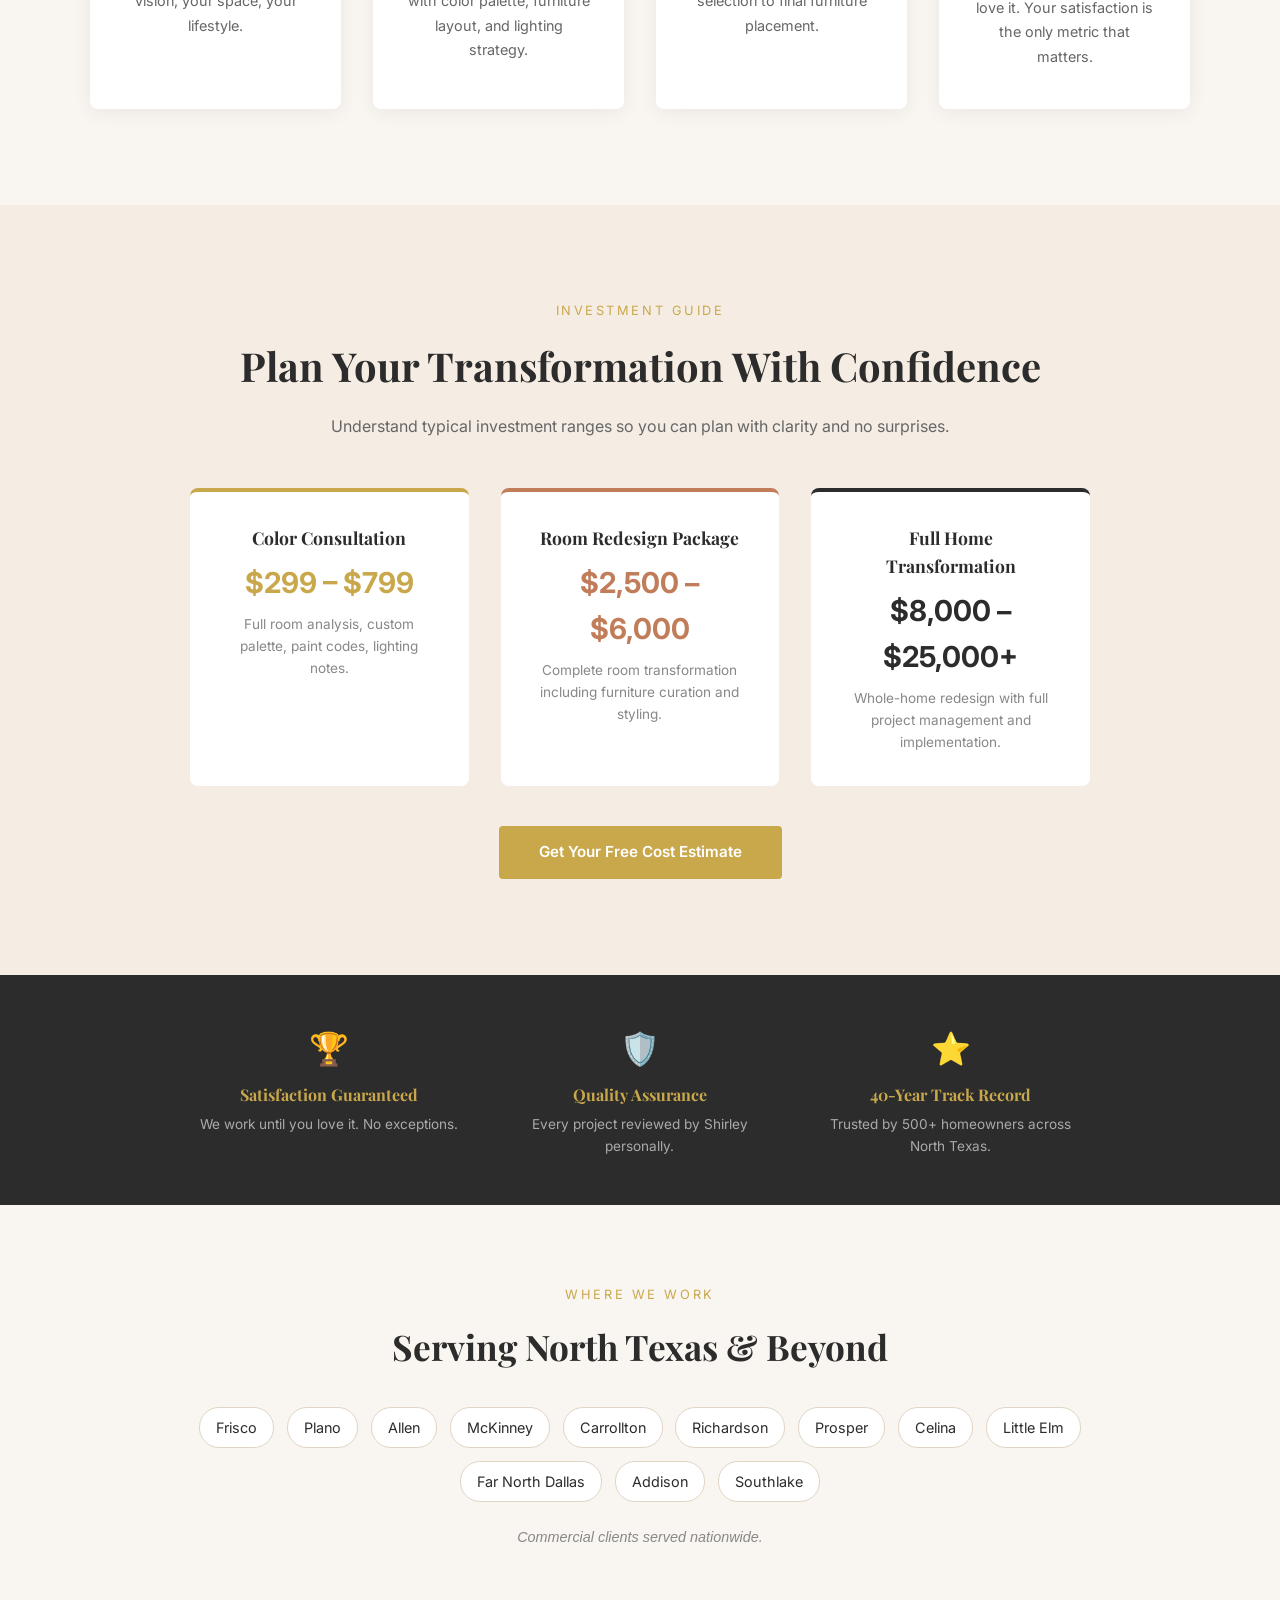
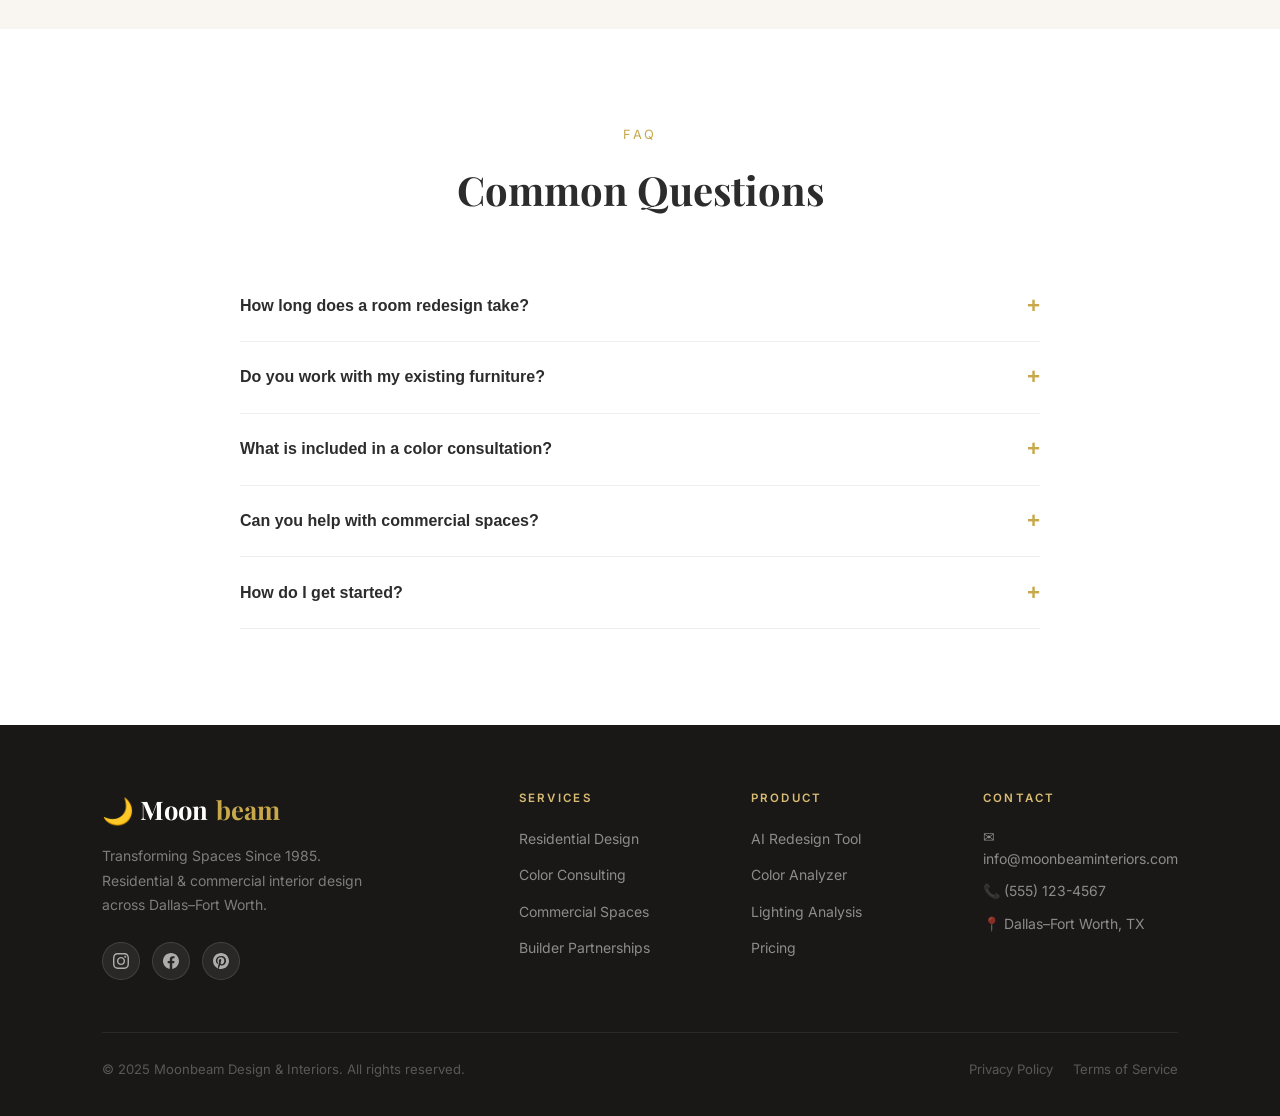
==== commit dfb8aee1: "feat: matched before/after pairs, process, cost guide, warranty, FAQ, service area" ====
--- a/index.html
+++ b/index.html
@@ -283,13 +283,13 @@
   </div>
   <div class="ptg">
     <div class="pti" onclick="openLightbox('https://images.unsplash.com/photo-1484154218962-a197022b5858?w=900&q=80','https://images.unsplash.com/photo-1616486338812-3dadae4b4ace?w=900&q=80','Modern Living Room','Dallas TX')"><img src="https://images.unsplash.com/photo-1616486338812-3dadae4b4ace?w=800&q=80" alt="Modern Living Room" loading="lazy"><div class="pto"><span class="ptl">Modern Living Room &middot; Dallas TX</span></div></div>
-    <div class="pti" onclick="openLightbox('https://images.unsplash.com/photo-1556909172-54557c7e4fb7?w=900&q=80','https://images.unsplash.com/photo-1600210492486-724fe5c67fb0?w=900&q=80','Master Suite','Frisco TX')"><img src="https://images.unsplash.com/photo-1600210492486-724fe5c67fb0?w=800&q=80" alt="Master Suite" loading="lazy"><div class="pto"><span class="ptl">Master Suite &middot; Frisco TX</span></div></div>
-    <div class="pti" onclick="openLightbox('https://images.unsplash.com/photo-1556911220-bff31c812dba?w=900&q=80','https://images.unsplash.com/photo-1556909114-f6e7ad7d3136?w=900&q=80','Chef\'s Kitchen','Plano TX')"><img src="https://images.unsplash.com/photo-1556909114-f6e7ad7d3136?w=800&q=80" alt="Chef Kitchen" loading="lazy"><div class="pto"><span class="ptl">Chef&#8217;s Kitchen &middot; Plano TX</span></div></div>
-    <div class="pti" onclick="openLightbox('https://images.unsplash.com/photo-1449247709967-d4461a6a6103?w=900&q=80','https://images.unsplash.com/photo-1600585154340-be6161a56a0c?w=900&q=80','Dining Room','McKinney TX')"><img src="https://images.unsplash.com/photo-1600585154340-be6161a56a0c?w=800&q=80" alt="Dining Room" loading="lazy"><div class="pto"><span class="ptl">Dining Room &middot; McKinney TX</span></div></div>
-    <div class="pti" onclick="openLightbox('https://images.unsplash.com/photo-1497366216548-37526070297c?w=900&q=80','https://images.unsplash.com/photo-1507089947368-19c1da9775ae?w=900&q=80','Executive Office','Allen TX')"><img src="https://images.unsplash.com/photo-1507089947368-19c1da9775ae?w=800&q=80" alt="Executive Office" loading="lazy"><div class="pto"><span class="ptl">Executive Office &middot; Allen TX</span></div></div>
+    <div class="pti" onclick="openLightbox('https://images.unsplash.com/photo-1502672260266-1c1ef2d93688?w=900&q=80','https://images.unsplash.com/photo-1600210492486-724fe5c67fb0?w=900&q=80','Master Suite Retreat','Frisco TX')"><img src="https://images.unsplash.com/photo-1600210492486-724fe5c67fb0?w=800&q=80" alt="Master Suite Retreat" loading="lazy"><div class="pto"><span class="ptl">Master Suite Retreat &middot; Frisco TX</span></div></div>
+    <div class="pti" onclick="openLightbox('https://images.unsplash.com/photo-1556911220-bff31c812dba?w=900&q=80','https://images.unsplash.com/photo-1556909114-f6e7ad7d3136?w=900&q=80','Chefs Kitchen','Plano TX')"><img src="https://images.unsplash.com/photo-1556909114-f6e7ad7d3136?w=800&q=80" alt="Chefs Kitchen" loading="lazy"><div class="pto"><span class="ptl">Chefs Kitchen &middot; Plano TX</span></div></div>
+    <div class="pti" onclick="openLightbox('https://images.unsplash.com/photo-1449247709967-d4461a6a6103?w=900&q=80','https://images.unsplash.com/photo-1600585154340-be6161a56a0c?w=900&q=80','Dining Room Elegance','McKinney TX')"><img src="https://images.unsplash.com/photo-1600585154340-be6161a56a0c?w=800&q=80" alt="Dining Room Elegance" loading="lazy"><div class="pto"><span class="ptl">Dining Room Elegance &middot; McKinney TX</span></div></div>
+    <div class="pti" onclick="openLightbox('https://images.unsplash.com/photo-1497366216548-37526070297c?w=900&q=80','https://images.unsplash.com/photo-1507089947368-19c1da9775ae?w=900&q=80','Executive Home Office','Allen TX')"><img src="https://images.unsplash.com/photo-1507089947368-19c1da9775ae?w=800&q=80" alt="Executive Home Office" loading="lazy"><div class="pto"><span class="ptl">Executive Home Office &middot; Allen TX</span></div></div>
     <div class="pti" onclick="openLightbox('https://images.unsplash.com/photo-1552321554-5fefe8c9ef14?w=900&q=80','https://images.unsplash.com/photo-1560448204-e02f11c3d0e2?w=900&q=80','Spa Bathroom','Prosper TX')"><img src="https://images.unsplash.com/photo-1560448204-e02f11c3d0e2?w=800&q=80" alt="Spa Bathroom" loading="lazy"><div class="pto"><span class="ptl">Spa Bathroom &middot; Prosper TX</span></div></div>
     <div class="pti" onclick="openLightbox('https://images.unsplash.com/photo-1560184897-ae75f418493e?w=900&q=80','https://images.unsplash.com/photo-1555041469-a586c61ea9bc?w=900&q=80','Luxury Lounge','Southlake TX')"><img src="https://images.unsplash.com/photo-1555041469-a586c61ea9bc?w=800&q=80" alt="Luxury Lounge" loading="lazy"><div class="pto"><span class="ptl">Luxury Lounge &middot; Southlake TX</span></div></div>
-    <div class="pti" onclick="openLightbox('https://images.unsplash.com/photo-1502672260266-1c1ef2d93688?w=900&q=80','https://images.unsplash.com/photo-1484101403633-562f891dc89a?w=900&q=80','Penthouse Suite','Fort Worth TX')"><img src="https://images.unsplash.com/photo-1484101403633-562f891dc89a?w=800&q=80" alt="Penthouse Suite" loading="lazy"><div class="pto"><span class="ptl">Penthouse Suite &middot; Fort Worth TX</span></div></div>
+    <div class="pti" onclick="openLightbox('https://images.unsplash.com/photo-1556909172-54557c7e4fb7?w=900&q=80','https://images.unsplash.com/photo-1484101403633-562f891dc89a?w=900&q=80','Penthouse Suite','Fort Worth TX')"><img src="https://images.unsplash.com/photo-1484101403633-562f891dc89a?w=800&q=80" alt="Penthouse Suite" loading="lazy"><div class="pto"><span class="ptl">Penthouse Suite &middot; Fort Worth TX</span></div></div>
   </div>
 </section>
 
@@ -448,6 +448,123 @@
   <a href="#contact" target="_blank" class="btn bd">Book Your Free Consultation</a>
 </section>
 
+<!-- OUR PROCESS -->
+<section id="process" style="padding:6rem 2rem;background:#F9F5F0;">
+  <div style="max-width:1100px;margin:0 auto;text-align:center;">
+    <p style="font-size:0.8rem;letter-spacing:0.2em;text-transform:uppercase;color:#C9A84C;margin-bottom:0.8rem;">HOW IT WORKS</p>
+    <h2 style="font-family:'Playfair Display',serif;font-size:2.5rem;color:#2C2C2C;margin-bottom:3.5rem;">Our Process</h2>
+    <div style="display:grid;grid-template-columns:repeat(auto-fit,minmax(220px,1fr));gap:2rem;">
+      <div style="background:#fff;padding:2.5rem 2rem;border-radius:8px;box-shadow:0 4px 20px rgba(0,0,0,0.06);">
+        <div style="width:52px;height:52px;border-radius:50%;background:#C9A84C;color:#fff;display:flex;align-items:center;justify-content:center;font-size:1.4rem;font-weight:700;margin:0 auto 1.2rem;">1</div>
+        <h3 style="font-family:'Playfair Display',serif;font-size:1.2rem;margin-bottom:0.8rem;">Free Consultation</h3>
+        <p style="font-size:0.9rem;color:#666;line-height:1.7;">We start with a conversation. Tell us your vision, your space, your lifestyle.</p>
+      </div>
+      <div style="background:#fff;padding:2.5rem 2rem;border-radius:8px;box-shadow:0 4px 20px rgba(0,0,0,0.06);">
+        <div style="width:52px;height:52px;border-radius:50%;background:#C9A84C;color:#fff;display:flex;align-items:center;justify-content:center;font-size:1.4rem;font-weight:700;margin:0 auto 1.2rem;">2</div>
+        <h3 style="font-family:'Playfair Display',serif;font-size:1.2rem;margin-bottom:0.8rem;">Design &amp; Planning</h3>
+        <p style="font-size:0.9rem;color:#666;line-height:1.7;">Shirley creates a personalized design plan with color palette, furniture layout, and lighting strategy.</p>
+      </div>
+      <div style="background:#fff;padding:2.5rem 2rem;border-radius:8px;box-shadow:0 4px 20px rgba(0,0,0,0.06);">
+        <div style="width:52px;height:52px;border-radius:50%;background:#C9A84C;color:#fff;display:flex;align-items:center;justify-content:center;font-size:1.4rem;font-weight:700;margin:0 auto 1.2rem;">3</div>
+        <h3 style="font-family:'Playfair Display',serif;font-size:1.2rem;margin-bottom:0.8rem;">Transformation</h3>
+        <p style="font-size:0.9rem;color:#666;line-height:1.7;">We execute the vision with precision, from paint selection to final furniture placement.</p>
+      </div>
+      <div style="background:#fff;padding:2.5rem 2rem;border-radius:8px;box-shadow:0 4px 20px rgba(0,0,0,0.06);">
+        <div style="width:52px;height:52px;border-radius:50%;background:#C9A84C;color:#fff;display:flex;align-items:center;justify-content:center;font-size:1.4rem;font-weight:700;margin:0 auto 1.2rem;">4</div>
+        <h3 style="font-family:'Playfair Display',serif;font-size:1.2rem;margin-bottom:0.8rem;">Your Space, Perfected</h3>
+        <p style="font-size:0.9rem;color:#666;line-height:1.7;">We do not leave until you love it. Your satisfaction is the only metric that matters.</p>
+      </div>
+    </div>
+  </div>
+</section>
+
+<!-- COST GUIDE -->
+<section id="cost-guide" style="padding:6rem 2rem;background:#F5EDE3;">
+  <div style="max-width:900px;margin:0 auto;text-align:center;">
+    <p style="font-size:0.8rem;letter-spacing:0.2em;text-transform:uppercase;color:#C9A84C;margin-bottom:0.8rem;">INVESTMENT GUIDE</p>
+    <h2 style="font-family:'Playfair Display',serif;font-size:2.5rem;color:#2C2C2C;margin-bottom:1rem;">Plan Your Transformation With Confidence</h2>
+    <p style="color:#666;margin-bottom:3rem;">Understand typical investment ranges so you can plan with clarity and no surprises.</p>
+    <div style="display:grid;grid-template-columns:repeat(auto-fit,minmax(220px,1fr));gap:2rem;margin-bottom:2.5rem;">
+      <div style="background:#fff;padding:2rem;border-radius:8px;border-top:4px solid #C9A84C;">
+        <h3 style="font-family:'Playfair Display',serif;font-size:1.1rem;margin-bottom:0.5rem;">Color Consultation</h3>
+        <p style="font-size:1.8rem;font-weight:700;color:#C9A84C;margin-bottom:0.5rem;">$299 &ndash; $799</p>
+        <p style="font-size:0.85rem;color:#888;">Full room analysis, custom palette, paint codes, lighting notes.</p>
+      </div>
+      <div style="background:#fff;padding:2rem;border-radius:8px;border-top:4px solid #C17D5A;">
+        <h3 style="font-family:'Playfair Display',serif;font-size:1.1rem;margin-bottom:0.5rem;">Room Redesign Package</h3>
+        <p style="font-size:1.8rem;font-weight:700;color:#C17D5A;margin-bottom:0.5rem;">$2,500 &ndash; $6,000</p>
+        <p style="font-size:0.85rem;color:#888;">Complete room transformation including furniture curation and styling.</p>
+      </div>
+      <div style="background:#fff;padding:2rem;border-radius:8px;border-top:4px solid #2C2C2C;">
+        <h3 style="font-family:'Playfair Display',serif;font-size:1.1rem;margin-bottom:0.5rem;">Full Home Transformation</h3>
+        <p style="font-size:1.8rem;font-weight:700;color:#2C2C2C;margin-bottom:0.5rem;">$8,000 &ndash; $25,000+</p>
+        <p style="font-size:0.85rem;color:#888;">Whole-home redesign with full project management and implementation.</p>
+      </div>
+    </div>
+    <a href="https://calendly.com/marvellouschuyuoh-zenphry/zenphry-clarity-call" target="_blank" style="display:inline-block;background:#C9A84C;color:#fff;padding:0.9rem 2.5rem;border-radius:4px;font-weight:600;font-size:0.95rem;text-decoration:none;">Get Your Free Cost Estimate</a>
+  </div>
+</section>
+
+<!-- WARRANTY TRUST STRIP -->
+<section style="padding:3rem 2rem;background:#2C2C2C;">
+  <div style="max-width:900px;margin:0 auto;display:grid;grid-template-columns:repeat(auto-fit,minmax(200px,1fr));gap:2rem;text-align:center;">
+    <div><p style="font-size:2rem;margin-bottom:0.5rem;">&#127942;</p><h4 style="color:#C9A84C;font-family:'Playfair Display',serif;margin-bottom:0.4rem;">Satisfaction Guaranteed</h4><p style="color:#aaa;font-size:0.85rem;">We work until you love it. No exceptions.</p></div>
+    <div><p style="font-size:2rem;margin-bottom:0.5rem;">&#128737;&#65039;</p><h4 style="color:#C9A84C;font-family:'Playfair Display',serif;margin-bottom:0.4rem;">Quality Assurance</h4><p style="color:#aaa;font-size:0.85rem;">Every project reviewed by Shirley personally.</p></div>
+    <div><p style="font-size:2rem;margin-bottom:0.5rem;">&#11088;</p><h4 style="color:#C9A84C;font-family:'Playfair Display',serif;margin-bottom:0.4rem;">40-Year Track Record</h4><p style="color:#aaa;font-size:0.85rem;">Trusted by 500+ homeowners across North Texas.</p></div>
+  </div>
+</section>
+
+<!-- SERVICE AREA -->
+<section style="padding:5rem 2rem;background:#F9F5F0;text-align:center;">
+  <div style="max-width:900px;margin:0 auto;">
+    <p style="font-size:0.8rem;letter-spacing:0.2em;text-transform:uppercase;color:#C9A84C;margin-bottom:0.8rem;">WHERE WE WORK</p>
+    <h2 style="font-family:'Playfair Display',serif;font-size:2.2rem;color:#2C2C2C;margin-bottom:2rem;">Serving North Texas &amp; Beyond</h2>
+    <div style="display:flex;flex-wrap:wrap;gap:0.8rem;justify-content:center;margin-bottom:1.5rem;">
+      <span style="background:#fff;border:1px solid #e0d5c5;padding:0.5rem 1rem;border-radius:20px;font-size:0.9rem;">Frisco</span>
+      <span style="background:#fff;border:1px solid #e0d5c5;padding:0.5rem 1rem;border-radius:20px;font-size:0.9rem;">Plano</span>
+      <span style="background:#fff;border:1px solid #e0d5c5;padding:0.5rem 1rem;border-radius:20px;font-size:0.9rem;">Allen</span>
+      <span style="background:#fff;border:1px solid #e0d5c5;padding:0.5rem 1rem;border-radius:20px;font-size:0.9rem;">McKinney</span>
+      <span style="background:#fff;border:1px solid #e0d5c5;padding:0.5rem 1rem;border-radius:20px;font-size:0.9rem;">Carrollton</span>
+      <span style="background:#fff;border:1px solid #e0d5c5;padding:0.5rem 1rem;border-radius:20px;font-size:0.9rem;">Richardson</span>
+      <span style="background:#fff;border:1px solid #e0d5c5;padding:0.5rem 1rem;border-radius:20px;font-size:0.9rem;">Prosper</span>
+      <span style="background:#fff;border:1px solid #e0d5c5;padding:0.5rem 1rem;border-radius:20px;font-size:0.9rem;">Celina</span>
+      <span style="background:#fff;border:1px solid #e0d5c5;padding:0.5rem 1rem;border-radius:20px;font-size:0.9rem;">Little Elm</span>
+      <span style="background:#fff;border:1px solid #e0d5c5;padding:0.5rem 1rem;border-radius:20px;font-size:0.9rem;">Far North Dallas</span>
+      <span style="background:#fff;border:1px solid #e0d5c5;padding:0.5rem 1rem;border-radius:20px;font-size:0.9rem;">Addison</span>
+      <span style="background:#fff;border:1px solid #e0d5c5;padding:0.5rem 1rem;border-radius:20px;font-size:0.9rem;">Southlake</span>
+    </div>
+    <p style="color:#888;font-size:0.9rem;font-style:italic;">Commercial clients served nationwide.</p>
+  </div>
+</section>
+
+<!-- FAQ -->
+<section id="faq" style="padding:6rem 2rem;background:#fff;">
+  <div style="max-width:800px;margin:0 auto;">
+    <p style="font-size:0.8rem;letter-spacing:0.2em;text-transform:uppercase;color:#C9A84C;margin-bottom:0.8rem;text-align:center;">FAQ</p>
+    <h2 style="font-family:'Playfair Display',serif;font-size:2.5rem;color:#2C2C2C;margin-bottom:3rem;text-align:center;">Common Questions</h2>
+    <div class="faq-item" style="border-bottom:1px solid #eee;margin-bottom:0;">
+      <button onclick="toggleFaq(this)" style="width:100%;text-align:left;padding:1.4rem 0;background:none;border:none;cursor:pointer;display:flex;justify-content:space-between;align-items:center;font-size:1rem;font-weight:600;color:#2C2C2C;">How long does a room redesign take? <span style="font-size:1.4rem;color:#C9A84C;transition:transform 0.3s;">+</span></button>
+      <div class="faq-answer" style="max-height:0;overflow:hidden;transition:max-height 0.4s ease;"><p style="padding:0 0 1.2rem;color:#666;line-height:1.8;">Most projects complete in 1 to 4 weeks depending on scope. Color consultations can be done in a single visit.</p></div>
+    </div>
+    <div class="faq-item" style="border-bottom:1px solid #eee;">
+      <button onclick="toggleFaq(this)" style="width:100%;text-align:left;padding:1.4rem 0;background:none;border:none;cursor:pointer;display:flex;justify-content:space-between;align-items:center;font-size:1rem;font-weight:600;color:#2C2C2C;">Do you work with my existing furniture? <span style="font-size:1.4rem;color:#C9A84C;transition:transform 0.3s;">+</span></button>
+      <div class="faq-answer" style="max-height:0;overflow:hidden;transition:max-height 0.4s ease;"><p style="padding:0 0 1.2rem;color:#666;line-height:1.8;">Absolutely. Shirley specializes in transforming spaces using what you have, supplemented with carefully chosen new pieces.</p></div>
+    </div>
+    <div class="faq-item" style="border-bottom:1px solid #eee;">
+      <button onclick="toggleFaq(this)" style="width:100%;text-align:left;padding:1.4rem 0;background:none;border:none;cursor:pointer;display:flex;justify-content:space-between;align-items:center;font-size:1rem;font-weight:600;color:#2C2C2C;">What is included in a color consultation? <span style="font-size:1.4rem;color:#C9A84C;transition:transform 0.3s;">+</span></button>
+      <div class="faq-answer" style="max-height:0;overflow:hidden;transition:max-height 0.4s ease;"><p style="padding:0 0 1.2rem;color:#666;line-height:1.8;">A full room analysis, personalized color palette, paint brand and code recommendations, and a lighting assessment.</p></div>
+    </div>
+    <div class="faq-item" style="border-bottom:1px solid #eee;">
+      <button onclick="toggleFaq(this)" style="width:100%;text-align:left;padding:1.4rem 0;background:none;border:none;cursor:pointer;display:flex;justify-content:space-between;align-items:center;font-size:1rem;font-weight:600;color:#2C2C2C;">Can you help with commercial spaces? <span style="font-size:1.4rem;color:#C9A84C;transition:transform 0.3s;">+</span></button>
+      <div class="faq-answer" style="max-height:0;overflow:hidden;transition:max-height 0.4s ease;"><p style="padding:0 0 1.2rem;color:#666;line-height:1.8;">Yes. We have designed offices, retail spaces, and hospitality environments throughout North Texas.</p></div>
+    </div>
+    <div class="faq-item" style="border-bottom:1px solid #eee;">
+      <button onclick="toggleFaq(this)" style="width:100%;text-align:left;padding:1.4rem 0;background:none;border:none;cursor:pointer;display:flex;justify-content:space-between;align-items:center;font-size:1rem;font-weight:600;color:#2C2C2C;">How do I get started? <span style="font-size:1.4rem;color:#C9A84C;transition:transform 0.3s;">+</span></button>
+      <div class="faq-answer" style="max-height:0;overflow:hidden;transition:max-height 0.4s ease;"><p style="padding:0 0 1.2rem;color:#666;line-height:1.8;">Book a free 30-minute clarity call. We will discuss your space, your goals, and the best path forward.</p></div>
+    </div>
+  </div>
+</section>
+
 <!-- FOOTER -->
 <footer>
   <div class="fgd">
@@ -591,6 +708,15 @@
 });
 document.getElementById('lbClose').addEventListener('click',closeLightbox);
 document.addEventListener('keydown',function(e){if(e.key==='Escape')closeLightbox()});
+
+function toggleFaq(btn) {
+  var answer = btn.nextElementSibling;
+  var icon = btn.querySelector('span');
+  var isOpen = answer.style.maxHeight && answer.style.maxHeight !== '0px';
+  document.querySelectorAll('.faq-answer').forEach(function(a){a.style.maxHeight='0px';});
+  document.querySelectorAll('.faq-item button span').forEach(function(s){s.textContent='+';});
+  if (!isOpen) { answer.style.maxHeight = answer.scrollHeight + 'px'; icon.textContent = '\u00D7'; }
+}
 </script>
 </body>
 </html>
